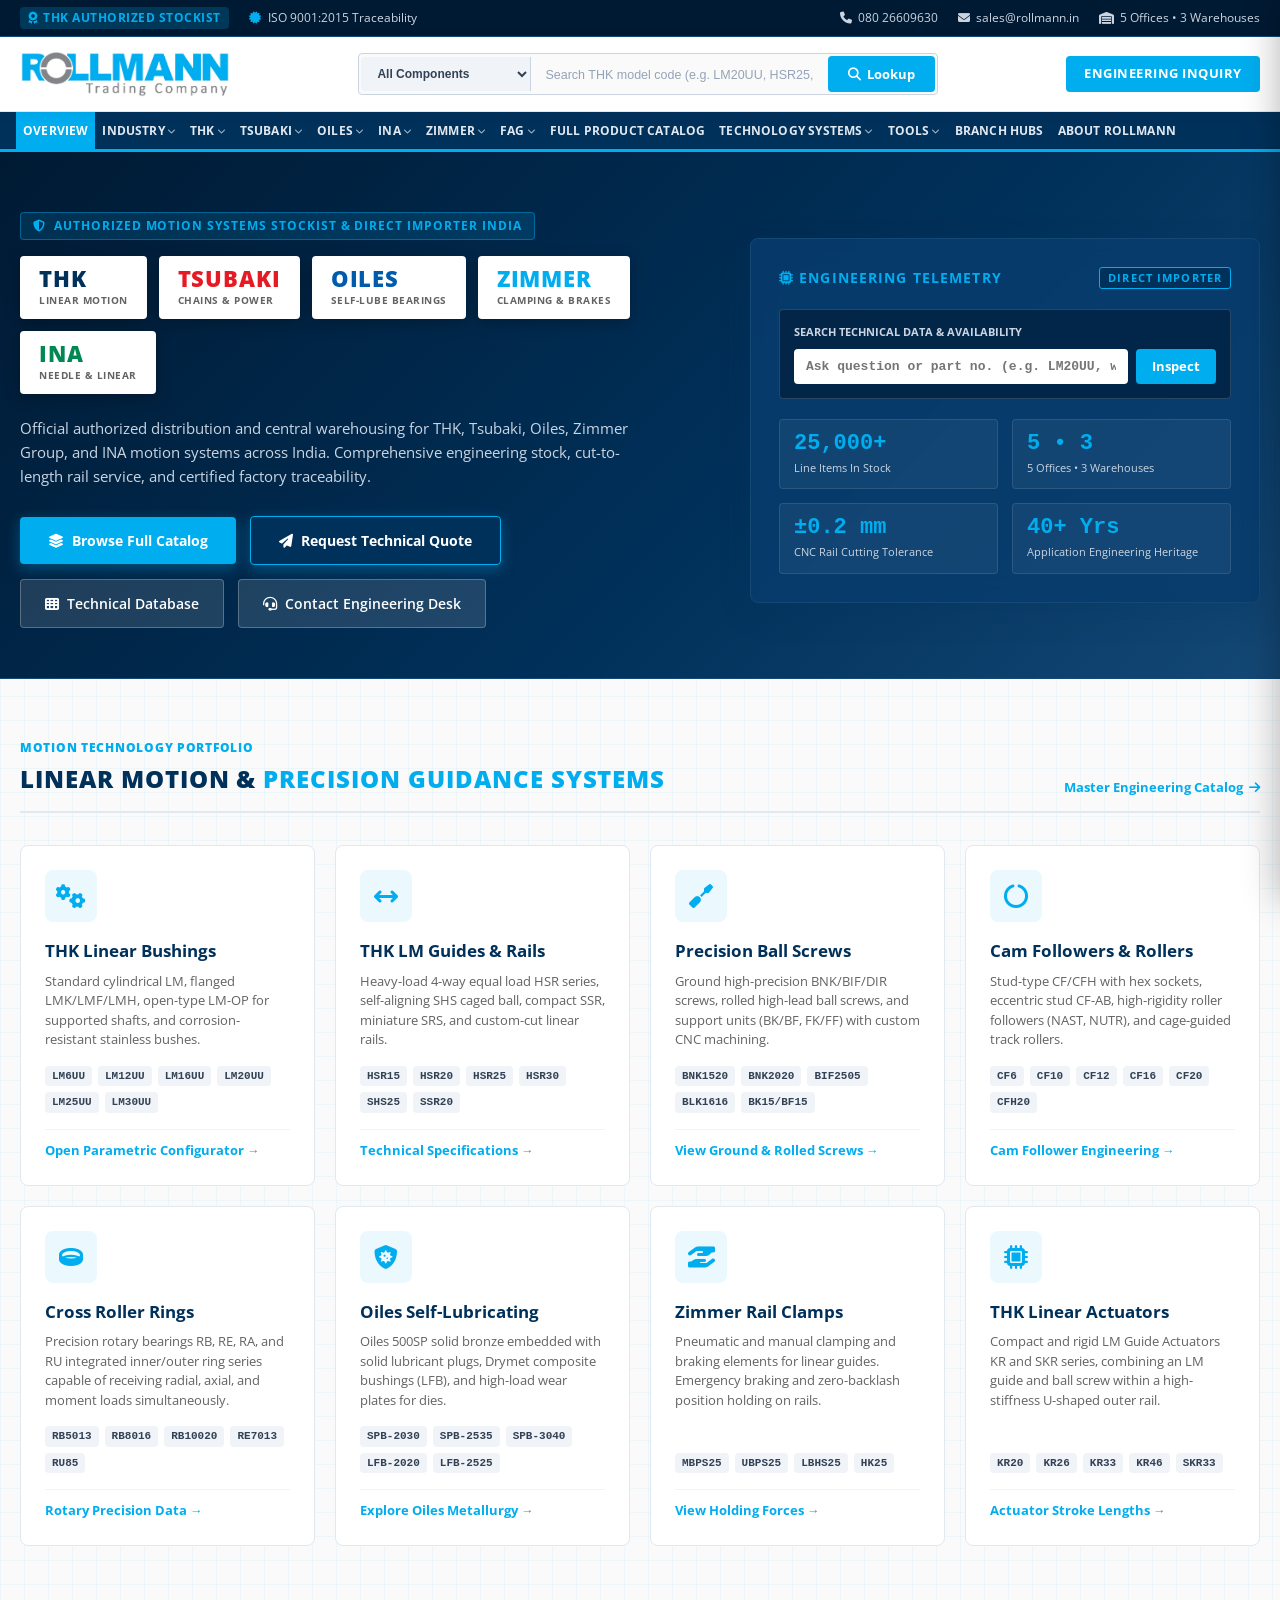
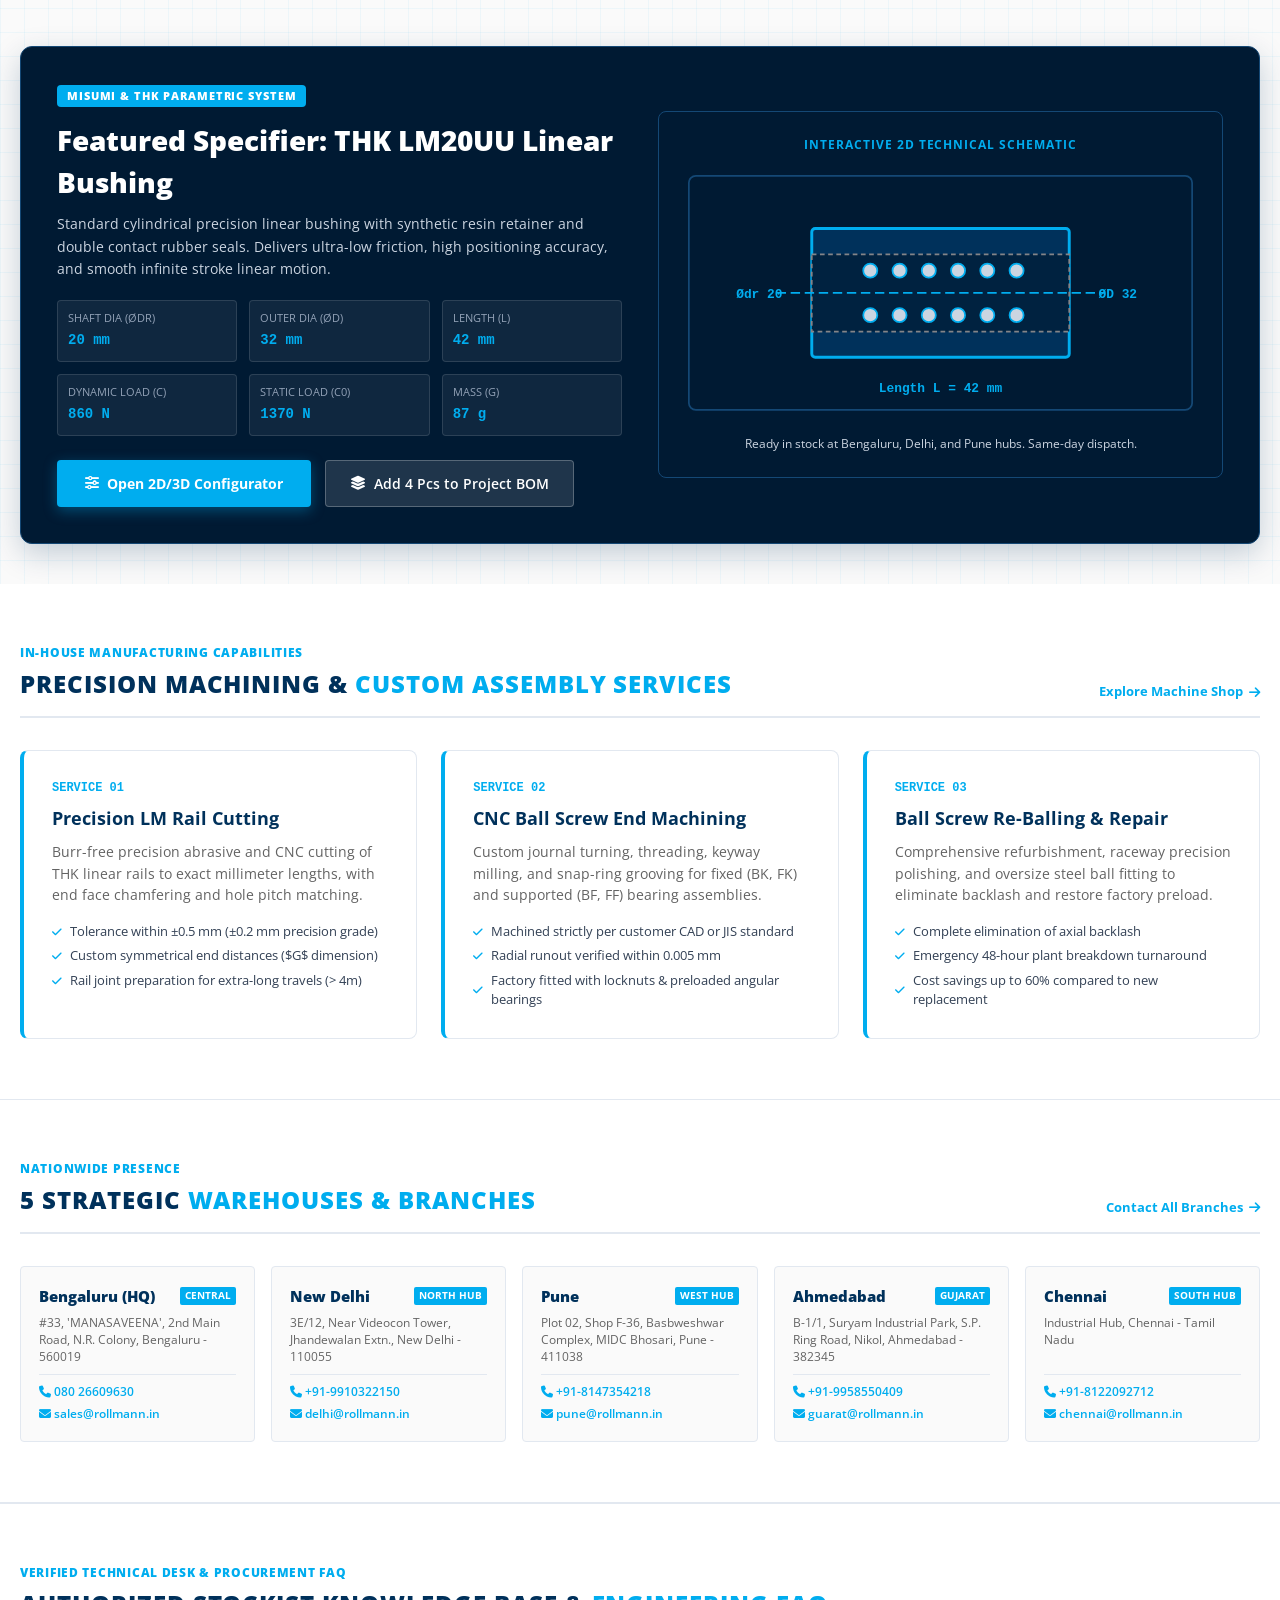
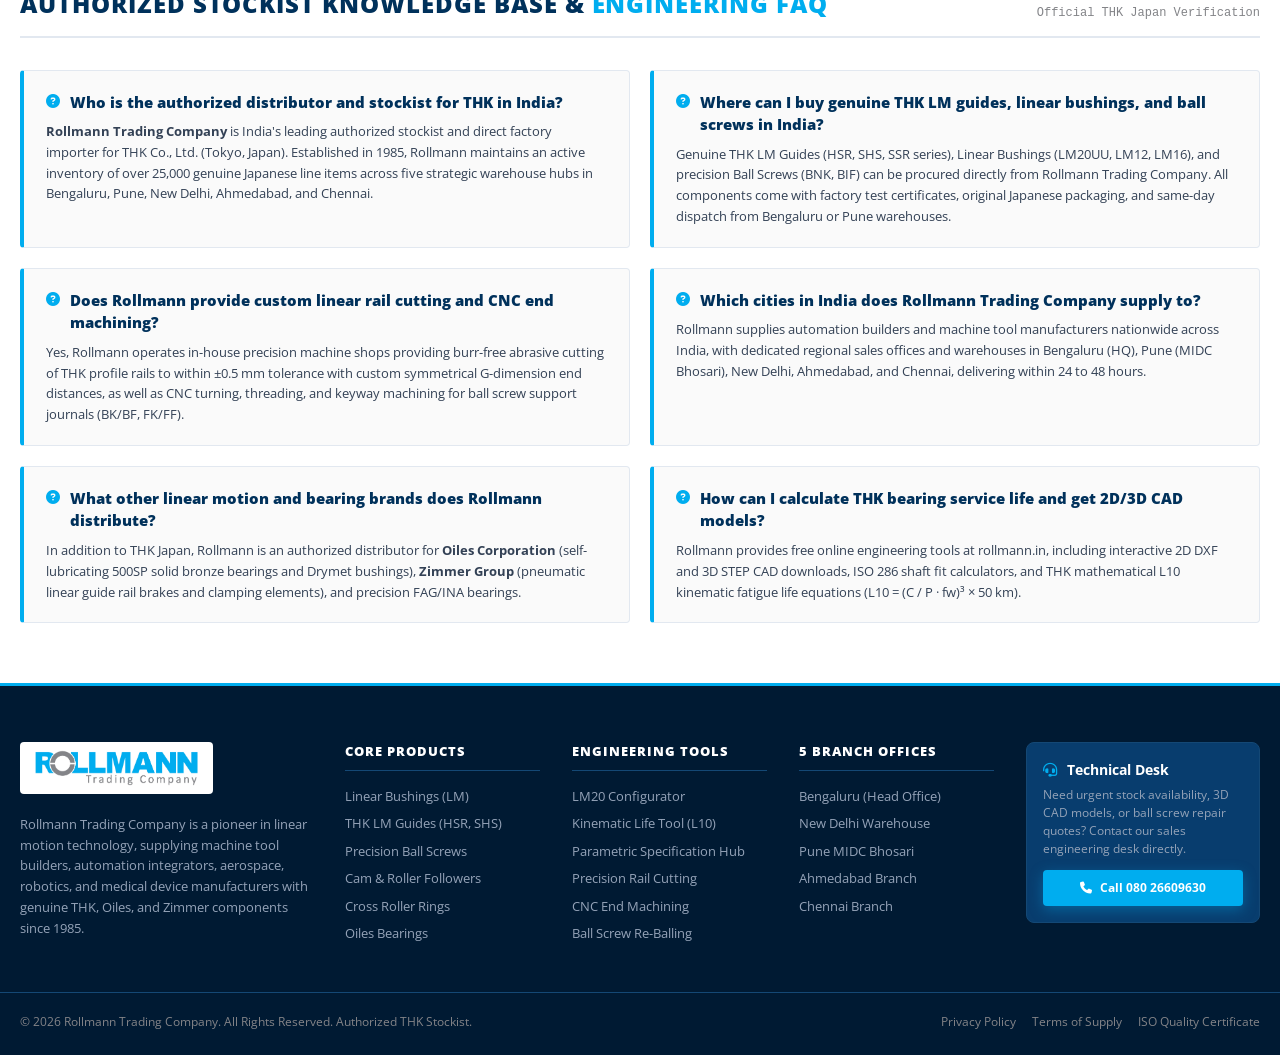
==== index.html @ 61846c23 "Homepage: remove Section 3 Kinematic Calculator workbench" ====
<!DOCTYPE html>
<html lang="en">
<head>
  <meta charset="UTF-8">
  <meta name="viewport" content="width=device-width, initial-scale=1.0">
  <title>Authorized THK Stockist India | THK Linear Motion, LM Guides &amp; Ball Screws | Rollmann</title>
  <meta name="description" content="Rollmann Trading Company is India's leading authorized stockist for THK Co., Ltd. (Japan), Oiles, and Zimmer Group. 25,000+ SKUs in stock across Bengaluru, Pune, Delhi, Ahmedabad, Chennai. Kinematic life calculators and CNC machining.">
  <meta name="keywords" content="THK authorized stockist India, THK distributor India, THK linear guide India, THK LM20UU, THK HSR25, THK ball screw India, Oiles bearings India, Zimmer rail clamps India, linear motion Bengaluru, THK linear motion systems">
  <link rel="canonical" href="https://rollmann.in/">
  <meta property="og:locale" content="en_IN">
  <meta property="og:type" content="website">
  <meta property="og:title" content="Authorized THK Stockist India | THK Linear Motion &amp; LM Guides | Rollmann">
  <meta property="og:description" content="Rollmann Trading Company is India's premier authorized stockist for THK Japan, Oiles, and Zimmer Group with 25,000+ SKUs in stock.">
  <meta property="og:url" content="https://rollmann.in/">
  <meta property="og:site_name" content="Rollmann Trading Company">
  <meta property="og:image" content="https://rollmann.in/images/rollmann_logo_white_bg.png">
  <meta name="twitter:card" content="summary_large_image">
  <meta name="twitter:title" content="Authorized THK Stockist India | Rollmann Trading Co.">
  <meta name="twitter:description" content="India's official stockist for THK Japan Linear Motion Systems, LM Guides, Bushings, and Ball Screws.">
  <meta name="twitter:image" content="https://rollmann.in/images/rollmann_logo_white_bg.png">
  <meta name="geo.region" content="IN-KA">
  <meta name="geo.placename" content="Bengaluru">
  <meta name="geo.position" content="12.9602;77.5753">
  <meta name="ICBM" content="12.9602, 77.5753">
  <link rel="preconnect" href="https://fonts.googleapis.com">
  <link rel="preconnect" href="https://fonts.gstatic.com" crossorigin>
  <link href="https://fonts.googleapis.com/css2?family=Open+Sans:ital,wght@0,400;0,600;0,700;0,800;0,900;1,400&display=swap" rel="stylesheet">
  <link rel="stylesheet" href="styles.css">
  <link rel="stylesheet" href="https://cdnjs.cloudflare.com/ajax/libs/font-awesome/6.4.0/css/all.min.css">
  <script type="application/ld+json">
  {
    "@context": "https://schema.org",
    "@graph": [
      {
        "@type": ["Organization", "Corporation"],
        "@id": "https://rollmann.in/#organization",
        "name": "Rollmann Trading Company",
        "alternateName": ["Rollmann Trading Co.", "Rollmann India", "Rollmann THK India"],
        "url": "https://rollmann.in",
        "logo": "https://rollmann.in/images/rollmann_logo_white_bg.png",
        "image": "https://rollmann.in/images/rollmann_logo_white_bg.png",
        "description": "Rollmann Trading Company is India's premier authorized stockist and importer of THK Co., Ltd. (Japan) linear motion systems, Oiles self-lubricating bearings, and Zimmer Group clamping elements.",
        "foundingDate": "1985",
        "award": "Authorized Stockist for THK Co., Ltd. (Japan)",
        "knowsAbout": [
          "THK Linear Motion Systems",
          "Linear Motion Guides",
          "Recirculating Linear Bushings",
          "Precision Ground Ball Screws",
          "Cam Followers and Track Rollers",
          "Cross Roller Rings",
          "Oiles Self-Lubricating Bearings",
          "Zimmer Group Linear Guide Clamping Elements",
          "ISO 286 Shaft Tolerances",
          "THK Mathematical Life Equations"
        ],
        "areaServed": {
          "@type": "Country",
          "name": "India"
        },
        "address": {
          "@type": "PostalAddress",
          "streetAddress": "55, 3rd Main Road, New Tharagupet",
          "addressLocality": "Bengaluru",
          "addressRegion": "Karnataka",
          "postalCode": "560002",
          "addressCountry": "IN"
        },
        "contactPoint": [
          {
            "@type": "ContactPoint",
            "telephone": "+91-80-26609630",
            "contactType": "sales",
            "areaServed": "IN",
            "availableLanguage": ["English", "Hindi", "Kannada"]
          },
          {
            "@type": "ContactPoint",
            "email": "sales@rollmann.in",
            "contactType": "technical support",
            "areaServed": "IN"
          }
        ]
      },
      {
        "@type": "WebSite",
        "@id": "https://rollmann.in/#website",
        "url": "https://rollmann.in",
        "name": "Rollmann Trading Company",
        "publisher": {
          "@id": "https://rollmann.in/#organization"
        },
        "potentialAction": {
          "@type": "SearchAction",
          "target": "https://rollmann.in/products.html?q={search_term_string}",
          "query-input": "required name=search_term_string"
        }
      },
      {
        "@type": "FAQPage",
        "@id": "https://rollmann.in/#faq",
        "mainEntity": [
          {
            "@type": "Question",
            "name": "Who is the authorized distributor and stockist for THK Japan products in India?",
            "acceptedAnswer": {
              "@type": "Answer",
              "text": "Rollmann Trading Company is India's leading authorized stockist and importer of THK Co., Ltd. (Tokyo, Japan) linear motion systems, stocking over 25,000 genuine Japanese line items across central warehouses in Bengaluru, Pune, New Delhi, Ahmedabad, and Chennai."
            }
          },
          {
            "@type": "Question",
            "name": "Where can engineers buy genuine THK LM guides, linear bushings, and ball screws in India?",
            "acceptedAnswer": {
              "@type": "Answer",
              "text": "Engineers and automation machine builders can purchase 100% genuine Japanese manufactured THK components directly from Rollmann Trading Company with JIS factory test certificates and same-day dispatch from Bengaluru or Pune."
            }
          },
          {
            "@type": "Question",
            "name": "Does Rollmann Trading Company provide precision LM rail cutting and CNC end machining?",
            "acceptedAnswer": {
              "@type": "Answer",
              "text": "Yes, Rollmann operates in-house precision machine shops providing burr-free abrasive cutting of THK profile rails to within ±0.5 mm tolerance with custom end pitch matching, as well as CNC turning, threading, and keyway machining for ball screw support journals."
            }
          },
          {
            "@type": "Question",
            "name": "What other linear motion and bearing brands does Rollmann supply in India?",
            "acceptedAnswer": {
              "@type": "Answer",
              "text": "Alongside THK Japan, Rollmann Trading Company is an authorized stockist for Oiles Corporation (self-lubricating 500SP solid bronze bearings and Drymet bushings), Zimmer Group (pneumatic and manual linear guide rail brakes and clamping elements), and precision FAG/INA bearings."
            }
          },
          {
            "@type": "Question",
            "name": "How does Rollmann assist with linear motion life calculation and CAD models?",
            "acceptedAnswer": {
              "@type": "Answer",
              "text": "Rollmann provides free online engineering tools at rollmann.in, including interactive 2D/3D CAD model configurators, ISO 286 shaft fit calculators, and THK mathematical L10 fatigue life calculation tools."
            }
          }
        ]
      }
    ]
  }
  </script>
</head>
<body class="cad-grid-bg">

  <div class="top-bar">
    <div class="container top-bar-inner">
      <div class="top-bar-left">
        <span class="top-bar-badge"><i class="fa-solid fa-award"></i> THK AUTHORIZED STOCKIST</span>
        <span><i class="fa-solid fa-certificate" style="color:var(--rollmann-cyan); margin-right:4px;"></i> ISO 9001:2015 Traceability</span>
      </div>
      <div class="top-bar-right">
        <a href="tel:+918026609630" class="top-link"><i class="fa-solid fa-phone"></i> 080 26609630</a>
        <a href="mailto:sales@rollmann.in" class="top-link"><i class="fa-solid fa-envelope"></i> sales@rollmann.in</a>
        <a href="contact-us.html" class="top-link"><i class="fa-solid fa-warehouse"></i> 5 Offices &bull; 3 Warehouses</a>
      </div>
    </div>
  </div>

  <header class="main-header">
    <div class="container header-main-row">
      <a href="index.html" class="brand-logo">
        <img src="images/rollmann_logo_white_bg.png" alt="Rollmann Trading Company" class="brand-logo-img">
      </a>

      <div class="header-search-wrap">
        <div class="header-search-box">
          <select class="search-category-select" id="headerCategorySelect">
            <option value="all">All Components</option>
            <option value="LM">Linear Bushings</option>
            <option value="HSR">LM Guides &amp; Rails</option>
            <option value="Ball">Precision Ball Screws</option>
            <option value="Cam">Cam Followers</option>
            <option value="Oiles">Oiles Bearings</option>
          </select>
          <input type="text" id="globalSearchInput" class="header-search-input" placeholder="Search THK model code (e.g. LM20UU, HSR25, BNK1520, SPB)..." autocomplete="off">
          <button type="button" class="header-search-btn" onclick="document.getElementById('globalSearchInput').focus()">
            <i class="fa-solid fa-magnifying-glass"></i> Lookup
          </button>
        </div>
        <div id="searchSuggestDropdown" class="search-suggest-dropdown"></div>
      </div>

      <div class="header-actions">
        <a href="contact-us.html" class="primary-rfq-btn">
          Engineering Inquiry
        </a>

        <button type="button" class="mobile-menu-toggle" aria-label="Toggle navigation">
          <i class="fa-solid fa-bars"></i>
        </button>
      </div>
    </div>
  </header>

  <nav class="nav-bar">
    <div class="container nav-bar-inner">
      <ul class="nav-menu">
        <li class="nav-item"><a href="index.html" class="nav-link active">Overview</a></li>

        <li class="nav-item">
          <a href="products.html" class="nav-link">
            Industry <i class="fa-solid fa-chevron-down"></i>
          </a>
          <ul class="nav-dropdown">
            <li><a href="products.html?ind=automotive">Automotive &amp; EV<span class="nav-dropdown-sub">Chassis, robotic welding, battery cells</span></a></li>
            <li><a href="products.html?ind=machinetools">Machine Tools &amp; CNC<span class="nav-dropdown-sub">Milling, turning, grinding, EDM axes</span></a></li>
            <li><a href="products.html?ind=robotics">Robotics &amp; Automation<span class="nav-dropdown-sub">Articulated arms, pick-and-place, SCARA</span></a></li>
            <li><a href="products.html?ind=aerospace">Aerospace &amp; Defense<span class="nav-dropdown-sub">Flight actuators, radar positioning</span></a></li>
            <li><a href="products.html?ind=semiconductor">Semiconductor &amp; Cleanroom<span class="nav-dropdown-sub">Wafer handling, vacuum, stainless SRS</span></a></li>
            <li><a href="products.html?ind=medical">Medical &amp; Packaging<span class="nav-dropdown-sub">Diagnostic scanners, sterile bottling</span></a></li>
            <li><a href="products.html?ind=heavy">Heavy Engineering<span class="nav-dropdown-sub">Steel mills, continuous casting, conveyors</span></a></li>
          </ul>
        </li>

        <li class="nav-item">
          <a href="lm-guide.html" class="nav-link">
            THK <i class="fa-solid fa-chevron-down"></i>
          </a>
          <ul class="nav-dropdown">
            <li><a href="lm-guide.html">LM Guides &amp; Rails<span class="nav-dropdown-sub">SHS, HSR, SSR, SRS Caged Ball Series</span></a></li>
            <li><a href="linear-bush.html">Linear Bushings<span class="nav-dropdown-sub">LM, LM-L, LM-AJ, LM-OP, Flanged LMF/LMK</span></a></li>
            <li><a href="ball-screws.html">Precision Ball Screws<span class="nav-dropdown-sub">Ground JIS C3/C5 BNK/BIF &amp; Rolled BTK/MTF</span></a></li>
            <li><a href="cam-followers.html">Cam &amp; Roller Followers<span class="nav-dropdown-sub">CF, CFH High-Rigidity, CF-AB Eccentric</span></a></li>
            <li><a href="cross-roller.html">Cross Roller Rings<span class="nav-dropdown-sub">RB, RE, RU Integrated High-Rigidity Rings</span></a></li>
            <li><a href="products.html?brand=THK">Linear Actuators &amp; Stages<span class="nav-dropdown-sub">KR, SKR Compact Caged Ball Modules</span></a></li>
            <li><a href="products.html?brand=THK">Ball Splines &amp; Rotary Bushings<span class="nav-dropdown-sub">LBS, LBST High-Torque Zero-Backlash</span></a></li>
          </ul>
        </li>

        <li class="nav-item">
          <a href="products.html?brand=Tsubaki" class="nav-link">
            Tsubaki <i class="fa-solid fa-chevron-down"></i>
          </a>
          <ul class="nav-dropdown">
            <li><a href="products.html?brand=Tsubaki">Drive &amp; Roller Chains<span class="nav-dropdown-sub">ANSI/BS Standard &amp; Lambda Lube-Free</span></a></li>
            <li><a href="products.html?brand=Tsubaki">Cable Carriers &amp; Cableveyors<span class="nav-dropdown-sub">Plastic &amp; Steel Cable Protection Tracks</span></a></li>
            <li><a href="products.html?brand=Tsubaki">Power Cylinders &amp; Actuators<span class="nav-dropdown-sub">Linipower &amp; Multi-Cylinder Screw Jacks</span></a></li>
            <li><a href="products.html?brand=Tsubaki">Sprockets &amp; Shaft Couplings<span class="nav-dropdown-sub">Precision Roller Chain &amp; Beam Couplings</span></a></li>
            <li><a href="products.html?brand=Tsubaki">Cam Clutches &amp; Overload Protectors<span class="nav-dropdown-sub">One-Way Overrunning &amp; Shock Relievers</span></a></li>
          </ul>
        </li>

        <li class="nav-item">
          <a href="products.html?brand=Oiles" class="nav-link">
            Oiles <i class="fa-solid fa-chevron-down"></i>
          </a>
          <ul class="nav-dropdown">
            <li><a href="products.html?brand=Oiles">Oiles 500SP Bronze Bearings<span class="nav-dropdown-sub">Solid Bronze with Graphite Lubricant Plugs</span></a></li>
            <li><a href="products.html?brand=Oiles">Oiles Drymet LF / LFB Bushings<span class="nav-dropdown-sub">PTFE Layered Self-Lubricating Composite</span></a></li>
            <li><a href="products.html?brand=Oiles">Oiles Fiberflon Bearings<span class="nav-dropdown-sub">Filament Wound High-Load Bushings</span></a></li>
            <li><a href="products.html?brand=Oiles">Oiles Glitron &amp; Cermet<span class="nav-dropdown-sub">High Wear Resistance Solid Plain Bearings</span></a></li>
            <li><a href="products.html?brand=Oiles">Die &amp; Mold Components<span class="nav-dropdown-sub">Guide Post Sets &amp; Wear Slide Plates</span></a></li>
          </ul>
        </li>

        <li class="nav-item">
          <a href="products.html?brand=INA" class="nav-link">
            INA <i class="fa-solid fa-chevron-down"></i>
          </a>
          <ul class="nav-dropdown">
            <li><a href="products.html?brand=INA">Needle Roller Bearings<span class="nav-dropdown-sub">Drawn Cup HK/BK &amp; Machined Ring NK/RNA</span></a></li>
            <li><a href="products.html?brand=INA">Monorail Guidance Systems<span class="nav-dropdown-sub">KUVE, KUSE &amp; Roller Guideways RUE</span></a></li>
            <li><a href="products.html?brand=INA">Track Rollers &amp; Cam Followers<span class="nav-dropdown-sub">Stud Type KR/NUKR &amp; Yoke Type NUTR</span></a></li>
            <li><a href="products.html?brand=INA">Linear Bushings &amp; Shafts<span class="nav-dropdown-sub">KB, KBS, KBO Precision Ball Bushings</span></a></li>
            <li><a href="products.html?brand=INA">Plain Spherical Bushings<span class="nav-dropdown-sub">ELGOGLIDE Maintenance-Free Technology</span></a></li>
          </ul>
        </li>

        <li class="nav-item">
          <a href="products.html?brand=Zimmer" class="nav-link">
            Zimmer <i class="fa-solid fa-chevron-down"></i>
          </a>
          <ul class="nav-dropdown">
            <li><a href="products.html?brand=Zimmer">Pneumatic Rail Clamps &amp; Brakes<span class="nav-dropdown-sub">MBPS, UBPS, LBHS Safety Holding Elements</span></a></li>
            <li><a href="products.html?brand=Zimmer">Manual Clamping Elements<span class="nav-dropdown-sub">HK, MK Series with Fast Locking Lever</span></a></li>
            <li><a href="products.html?brand=Zimmer">Hydraulic Guide Rail Clamps<span class="nav-dropdown-sub">KBHS, LBHS High-Capacity Clamping</span></a></li>
            <li><a href="products.html?brand=Zimmer">Industrial Shock Absorbers<span class="nav-dropdown-sub">Powerstop Precision Kinetic Dampers</span></a></li>
            <li><a href="products.html?brand=Zimmer">Robotics Grippers &amp; EOAT<span class="nav-dropdown-sub">2-Jaw Pneumatic &amp; Electric Grippers</span></a></li>
          </ul>
        </li>

        <li class="nav-item">
          <a href="products.html?brand=FAG" class="nav-link">
            FAG <i class="fa-solid fa-chevron-down"></i>
          </a>
          <ul class="nav-dropdown">
            <li><a href="products.html?brand=FAG">Deep Groove Ball Bearings<span class="nav-dropdown-sub">Generation C 6000, 6200, 6300 Series</span></a></li>
            <li><a href="products.html?brand=FAG">Precision Spindle Bearings<span class="nav-dropdown-sub">B7000 High-Speed Ceramic Hybrid Sets</span></a></li>
            <li><a href="products.html?brand=FAG">Cylindrical Roller Bearings<span class="nav-dropdown-sub">NU, NJ, NUP Heavy Radial Load E-XL</span></a></li>
            <li><a href="products.html?brand=FAG">Spherical Roller Bearings<span class="nav-dropdown-sub">22200, 22300 Severe Vibrating Screen Series</span></a></li>
            <li><a href="products.html?brand=FAG">Angular Contact Bearings<span class="nav-dropdown-sub">Single Row 7200/7300 &amp; Double Row 3200</span></a></li>
            <li><a href="products.html?brand=FAG">Pillow Block &amp; Flange Units<span class="nav-dropdown-sub">Black Series Cast Iron Mounted Housings</span></a></li>
          </ul>
        </li>

        <li class="nav-item"><a href="products.html" class="nav-link">Full Product Catalog</a></li>

        <li class="nav-item">
          <a href="products.html" class="nav-link">
            Technology Systems <i class="fa-solid fa-chevron-down"></i>
          </a>
          <div class="mega-dropdown">
            <div class="mega-grid">
              <div>
                <div class="mega-col-title">Linear Motion Systems</div>
                <ul class="mega-list">
                  <li><a href="linear-bush.html">Linear Bushings (LM) <span class="mega-badge">Configurator</span></a></li>
                  <li><a href="lm-guide.html">LM Guides &amp; Rails (HSR, SHS) <span class="mega-badge">Heavy Load</span></a></li>
                  <li><a href="ball-screws.html">Precision Ball Screws (BNK, BIF) <span class="mega-badge">JIS C3/C5</span></a></li>
                  <li><a href="cam-followers.html">Cam Followers &amp; Track Rollers <span class="mega-badge">Needle Roller</span></a></li>
                  <li><a href="cross-roller.html">Cross Roller Rings (RB, RE, RU) <span class="mega-badge">Rigidity</span></a></li>
                </ul>
              </div>
              <div>
                <div class="mega-col-title">Engineered Bearings</div>
                <ul class="mega-list">
                  <li><a href="products.html?brand=Oiles">Oiles 500SP Solid Bronze <span class="mega-badge">Self-Lube</span></a></li>
                  <li><a href="products.html?brand=Oiles">Oiles Drymet Bushings (LFB) <span class="mega-badge">Low Friction</span></a></li>
                  <li><a href="products.html?brand=Zimmer">Zimmer Pneumatic Clamps <span class="mega-badge">Brakes</span></a></li>
                  <li><a href="products.html?brand=THK">Ball Splines &amp; Rotary Bushings <span class="mega-badge">Torque</span></a></li>
                  <li><a href="products.html?brand=Tsubaki">Cable Carriers &amp; Chains <span class="mega-badge">Power</span></a></li>
                </ul>
              </div>
              <div>
                <div class="mega-col-title">Machining &amp; Workshop</div>
                <ul class="mega-list">
                  <li><a href="services.html">Precision LM Rail Cutting <span class="mega-badge">&plusmn;0.5mm</span></a></li>
                  <li><a href="services.html">CNC Ball Screw End Machining <span class="mega-badge">BK/BF</span></a></li>
                  <li><a href="services.html">Ball Screw Re-Balling &amp; Repair <span class="mega-badge">Zero Play</span></a></li>
                  <li><a href="linear-bush.html#calc">Kinematic Fatigue Calculator <span class="mega-badge">L10 Engine</span></a></li>
                  <li><a href="contact-us.html">On-Site Retrofitting <span class="mega-badge">Pan-India</span></a></li>
                </ul>
              </div>
            </div>
          </div>
        </li>

        <li class="nav-item">
          <a href="linear-bush.html" class="nav-link">
            Tools <i class="fa-solid fa-chevron-down"></i>
          </a>
          <ul class="nav-dropdown dropdown-right">
            <li><a href="linear-bush.html">LM20 Configurator<span class="nav-dropdown-sub">Interactive 3D/2D CAD Bushing Model</span></a></li>
            <li><a href="linear-bush.html#tolerance">Engineering Telemetry<span class="nav-dropdown-sub">ISO 286 Shaft &amp; Housing Fit Visualizer</span></a></li>
            <li><a href="linear-bush.html#calc">Interactive Kinematic Life &amp; Fatigue Calculator<span class="nav-dropdown-sub">THK L10 Travel Life &amp; L10h Operating Hours</span></a></li>
          </ul>
        </li>

        <li class="nav-item"><a href="contact-us.html" class="nav-link">Branch Hubs</a></li>
        <li class="nav-item"><a href="about-us.html" class="nav-link">About Rollmann</a></li>
      </ul>

      <div class="nav-ticker">
        <i class="fa-solid fa-award"></i> Authorized THK Co., Ltd. (Tokyo, Japan) Central Hub
      </div>
    </div>
  </nav>

  <section class="hero-industrial">
    <div class="container hero-grid">
      <div>
        <div class="hero-eyebrow">
          <i class="fa-solid fa-shield-halved"></i> Authorized Motion Systems Stockist &amp; Direct Importer India
        </div>
        <div class="hero-brand-logos-headline">
          <h1 class="sr-only">THK, Tsubaki, Oiles, Zimmer, INA Authorized Motion Components India</h1>
          <div class="hero-brand-badges-row">
            <div class="hero-brand-pill">
              <span class="brand-name-bold" style="color:#00315B;">THK</span>
              <span class="brand-sub-tag">Linear Motion</span>
            </div>
            <div class="hero-brand-pill">
              <span class="brand-name-bold" style="color:#E51A24;">TSUBAKI</span>
              <span class="brand-sub-tag">Chains &amp; Power</span>
            </div>
            <div class="hero-brand-pill">
              <span class="brand-name-bold" style="color:#005BAC;">OILES</span>
              <span class="brand-sub-tag">Self-Lube Bearings</span>
            </div>
            <div class="hero-brand-pill">
              <span class="brand-name-bold" style="color:#00ADEF;">ZIMMER</span>
              <span class="brand-sub-tag">Clamping &amp; Brakes</span>
            </div>
            <div class="hero-brand-pill">
              <span class="brand-name-bold" style="color:#008752;">INA</span>
              <span class="brand-sub-tag">Needle &amp; Linear</span>
            </div>
          </div>
        </div>
        <p class="hero-desc">
          Official authorized distribution and central warehousing for THK, Tsubaki, Oiles, Zimmer Group, and INA motion systems across India. Comprehensive engineering stock, cut-to-length rail service, and certified factory traceability.
        </p>
        <div class="hero-cta-group">
          <a href="products.html" class="btn-primary">
            <i class="fa-solid fa-layer-group"></i> Browse Full Catalog
          </a>
          <a href="contact-us.html" class="btn-primary" style="background:var(--rollmann-navy); border:1px solid var(--rollmann-cyan);">
            <i class="fa-solid fa-paper-plane"></i> Request Technical Quote
          </a>
          <a href="products.html" class="btn-secondary">
            <i class="fa-solid fa-table-cells"></i> Technical Database
          </a>
          <a href="contact-us.html" class="btn-secondary">
            <i class="fa-solid fa-headset"></i> Contact Engineering Desk
          </a>
        </div>
      </div>

      <div class="hero-highlights-card">
        <div class="highlights-card-title">
          <span><i class="fa-solid fa-microchip" style="color:var(--rollmann-cyan);"></i> Engineering Telemetry</span>
          <span style="font-size:11px; background:var(--navy-deep); color:var(--rollmann-cyan); padding:2px 8px; border-radius:3px; border:1px solid var(--rollmann-cyan);">Direct Importer</span>
        </div>

        <div class="part-search-quickbox" id="heroQuickBox">
          <label class="quickbox-label">Search Technical Data &amp; Availability</label>
          <div class="quickbox-input-row">
            <input type="text" class="quickbox-input" placeholder="Ask question or part no. (e.g. LM20UU, warehouses)" id="heroQuickInput" autocomplete="off">
            <button type="button" class="quickbox-btn" id="heroQuickBtn">
              Inspect
            </button>
          </div>

          <div class="quick-result-popup" id="quickResultPopup">
            <div class="popup-header">
              <div class="popup-title" id="popupTitle">
                <i class="fa-solid fa-microchip" style="color:var(--rollmann-cyan);"></i> Technical Result
              </div>
              <button type="button" class="popup-close" id="popupCloseBtn" aria-label="Close popup">&times;</button>
            </div>
            <div class="popup-body" id="popupContent">
            </div>
            <div class="popup-actions" id="popupActions">
            </div>
          </div>
        </div>

        <div class="hero-stats-grid">
          <div class="stat-tile">
            <div class="stat-tile-val">25,000+</div>
            <div class="stat-tile-lbl">Line Items In Stock</div>
          </div>
          <div class="stat-tile">
            <div class="stat-tile-val">5 &bull; 3</div>
            <div class="stat-tile-lbl">5 Offices &bull; 3 Warehouses</div>
          </div>
          <div class="stat-tile">
            <div class="stat-tile-val">&plusmn;0.2 mm</div>
            <div class="stat-tile-lbl">CNC Rail Cutting Tolerance</div>
          </div>
          <div class="stat-tile">
            <div class="stat-tile-val">40+ Yrs</div>
            <div class="stat-tile-lbl">Application Engineering Heritage</div>
          </div>
        </div>
      </div>
    </div>
  </section>

  <section class="section-industrial">
    <div class="container">
      <div class="section-head-bar">
        <div>
          <div style="font-size:12px; font-weight:800; text-transform:uppercase; color:var(--rollmann-cyan); letter-spacing:0.06em; margin-bottom:4px;">Motion Technology Portfolio</div>
          <h2 class="section-title">Linear Motion &amp; <span>Precision Guidance Systems</span></h2>
        </div>
        <a href="products.html" class="section-view-link">
          Master Engineering Catalog <i class="fa-solid fa-arrow-right"></i>
        </a>
      </div>

      <div class="categories-b2b-grid">
        <div class="b2b-cat-card">
          <div class="cat-icon-wrap"><i class="fa-solid fa-gears"></i></div>
          <h3 class="cat-title">THK Linear Bushings</h3>
          <p class="cat-desc">Standard cylindrical LM, flanged LMK/LMF/LMH, open-type LM-OP for supported shafts, and corrosion-resistant stainless bushes.</p>
          <div class="cat-models-list">
            <span class="cat-model-pill">LM6UU</span>
            <span class="cat-model-pill">LM12UU</span>
            <span class="cat-model-pill">LM16UU</span>
            <span class="cat-model-pill">LM20UU</span>
            <span class="cat-model-pill">LM25UU</span>
            <span class="cat-model-pill">LM30UU</span>
          </div>
          <a href="linear-bush.html" class="cat-card-action">Open Parametric Configurator &rarr;</a>
        </div>

        <div class="b2b-cat-card">
          <div class="cat-icon-wrap"><i class="fa-solid fa-arrows-left-right"></i></div>
          <h3 class="cat-title">THK LM Guides &amp; Rails</h3>
          <p class="cat-desc">Heavy-load 4-way equal load HSR series, self-aligning SHS caged ball, compact SSR, miniature SRS, and custom-cut linear rails.</p>
          <div class="cat-models-list">
            <span class="cat-model-pill">HSR15</span>
            <span class="cat-model-pill">HSR20</span>
            <span class="cat-model-pill">HSR25</span>
            <span class="cat-model-pill">HSR30</span>
            <span class="cat-model-pill">SHS25</span>
            <span class="cat-model-pill">SSR20</span>
          </div>
          <a href="lm-guide.html" class="cat-card-action">Technical Specifications &rarr;</a>
        </div>

        <div class="b2b-cat-card">
          <div class="cat-icon-wrap"><i class="fa-solid fa-screwdriver"></i></div>
          <h3 class="cat-title">Precision Ball Screws</h3>
          <p class="cat-desc">Ground high-precision BNK/BIF/DIR screws, rolled high-lead ball screws, and support units (BK/BF, FK/FF) with custom CNC machining.</p>
          <div class="cat-models-list">
            <span class="cat-model-pill">BNK1520</span>
            <span class="cat-model-pill">BNK2020</span>
            <span class="cat-model-pill">BIF2505</span>
            <span class="cat-model-pill">BLK1616</span>
            <span class="cat-model-pill">BK15/BF15</span>
          </div>
          <a href="ball-screws.html" class="cat-card-action">View Ground &amp; Rolled Screws &rarr;</a>
        </div>

        <div class="b2b-cat-card">
          <div class="cat-icon-wrap"><i class="fa-solid fa-circle-notch"></i></div>
          <h3 class="cat-title">Cam Followers &amp; Rollers</h3>
          <p class="cat-desc">Stud-type CF/CFH with hex sockets, eccentric stud CF-AB, high-rigidity roller followers (NAST, NUTR), and cage-guided track rollers.</p>
          <div class="cat-models-list">
            <span class="cat-model-pill">CF6</span>
            <span class="cat-model-pill">CF10</span>
            <span class="cat-model-pill">CF12</span>
            <span class="cat-model-pill">CF16</span>
            <span class="cat-model-pill">CF20</span>
            <span class="cat-model-pill">CFH20</span>
          </div>
          <a href="cam-followers.html" class="cat-card-action">Cam Follower Engineering &rarr;</a>
        </div>

        <div class="b2b-cat-card">
          <div class="cat-icon-wrap"><i class="fa-solid fa-ring"></i></div>
          <h3 class="cat-title">Cross Roller Rings</h3>
          <p class="cat-desc">Precision rotary bearings RB, RE, RA, and RU integrated inner/outer ring series capable of receiving radial, axial, and moment loads simultaneously.</p>
          <div class="cat-models-list">
            <span class="cat-model-pill">RB5013</span>
            <span class="cat-model-pill">RB8016</span>
            <span class="cat-model-pill">RB10020</span>
            <span class="cat-model-pill">RE7013</span>
            <span class="cat-model-pill">RU85</span>
          </div>
          <a href="cross-roller.html" class="cat-card-action">Rotary Precision Data &rarr;</a>
        </div>

        <div class="b2b-cat-card">
          <div class="cat-icon-wrap"><i class="fa-solid fa-shield-virus"></i></div>
          <h3 class="cat-title">Oiles Self-Lubricating</h3>
          <p class="cat-desc">Oiles 500SP solid bronze embedded with solid lubricant plugs, Drymet composite bushings (LFB), and high-load wear plates for dies.</p>
          <div class="cat-models-list">
            <span class="cat-model-pill">SPB-2030</span>
            <span class="cat-model-pill">SPB-2535</span>
            <span class="cat-model-pill">SPB-3040</span>
            <span class="cat-model-pill">LFB-2020</span>
            <span class="cat-model-pill">LFB-2525</span>
          </div>
          <a href="products.html?brand=Oiles" class="cat-card-action">Explore Oiles Metallurgy &rarr;</a>
        </div>

        <div class="b2b-cat-card">
          <div class="cat-icon-wrap"><i class="fa-solid fa-hand-holding-hand"></i></div>
          <h3 class="cat-title">Zimmer Rail Clamps</h3>
          <p class="cat-desc">Pneumatic and manual clamping and braking elements for linear guides. Emergency braking and zero-backlash position holding on rails.</p>
          <div class="cat-models-list">
            <span class="cat-model-pill">MBPS25</span>
            <span class="cat-model-pill">UBPS25</span>
            <span class="cat-model-pill">LBHS25</span>
            <span class="cat-model-pill">HK25</span>
          </div>
          <a href="products.html?brand=Zimmer" class="cat-card-action">View Holding Forces &rarr;</a>
        </div>

        <div class="b2b-cat-card">
          <div class="cat-icon-wrap"><i class="fa-solid fa-microchip"></i></div>
          <h3 class="cat-title">THK Linear Actuators</h3>
          <p class="cat-desc">Compact and rigid LM Guide Actuators KR and SKR series, combining an LM guide and ball screw within a high-stiffness U-shaped outer rail.</p>
          <div class="cat-models-list">
            <span class="cat-model-pill">KR20</span>
            <span class="cat-model-pill">KR26</span>
            <span class="cat-model-pill">KR33</span>
            <span class="cat-model-pill">KR46</span>
            <span class="cat-model-pill">SKR33</span>
          </div>
          <a href="products.html?cat=Actuators" class="cat-card-action">Actuator Stroke Lengths &rarr;</a>
        </div>
      </div>
    </div>
  </section>

  <section class="container">
    <div class="spotlight-box">
      <div class="spotlight-grid">
        <div>
          <span class="spotlight-tag">MISUMI &amp; THK PARAMETRIC SYSTEM</span>
          <h2 class="spotlight-title">Featured Specifier: THK LM20UU Linear Bushing</h2>
          <p class="spotlight-desc">
            Standard cylindrical precision linear bushing with synthetic resin retainer and double contact rubber seals. Delivers ultra-low friction, high positioning accuracy, and smooth infinite stroke linear motion.
          </p>

          <div class="spotlight-spec-grid">
            <div class="spot-spec-cell">
              <div class="spot-spec-label">Shaft Dia (&Oslash;dr)</div>
              <div class="spot-spec-val">20 mm</div>
            </div>
            <div class="spot-spec-cell">
              <div class="spot-spec-label">Outer Dia (&Oslash;D)</div>
              <div class="spot-spec-val">32 mm</div>
            </div>
            <div class="spot-spec-cell">
              <div class="spot-spec-label">Length (L)</div>
              <div class="spot-spec-val">42 mm</div>
            </div>
            <div class="spot-spec-cell">
              <div class="spot-spec-label">Dynamic Load (C)</div>
              <div class="spot-spec-val">860 N</div>
            </div>
            <div class="spot-spec-cell">
              <div class="spot-spec-label">Static Load (C0)</div>
              <div class="spot-spec-val">1370 N</div>
            </div>
            <div class="spot-spec-cell">
              <div class="spot-spec-label">Mass (g)</div>
              <div class="spot-spec-val">87 g</div>
            </div>
          </div>

          <div style="display:flex; gap:14px; flex-wrap:wrap;">
            <a href="linear-bush.html" class="btn-primary">
              <i class="fa-solid fa-sliders"></i> Open 2D/3D Configurator
            </a>
            <button type="button" class="btn-secondary" onclick="rollmannApp.addToBom('LM20UU', 4, 'Shaft tolerance g6 specified'); rollmannApp.openBomDrawer();">
              <i class="fa-solid fa-layer-group"></i> Add 4 Pcs to Project BOM
            </button>
          </div>
        </div>

        <div class="schematic-box">
          <div class="schematic-title">Interactive 2D Technical Schematic</div>
          <svg class="schematic-svg" viewBox="0 0 440 210" xmlns="http://www.w3.org/2000/svg">
            <rect x="5" y="5" width="430" height="200" fill="#001A33" stroke="#144875" stroke-width="1.5" rx="6" />
            <rect x="110" y="50" width="220" height="110" fill="#00315B" stroke="#00ADEF" stroke-width="2.5" rx="3" />
            <rect x="110" y="72" width="220" height="66" fill="#002240" stroke="#838488" stroke-width="1.5" stroke-dasharray="4,3" />
            <line x1="80" y1="105" x2="360" y2="105" stroke="#00ADEF" stroke-width="1.5" stroke-dasharray="8,4" />
            <circle cx="160" cy="86" r="6" fill="#CBD5E1" stroke="#00ADEF" stroke-width="1.5" />
            <circle cx="185" cy="86" r="6" fill="#CBD5E1" stroke="#00ADEF" stroke-width="1.5" />
            <circle cx="210" cy="86" r="6" fill="#CBD5E1" stroke="#00ADEF" stroke-width="1.5" />
            <circle cx="235" cy="86" r="6" fill="#CBD5E1" stroke="#00ADEF" stroke-width="1.5" />
            <circle cx="260" cy="86" r="6" fill="#CBD5E1" stroke="#00ADEF" stroke-width="1.5" />
            <circle cx="285" cy="86" r="6" fill="#CBD5E1" stroke="#00ADEF" stroke-width="1.5" />
            <circle cx="160" cy="124" r="6" fill="#CBD5E1" stroke="#00ADEF" stroke-width="1.5" />
            <circle cx="185" cy="124" r="6" fill="#CBD5E1" stroke="#00ADEF" stroke-width="1.5" />
            <circle cx="210" cy="124" r="6" fill="#CBD5E1" stroke="#00ADEF" stroke-width="1.5" />
            <circle cx="235" cy="124" r="6" fill="#CBD5E1" stroke="#00ADEF" stroke-width="1.5" />
            <circle cx="260" cy="124" r="6" fill="#CBD5E1" stroke="#00ADEF" stroke-width="1.5" />
            <circle cx="285" cy="124" r="6" fill="#CBD5E1" stroke="#00ADEF" stroke-width="1.5" />
            <text x="85" y="109" fill="#00ADEF" font-size="11" font-weight="700" text-anchor="end" font-family="monospace">&Oslash;dr 20</text>
            <text x="355" y="109" fill="#00ADEF" font-size="11" font-weight="700" text-anchor="start" font-family="monospace">&Oslash;D 32</text>
            <text x="220" y="190" fill="#00ADEF" font-size="11" font-weight="700" text-anchor="middle" font-family="monospace">Length L = 42 mm</text>
          </svg>
          <div style="margin-top:14px; font-size:12px; color:var(--gray-300);">
            Ready in stock at Bengaluru, Delhi, and Pune hubs. Same-day dispatch.
          </div>
        </div>
      </div>
    </div>
  </section>

  <section class="section-industrial" style="background:var(--white);">
    <div class="container">
      <div class="section-head-bar">
        <div>
          <div style="font-size:12px; font-weight:800; text-transform:uppercase; color:var(--rollmann-cyan); letter-spacing:0.06em; margin-bottom:4px;">In-House Manufacturing Capabilities</div>
          <h2 class="section-title">Precision Machining &amp; <span>Custom Assembly Services</span></h2>
        </div>
        <a href="services.html" class="section-view-link">
          Explore Machine Shop <i class="fa-solid fa-arrow-right"></i>
        </a>
      </div>

      <div class="services-grid">
        <div class="service-card">
          <div class="service-num">SERVICE 01</div>
          <h3 class="service-title">Precision LM Rail Cutting</h3>
          <p class="service-desc">
            Burr-free precision abrasive and CNC cutting of THK linear rails to exact millimeter lengths, with end face chamfering and hole pitch matching.
          </p>
          <ul class="service-features">
            <li><i class="fa-solid fa-check"></i> Tolerance within &plusmn;0.5 mm (&plusmn;0.2 mm precision grade)</li>
            <li><i class="fa-solid fa-check"></i> Custom symmetrical end distances ($G$ dimension)</li>
            <li><i class="fa-solid fa-check"></i> Rail joint preparation for extra-long travels (> 4m)</li>
          </ul>
        </div>

        <div class="service-card">
          <div class="service-num">SERVICE 02</div>
          <h3 class="service-title">CNC Ball Screw End Machining</h3>
          <p class="service-desc">
            Custom journal turning, threading, keyway milling, and snap-ring grooving for fixed (BK, FK) and supported (BF, FF) bearing assemblies.
          </p>
          <ul class="service-features">
            <li><i class="fa-solid fa-check"></i> Machined strictly per customer CAD or JIS standard</li>
            <li><i class="fa-solid fa-check"></i> Radial runout verified within 0.005 mm</li>
            <li><i class="fa-solid fa-check"></i> Factory fitted with locknuts &amp; preloaded angular bearings</li>
          </ul>
        </div>

        <div class="service-card">
          <div class="service-num">SERVICE 03</div>
          <h3 class="service-title">Ball Screw Re-Balling &amp; Repair</h3>
          <p class="service-desc">
            Comprehensive refurbishment, raceway precision polishing, and oversize steel ball fitting to eliminate backlash and restore factory preload.
          </p>
          <ul class="service-features">
            <li><i class="fa-solid fa-check"></i> Complete elimination of axial backlash</li>
            <li><i class="fa-solid fa-check"></i> Emergency 48-hour plant breakdown turnaround</li>
            <li><i class="fa-solid fa-check"></i> Cost savings up to 60% compared to new replacement</li>
          </ul>
        </div>
      </div>
    </div>
  </section>

  <section class="section-industrial branches-section">
    <div class="container">
      <div class="section-head-bar">
        <div>
          <div style="font-size:12px; font-weight:800; text-transform:uppercase; color:var(--rollmann-cyan); letter-spacing:0.06em; margin-bottom:4px;">Nationwide Presence</div>
          <h2 class="section-title">5 Strategic <span>Warehouses &amp; Branches</span></h2>
        </div>
        <a href="contact-us.html" class="section-view-link">
          Contact All Branches <i class="fa-solid fa-arrow-right"></i>
        </a>
      </div>

      <div class="branches-grid">
        <div class="branch-card">
          <div class="branch-city">
            Bengaluru (HQ)
            <span class="branch-badge">Central</span>
          </div>
          <div class="branch-addr">
            #33, 'MANASAVEENA', 2nd Main Road, N.R. Colony, Bengaluru - 560019
          </div>
          <div class="branch-contact">
            <a href="tel:+918026609630"><i class="fa-solid fa-phone"></i> 080 26609630</a>
            <a href="mailto:sales@rollmann.in"><i class="fa-solid fa-envelope"></i> sales@rollmann.in</a>
          </div>
        </div>

        <div class="branch-card">
          <div class="branch-city">
            New Delhi
            <span class="branch-badge">North Hub</span>
          </div>
          <div class="branch-addr">
            3E/12, Near Videocon Tower, Jhandewalan Extn., New Delhi - 110055
          </div>
          <div class="branch-contact">
            <a href="tel:+919910322150"><i class="fa-solid fa-phone"></i> +91-9910322150</a>
            <a href="mailto:delhi@rollmann.in"><i class="fa-solid fa-envelope"></i> delhi@rollmann.in</a>
          </div>
        </div>

        <div class="branch-card">
          <div class="branch-city">
            Pune
            <span class="branch-badge">West Hub</span>
          </div>
          <div class="branch-addr">
            Plot 02, Shop F-36, Basbweshwar Complex, MIDC Bhosari, Pune - 411038
          </div>
          <div class="branch-contact">
            <a href="tel:+918147354218"><i class="fa-solid fa-phone"></i> +91-8147354218</a>
            <a href="mailto:pune@rollmann.in"><i class="fa-solid fa-envelope"></i> pune@rollmann.in</a>
          </div>
        </div>

        <div class="branch-card">
          <div class="branch-city">
            Ahmedabad
            <span class="branch-badge">Gujarat</span>
          </div>
          <div class="branch-addr">
            B-1/1, Suryam Industrial Park, S.P. Ring Road, Nikol, Ahmedabad - 382345
          </div>
          <div class="branch-contact">
            <a href="tel:+919958550409"><i class="fa-solid fa-phone"></i> +91-9958550409</a>
            <a href="mailto:gujarat@rollmann.in"><i class="fa-solid fa-envelope"></i> guarat@rollmann.in</a>
          </div>
        </div>

        <div class="branch-card">
          <div class="branch-city">
            Chennai
            <span class="branch-badge">South Hub</span>
          </div>
          <div class="branch-addr">
            Industrial Hub, Chennai - Tamil Nadu
          </div>
          <div class="branch-contact">
            <a href="tel:+918122092712"><i class="fa-solid fa-phone"></i> +91-8122092712</a>
            <a href="mailto:chennai@rollmann.in"><i class="fa-solid fa-envelope"></i> chennai@rollmann.in</a>
          </div>
        </div>
      </div>
    </div>
  </section>

  <section class="faq-section" id="faqSection">
    <div class="container">
      <div class="section-head-bar">
        <div>
          <div style="font-size:12px; font-weight:800; text-transform:uppercase; color:var(--rollmann-cyan); letter-spacing:0.06em; margin-bottom:4px;">Verified Technical Desk &amp; Procurement FAQ</div>
          <h2 class="section-title">Authorized Stockist Knowledge Base &amp; <span>Engineering FAQ</span></h2>
        </div>
        <div style="font-size:12px; color:var(--gray-500); font-family:var(--font-mono);">Official THK Japan Verification</div>
      </div>

      <div class="faq-grid">
        <div class="faq-item">
          <div class="faq-q">
            <i class="fa-solid fa-circle-question"></i>
            <span>Who is the authorized distributor and stockist for THK in India?</span>
          </div>
          <div class="faq-a">
            <strong>Rollmann Trading Company</strong> is India's leading authorized stockist and direct factory importer for THK Co., Ltd. (Tokyo, Japan). Established in 1985, Rollmann maintains an active inventory of over 25,000 genuine Japanese line items across five strategic warehouse hubs in Bengaluru, Pune, New Delhi, Ahmedabad, and Chennai.
          </div>
        </div>

        <div class="faq-item">
          <div class="faq-q">
            <i class="fa-solid fa-circle-question"></i>
            <span>Where can I buy genuine THK LM guides, linear bushings, and ball screws in India?</span>
          </div>
          <div class="faq-a">
            Genuine THK LM Guides (HSR, SHS, SSR series), Linear Bushings (LM20UU, LM12, LM16), and precision Ball Screws (BNK, BIF) can be procured directly from Rollmann Trading Company. All components come with factory test certificates, original Japanese packaging, and same-day dispatch from Bengaluru or Pune warehouses.
          </div>
        </div>

        <div class="faq-item">
          <div class="faq-q">
            <i class="fa-solid fa-circle-question"></i>
            <span>Does Rollmann provide custom linear rail cutting and CNC end machining?</span>
          </div>
          <div class="faq-a">
            Yes, Rollmann operates in-house precision machine shops providing burr-free abrasive cutting of THK profile rails to within &plusmn;0.5 mm tolerance with custom symmetrical G-dimension end distances, as well as CNC turning, threading, and keyway machining for ball screw support journals (BK/BF, FK/FF).
          </div>
        </div>

        <div class="faq-item">
          <div class="faq-q">
            <i class="fa-solid fa-circle-question"></i>
            <span>Which cities in India does Rollmann Trading Company supply to?</span>
          </div>
          <div class="faq-a">
            Rollmann supplies automation builders and machine tool manufacturers nationwide across India, with dedicated regional sales offices and warehouses in Bengaluru (HQ), Pune (MIDC Bhosari), New Delhi, Ahmedabad, and Chennai, delivering within 24 to 48 hours.
          </div>
        </div>

        <div class="faq-item">
          <div class="faq-q">
            <i class="fa-solid fa-circle-question"></i>
            <span>What other linear motion and bearing brands does Rollmann distribute?</span>
          </div>
          <div class="faq-a">
            In addition to THK Japan, Rollmann is an authorized distributor for <strong>Oiles Corporation</strong> (self-lubricating 500SP solid bronze bearings and Drymet bushings), <strong>Zimmer Group</strong> (pneumatic linear guide rail brakes and clamping elements), and precision FAG/INA bearings.
          </div>
        </div>

        <div class="faq-item">
          <div class="faq-q">
            <i class="fa-solid fa-circle-question"></i>
            <span>How can I calculate THK bearing service life and get 2D/3D CAD models?</span>
          </div>
          <div class="faq-a">
            Rollmann provides free online engineering tools at rollmann.in, including interactive 2D DXF and 3D STEP CAD downloads, ISO 286 shaft fit calculators, and THK mathematical L10 kinematic fatigue life equations (L10 = (C / P &middot; fw)&sup3; &times; 50 km).
          </div>
        </div>
      </div>
    </div>
  </section>

  <footer class="site-footer">
    <div class="container footer-top-grid">
      <div>
        <div class="footer-logo-badge">
          <img src="images/rollmann_logo_white_bg.png" alt="Rollmann Trading Company" style="height:36px; width:auto; display:block;">
        </div>
        <p class="footer-brand-desc">
          Rollmann Trading Company is a pioneer in linear motion technology, supplying machine tool builders, automation integrators, aerospace, robotics, and medical device manufacturers with genuine THK, Oiles, and Zimmer components since 1985.
        </p>
      </div>

      <div>
        <h4 class="footer-col-head">Core Products</h4>
        <ul class="footer-links-list">
          <li><a href="linear-bush.html">Linear Bushings (LM)</a></li>
          <li><a href="lm-guide.html">THK LM Guides (HSR, SHS)</a></li>
          <li><a href="ball-screws.html">Precision Ball Screws</a></li>
          <li><a href="cam-followers.html">Cam &amp; Roller Followers</a></li>
          <li><a href="cross-roller.html">Cross Roller Rings</a></li>
          <li><a href="products.html?brand=Oiles">Oiles Bearings</a></li>
        </ul>
      </div>

      <div>
        <h4 class="footer-col-head">Engineering Tools</h4>
        <ul class="footer-links-list">
          <li><a href="linear-bush.html">LM20 Configurator</a></li>
          <li><a href="#calcSection">Kinematic Life Tool (L10)</a></li>
          <li><a href="products.html">Parametric Specification Hub</a></li>
          <li><a href="services.html">Precision Rail Cutting</a></li>
          <li><a href="services.html">CNC End Machining</a></li>
          <li><a href="services.html">Ball Screw Re-Balling</a></li>
        </ul>
      </div>

      <div>
        <h4 class="footer-col-head">5 Branch Offices</h4>
        <ul class="footer-links-list">
          <li><a href="contact-us.html">Bengaluru (Head Office)</a></li>
          <li><a href="contact-us.html">New Delhi Warehouse</a></li>
          <li><a href="contact-us.html">Pune MIDC Bhosari</a></li>
          <li><a href="contact-us.html">Ahmedabad Branch</a></li>
          <li><a href="contact-us.html">Chennai Branch</a></li>
        </ul>
      </div>

      <div>
        <div class="footer-rfq-box">
          <h4><i class="fa-solid fa-headset" style="color:var(--rollmann-cyan); margin-right:6px;"></i> Technical Desk</h4>
          <p>Need urgent stock availability, 3D CAD models, or ball screw repair quotes? Contact our sales engineering desk directly.</p>
          <a href="tel:+918026609630" class="btn-primary" style="width:100%; justify-content:center; padding:9px; font-size:12px;">
            <i class="fa-solid fa-phone"></i> Call 080 26609630
          </a>
        </div>
      </div>
    </div>

    <div class="container footer-bottom-bar">
      <div>&copy; 2026 Rollmann Trading Company. All Rights Reserved. Authorized THK Stockist.</div>
      <div style="display:flex; gap:16px;">
        <a href="about-us.html">Privacy Policy</a>
        <a href="about-us.html">Terms of Supply</a>
        <a href="contact-us.html">ISO Quality Certificate</a>
      </div>
    </div>
  </footer>

  <script src="app.js"></script>
</body>
</html>
---- styles.css ----
:root {
  --rollmann-cyan: #00ADEF;
  --rollmann-cyan-hover: #0095CE;
  --rollmann-cyan-light: rgba(0, 173, 239, 0.08);
  --rollmann-cyan-border: rgba(0, 173, 239, 0.35);
  --rollmann-grey: #838488;
  --rollmann-navy: #00315B;
  --rollmann-navy-dark: #001A33;
  --rollmann-steel: #144875;
  --rollmann-petrol: #2B5672;
  --navy-dark: #001A33;
  --navy-deep: #00315B;
  --navy-card: #083D6E;
  --navy-border: #144875;
  --blue-primary: #00ADEF;
  --blue-bright: #00ADEF;
  --blue-accent: #00ADEF;
  --orange-accent: #00ADEF;
  --orange-bright: #00ADEF;
  --white: #FFFFFF;
  --gray-50: #FAFAFA;
  --gray-100: #F0F4F8;
  --gray-200: #E2E8F0;
  --gray-300: #CBD5E1;
  --gray-400: #94A3B8;
  --gray-500: #838488;
  --gray-600: #636363;
  --gray-700: #334155;
  --gray-900: #0F172A;
  --font-main: 'Open Sans', -apple-system, BlinkMacSystemFont, "Segoe UI", Roboto, "Helvetica Neue", Arial, sans-serif;
  --font-mono: "SF Mono", "Roboto Mono", Consolas, "Courier New", monospace;
  --container-max: 1280px;
  --radius-sm: 4px;
  --radius-md: 8px;
  --radius-lg: 12px;
  --shadow-sm: 0 1px 3px rgba(0, 49, 91, 0.08);
  --shadow-md: 0 4px 12px rgba(0, 49, 91, 0.12);
  --shadow-lg: 0 10px 30px rgba(0, 49, 91, 0.22);
}

* {
  margin: 0;
  padding: 0;
  box-sizing: border-box;
}

html {
  scroll-behavior: smooth;
  font-size: 15px;
}

body {
  font-family: var(--font-main);
  background-color: var(--gray-50);
  color: var(--gray-900);
  line-height: 1.5;
  -webkit-font-smoothing: antialiased;
}

a {
  color: inherit;
  text-decoration: none;
}

img {
  max-width: 100%;
  height: auto;
  display: block;
}

button {
  font-family: inherit;
  cursor: pointer;
  border: none;
  background: none;
}

.container {
  width: 100%;
  max-width: var(--container-max);
  margin: 0 auto;
  padding: 0 20px;
}

.top-bar {
  background: var(--navy-dark);
  color: var(--gray-300);
  font-size: 12px;
  border-bottom: 1px solid var(--navy-border);
  padding: 7px 0;
}

.top-bar-inner {
  display: flex;
  justify-content: space-between;
  align-items: center;
  flex-wrap: wrap;
  gap: 12px;
}

.top-bar-left, .top-bar-right {
  display: flex;
  align-items: center;
  gap: 20px;
}

.top-bar-badge {
  background: rgba(0, 173, 239, 0.2);
  color: var(--rollmann-cyan);
  padding: 2px 8px;
  border-radius: var(--radius-sm);
  font-weight: 700;
  letter-spacing: 0.04em;
  display: inline-flex;
  align-items: center;
  gap: 6px;
}

.top-link {
  color: var(--gray-300);
  transition: color 0.2s ease;
  display: inline-flex;
  align-items: center;
  gap: 6px;
}

.top-link:hover {
  color: var(--rollmann-cyan);
}

.main-header {
  background: var(--white);
  color: var(--navy-deep);
  padding: 14px 0;
  position: sticky;
  top: 0;
  z-index: 1000;
  box-shadow: 0 2px 10px rgba(0, 49, 91, 0.08);
  border-bottom: 1px solid var(--gray-200);
}

.header-main-row {
  display: flex;
  align-items: center;
  justify-content: space-between;
  gap: 24px;
}

.brand-logo {
  display: flex;
  align-items: center;
  gap: 12px;
}

.brand-logo-img {
  height: 46px;
  width: auto;
  display: block;
  object-fit: contain;
}

.brand-title {
  font-family: var(--font-main);
  font-size: 26px;
  font-weight: 900;
  letter-spacing: 0.06em;
  color: var(--rollmann-cyan);
  line-height: 1;
}

.brand-title span {
  color: var(--rollmann-grey);
}

.brand-subtitle {
  font-size: 10px;
  letter-spacing: 0.12em;
  text-transform: uppercase;
  color: var(--rollmann-grey);
  margin-top: 4px;
  font-weight: 700;
}

.header-search-wrap {
  flex: 1;
  max-width: 580px;
  position: relative;
}

.header-search-box {
  display: flex;
  align-items: center;
  background: var(--gray-50);
  border: 1.5px solid var(--gray-300);
  border-radius: var(--radius-sm);
  padding: 2px;
  transition: border-color 0.2s ease;
}

.header-search-box:focus-within {
  border-color: var(--rollmann-cyan);
  background: var(--white);
  box-shadow: 0 0 0 2px rgba(0, 173, 239, 0.15);
}

.search-category-select {
  background: var(--gray-100);
  border: none;
  font-size: 12px;
  font-weight: 600;
  color: var(--gray-700);
  padding: 9px 12px;
  border-radius: var(--radius-sm) 0 0 var(--radius-sm);
  outline: none;
  border-right: 1px solid var(--gray-300);
  cursor: pointer;
}

.header-search-input {
  flex: 1;
  border: none;
  background: transparent;
  padding: 8px 14px;
  font-size: 13.5px;
  outline: none;
  color: var(--gray-900);
}

.header-search-input::placeholder {
  color: var(--gray-400);
  font-size: 12.5px;
}

.header-search-btn {
  background: var(--rollmann-cyan);
  color: var(--white);
  padding: 9px 20px;
  border-radius: var(--radius-sm);
  font-weight: 700;
  font-size: 13px;
  display: flex;
  align-items: center;
  gap: 6px;
  transition: background 0.2s ease;
}

.header-search-btn:hover {
  background: var(--rollmann-navy);
}

.search-suggest-dropdown {
  position: absolute;
  top: calc(100% + 6px);
  left: 0;
  right: 0;
  background: var(--white);
  color: var(--gray-900);
  border: 1px solid var(--gray-300);
  border-radius: var(--radius-sm);
  box-shadow: var(--shadow-lg);
  max-height: 380px;
  overflow-y: auto;
  z-index: 1100;
  display: none;
}

.search-suggest-dropdown.active {
  display: block;
}

.suggest-header {
  padding: 8px 14px;
  font-size: 11px;
  font-weight: 700;
  text-transform: uppercase;
  color: var(--gray-500);
  background: var(--gray-50);
  border-bottom: 1px solid var(--gray-200);
}

.suggest-item {
  display: flex;
  align-items: center;
  justify-content: space-between;
  padding: 10px 14px;
  border-bottom: 1px solid var(--gray-100);
  cursor: pointer;
  transition: background 0.15s ease;
}

.suggest-item:hover {
  background: var(--rollmann-cyan-light);
}

.suggest-item-code {
  font-family: var(--font-mono);
  font-weight: 700;
  color: var(--rollmann-cyan);
  font-size: 13px;
}

.suggest-item-desc {
  font-size: 12px;
  color: var(--gray-600);
  margin-top: 2px;
}

.suggest-item-tag {
  font-size: 10px;
  padding: 2px 6px;
  background: var(--gray-200);
  border-radius: var(--radius-sm);
  font-weight: 600;
  color: var(--gray-700);
}

.header-actions {
  display: flex;
  align-items: center;
  gap: 16px;
}

.header-rfq-btn {
  display: flex;
  align-items: center;
  gap: 10px;
  background: var(--gray-100);
  border: 1px solid var(--gray-300);
  padding: 8px 14px;
  border-radius: var(--radius-sm);
  color: var(--navy-deep);
  font-size: 12.5px;
  transition: all 0.2s ease;
  cursor: pointer;
}

.header-rfq-btn:hover {
  background: var(--gray-200);
  border-color: var(--rollmann-cyan);
}

.rfq-count-badge {
  background: var(--rollmann-cyan);
  color: var(--white);
  font-size: 11px;
  font-weight: 700;
  width: 20px;
  height: 20px;
  border-radius: 50%;
  display: flex;
  align-items: center;
  justify-content: center;
}

.primary-rfq-btn {
  background: var(--rollmann-cyan);
  color: var(--white);
  font-size: 12.5px;
  font-weight: 700;
  padding: 9px 18px;
  border-radius: var(--radius-sm);
  text-transform: uppercase;
  letter-spacing: 0.04em;
  transition: background 0.2s ease, transform 0.15s ease;
}

.primary-rfq-btn:hover {
  background: var(--rollmann-navy);
  transform: translateY(-1px);
}

.mobile-menu-toggle {
  display: none;
  font-size: 22px;
  color: var(--navy-deep);
}

.nav-bar {
  background: var(--navy-deep);
  border-bottom: 3px solid var(--rollmann-cyan);
}

.nav-bar-inner {
  display: flex;
  align-items: center;
  justify-content: space-between;
  width: 100%;
  max-width: 1520px;
  padding: 0 16px;
  gap: 10px;
}

.nav-menu {
  display: flex;
  align-items: center;
  list-style: none;
  margin: 0;
  padding: 0;
  flex-wrap: nowrap;
}

.nav-item {
  position: relative;
}

.nav-link {
  display: flex;
  align-items: center;
  gap: 3px;
  padding: 10px 7px;
  font-size: 11.5px;
  font-weight: 700;
  color: var(--gray-200);
  text-transform: uppercase;
  letter-spacing: 0.015em;
  transition: all 0.15s ease;
  white-space: nowrap;
}

.nav-link:hover, .nav-link.active {
  color: var(--white);
  background: var(--rollmann-cyan);
}

.nav-link i.fa-chevron-down {
  font-size: 8px;
  opacity: 0.75;
  transition: transform 0.2s ease;
}

.nav-item:hover > .nav-link i.fa-chevron-down {
  transform: rotate(180deg);
}

.nav-dropdown {
  position: absolute;
  top: 100%;
  left: 0;
  background: var(--white);
  min-width: 270px;
  border-radius: 0 0 var(--radius-sm) var(--radius-sm);
  border: 1px solid var(--gray-200);
  border-top: 3px solid var(--rollmann-cyan);
  box-shadow: 0 12px 30px rgba(0, 31, 63, 0.15);
  display: none;
  z-index: 1050;
  padding: 6px 0;
  list-style: none;
}

.nav-dropdown.dropdown-right {
  left: auto;
  right: 0;
}

.nav-item:hover > .nav-dropdown {
  display: block;
}

.nav-dropdown li a {
  display: flex;
  flex-direction: column;
  padding: 7px 14px;
  color: var(--navy-deep);
  text-decoration: none;
  font-size: 11.5px;
  font-weight: 700;
  border-bottom: 1px solid var(--gray-100);
  transition: background 0.15s ease, color 0.15s ease, padding-left 0.15s ease;
}

.nav-dropdown li:last-child a {
  border-bottom: none;
}

.nav-dropdown li a:hover {
  background: var(--rollmann-cyan-light);
  color: var(--rollmann-cyan);
  padding-left: 18px;
}

.nav-dropdown-sub {
  font-size: 10px;
  color: var(--gray-500);
  font-weight: 500;
  margin-top: 1px;
}

.nav-ticker {
  display: flex;
  align-items: center;
  gap: 6px;
  font-size: 11px;
  font-weight: 700;
  color: var(--rollmann-cyan);
  background: rgba(0, 173, 239, 0.12);
  padding: 5px 10px;
  border-radius: 4px;
  border: 1px solid rgba(0, 173, 239, 0.3);
  white-space: nowrap;
}

@media (max-width: 1440px) {
  .nav-ticker {
    display: none;
  }
}

.mega-dropdown {
  position: absolute;
  top: 100%;
  left: 0;
  background: var(--white);
  color: var(--gray-900);
  width: 720px;
  box-shadow: var(--shadow-lg);
  border: 1px solid var(--gray-200);
  border-top: 3px solid var(--rollmann-cyan);
  border-radius: 0 0 var(--radius-sm) var(--radius-sm);
  display: none;
  z-index: 1050;
  padding: 20px;
}

.nav-item:hover > .mega-dropdown {
  display: block;
}

.mega-grid {
  display: grid;
  grid-template-columns: repeat(3, 1fr);
  gap: 24px;
}

.mega-col-title {
  font-size: 12px;
  font-weight: 800;
  text-transform: uppercase;
  letter-spacing: 0.06em;
  color: var(--rollmann-cyan);
  border-bottom: 2px solid var(--rollmann-cyan);
  padding-bottom: 6px;
  margin-bottom: 12px;
}

.mega-list {
  list-style: none;
  display: flex;
  flex-direction: column;
  gap: 8px;
}

.mega-list a {
  font-size: 13px;
  color: var(--gray-600);
  display: flex;
  align-items: center;
  justify-content: space-between;
  padding: 3px 0;
  transition: color 0.15s ease, transform 0.15s ease;
}

.mega-list a:hover {
  color: var(--rollmann-cyan);
  transform: translateX(4px);
}

.mega-badge {
  font-size: 10px;
  background: var(--gray-100);
  padding: 2px 6px;
  border-radius: var(--radius-sm);
  color: var(--gray-500);
  font-family: var(--font-mono);
}

.nav-quick-brands {
  display: flex;
  align-items: center;
  gap: 16px;
  font-size: 12px;
  color: var(--gray-300);
}

.nav-quick-brands span {
  font-weight: 700;
  color: var(--white);
}

.hero-industrial {
  background: linear-gradient(135deg, var(--navy-dark) 0%, var(--navy-deep) 60%, var(--rollmann-steel) 100%);
  color: var(--white);
  padding: 60px 0 50px;
  position: relative;
  overflow: hidden;
  border-bottom: 1px solid var(--navy-border);
}

.hero-grid {
  display: grid;
  grid-template-columns: 1.15fr 0.85fr;
  gap: 40px;
  align-items: center;
}

.hero-eyebrow {
  display: inline-flex;
  align-items: center;
  gap: 8px;
  background: rgba(0, 173, 239, 0.15);
  border: 1px solid rgba(0, 173, 239, 0.4);
  color: var(--rollmann-cyan);
  padding: 4px 12px;
  border-radius: var(--radius-sm);
  font-size: 12px;
  font-weight: 700;
  letter-spacing: 0.08em;
  text-transform: uppercase;
  margin-bottom: 16px;
}

.hero-heading {
  font-size: clamp(30px, 3.8vw, 44px);
  font-weight: 800;
  line-height: 1.15;
  margin-bottom: 16px;
  color: var(--white);
}

.hero-heading span {
  color: var(--rollmann-cyan);
}

.hero-brand-logos-headline {
  margin-bottom: 22px;
}

.hero-brand-badges-row {
  display: flex;
  align-items: center;
  gap: 12px;
  flex-wrap: wrap;
}

.hero-brand-pill {
  background: var(--white);
  padding: 10px 18px;
  border-radius: var(--radius-sm);
  display: flex;
  flex-direction: column;
  align-items: flex-start;
  box-shadow: 0 4px 15px rgba(0, 0, 0, 0.25);
  border: 1.5px solid transparent;
  transition: transform 0.2s ease, border-color 0.2s ease, box-shadow 0.2s ease;
}

.hero-brand-pill:hover {
  transform: translateY(-2px);
  border-color: var(--rollmann-cyan);
  box-shadow: 0 6px 20px rgba(0, 173, 239, 0.35);
}

.brand-name-bold {
  font-size: 22px;
  font-weight: 900;
  letter-spacing: 0.04em;
  color: var(--navy-deep);
  line-height: 1;
}

.brand-sub-tag {
  font-size: 10px;
  font-weight: 700;
  text-transform: uppercase;
  letter-spacing: 0.05em;
  color: var(--gray-600);
  margin-top: 4px;
}

.hero-desc {
  font-size: 15px;
  line-height: 1.6;
  color: var(--gray-300);
  margin-bottom: 28px;
  max-width: 620px;
}

.hero-cta-group {
  display: flex;
  align-items: center;
  gap: 14px;
  flex-wrap: wrap;
}

.btn-primary {
  background: var(--rollmann-cyan);
  color: var(--white);
  font-size: 14px;
  font-weight: 700;
  padding: 13px 28px;
  border-radius: var(--radius-sm);
  display: inline-flex;
  align-items: center;
  gap: 8px;
  transition: all 0.2s ease;
  box-shadow: 0 4px 14px rgba(0, 173, 239, 0.35);
}

.btn-primary:hover {
  background: var(--rollmann-navy);
  transform: translateY(-2px);
}

.btn-secondary {
  background: rgba(255, 255, 255, 0.12);
  color: var(--white);
  border: 1px solid rgba(255, 255, 255, 0.25);
  font-size: 14px;
  font-weight: 600;
  padding: 13px 24px;
  border-radius: var(--radius-sm);
  display: inline-flex;
  align-items: center;
  gap: 8px;
  transition: all 0.2s ease;
}

.btn-secondary:hover {
  background: rgba(0, 173, 239, 0.2);
  border-color: var(--rollmann-cyan);
}

.hero-highlights-card {
  background: rgba(8, 61, 110, 0.85);
  border: 1px solid var(--navy-border);
  border-radius: var(--radius-md);
  padding: 28px;
  box-shadow: var(--shadow-lg);
  backdrop-filter: blur(12px);
}

.highlights-card-title {
  font-size: 14px;
  font-weight: 700;
  text-transform: uppercase;
  letter-spacing: 0.08em;
  color: var(--rollmann-cyan);
  margin-bottom: 20px;
  display: flex;
  align-items: center;
  justify-content: space-between;
}

.part-search-quickbox {
  position: relative;
  background: rgba(0, 26, 51, 0.6);
  border: 1px solid rgba(255, 255, 255, 0.15);
  border-radius: var(--radius-sm);
  padding: 14px;
  margin-bottom: 20px;
}

.quick-result-popup {
  position: absolute;
  top: calc(100% + 8px);
  left: 0;
  right: 0;
  background: var(--white);
  color: var(--navy-deep);
  border-radius: var(--radius-sm);
  border: 1px solid var(--gray-200);
  border-top: 3px solid var(--rollmann-cyan);
  box-shadow: 0 16px 36px rgba(0, 31, 63, 0.35);
  padding: 16px;
  z-index: 1200;
  display: none;
  animation: fadeInDown 0.2s ease forwards;
}

.quick-result-popup.active {
  display: block;
}

@keyframes fadeInDown {
  from { opacity: 0; transform: translateY(-6px); }
  to { opacity: 1; transform: translateY(0); }
}

.popup-header {
  display: flex;
  align-items: center;
  justify-content: space-between;
  border-bottom: 1px solid var(--gray-200);
  padding-bottom: 8px;
  margin-bottom: 10px;
}

.popup-title {
  font-size: 13px;
  font-weight: 800;
  color: var(--navy-deep);
  display: flex;
  align-items: center;
  gap: 6px;
}

.popup-close {
  background: none;
  border: none;
  color: var(--gray-400);
  font-size: 18px;
  cursor: pointer;
  padding: 2px 6px;
  line-height: 1;
  border-radius: 4px;
}

.popup-close:hover {
  background: var(--gray-100);
  color: var(--navy-deep);
}

.popup-body {
  font-size: 12.5px;
  line-height: 1.5;
  color: var(--gray-700);
}

.popup-specs-grid {
  display: grid;
  grid-template-columns: repeat(2, 1fr);
  gap: 6px;
  background: var(--gray-50);
  padding: 10px;
  border-radius: var(--radius-sm);
  margin: 10px 0;
  font-size: 11.5px;
}

.popup-spec-item strong {
  color: var(--navy-deep);
}

.popup-status-badge {
  display: inline-flex;
  align-items: center;
  gap: 5px;
  background: #E6F9F0;
  color: #0E8A4A;
  font-size: 11px;
  font-weight: 700;
  padding: 3px 8px;
  border-radius: 4px;
  margin-bottom: 6px;
}

.popup-actions {
  display: flex;
  gap: 8px;
  margin-top: 12px;
}

.popup-btn-primary {
  flex: 1;
  background: var(--rollmann-cyan);
  color: var(--white);
  padding: 7px 12px;
  border-radius: var(--radius-sm);
  font-size: 11.5px;
  font-weight: 700;
  text-align: center;
  text-decoration: none;
  transition: background 0.15s ease;
}

.popup-btn-primary:hover {
  background: var(--navy-deep);
}

.popup-btn-secondary {
  flex: 1;
  background: var(--gray-100);
  color: var(--navy-deep);
  padding: 7px 12px;
  border-radius: var(--radius-sm);
  font-size: 11.5px;
  font-weight: 700;
  text-align: center;
  text-decoration: none;
  border: 1px solid var(--gray-300);
  transition: background 0.15s ease;
}

.popup-btn-secondary:hover {
  background: var(--gray-200);
}

.quickbox-label {
  font-size: 11px;
  font-weight: 700;
  text-transform: uppercase;
  color: var(--gray-300);
  margin-bottom: 8px;
  display: block;
}

.quickbox-input-row {
  display: flex;
  gap: 8px;
}

.quickbox-input {
  flex: 1;
  background: var(--white);
  border: none;
  padding: 9px 12px;
  font-family: var(--font-mono);
  font-size: 13px;
  font-weight: 700;
  border-radius: var(--radius-sm);
  color: var(--navy-dark);
}

.quickbox-btn {
  background: var(--rollmann-cyan);
  color: var(--white);
  padding: 9px 16px;
  font-weight: 700;
  font-size: 12.5px;
  border-radius: var(--radius-sm);
  transition: background 0.2s ease;
}

.quickbox-btn:hover {
  background: var(--navy-deep);
}

.hero-stats-grid {
  display: grid;
  grid-template-columns: repeat(2, 1fr);
  gap: 14px;
}

.stat-tile {
  background: rgba(255, 255, 255, 0.05);
  border: 1px solid rgba(255, 255, 255, 0.1);
  padding: 12px 14px;
  border-radius: var(--radius-sm);
}

.stat-tile-val {
  font-size: 22px;
  font-weight: 800;
  color: var(--rollmann-cyan);
  line-height: 1.1;
  font-family: var(--font-mono);
}

.stat-tile-lbl {
  font-size: 11px;
  color: var(--gray-300);
  margin-top: 4px;
}

.brands-strip {
  background: var(--white);
  border-bottom: 1px solid var(--gray-200);
  padding: 18px 0;
}

.brands-strip-inner {
  display: flex;
  align-items: center;
  justify-content: space-between;
  flex-wrap: wrap;
  gap: 20px;
}

.brands-strip-label {
  font-size: 12px;
  font-weight: 800;
  text-transform: uppercase;
  letter-spacing: 0.08em;
  color: var(--gray-500);
}

.brands-logos-list {
  display: flex;
  align-items: center;
  gap: 24px;
  flex-wrap: wrap;
}

.brand-badge-item {
  font-size: 15px;
  font-weight: 800;
  letter-spacing: 0.06em;
  color: var(--gray-700);
  display: flex;
  align-items: center;
  gap: 8px;
  padding: 6px 14px;
  background: var(--gray-100);
  border-radius: var(--radius-sm);
}

.brand-badge-item.thk {
  color: #D32F2F;
  border: 1px solid rgba(211, 47, 47, 0.25);
  background: rgba(211, 47, 47, 0.06);
}

.section-industrial {
  padding: 60px 0;
}

.section-head-bar {
  display: flex;
  align-items: flex-end;
  justify-content: space-between;
  margin-bottom: 32px;
  border-bottom: 2px solid var(--gray-200);
  padding-bottom: 14px;
}

.section-title {
  font-size: 24px;
  font-weight: 800;
  color: var(--navy-deep);
  text-transform: uppercase;
  letter-spacing: 0.04em;
}

.section-title span {
  color: var(--rollmann-cyan);
}

.section-view-link {
  font-size: 13px;
  font-weight: 700;
  color: var(--rollmann-cyan);
  display: inline-flex;
  align-items: center;
  gap: 6px;
}

.section-view-link:hover {
  color: var(--navy-deep);
  text-decoration: underline;
}

.categories-b2b-grid {
  display: grid;
  grid-template-columns: repeat(4, 1fr);
  gap: 20px;
}

.b2b-cat-card {
  background: var(--white);
  border: 1px solid var(--gray-200);
  border-radius: var(--radius-md);
  padding: 24px;
  display: flex;
  flex-direction: column;
  transition: all 0.25s ease;
  position: relative;
  overflow: hidden;
}

.b2b-cat-card:hover {
  border-color: var(--rollmann-cyan);
  box-shadow: var(--shadow-md);
  transform: translateY(-4px);
}

.b2b-cat-card::before {
  content: "";
  position: absolute;
  top: 0;
  left: 0;
  right: 0;
  height: 3px;
  background: var(--rollmann-cyan);
  opacity: 0;
  transition: opacity 0.2s ease;
}

.b2b-cat-card:hover::before {
  opacity: 1;
}

.cat-icon-wrap {
  width: 52px;
  height: 52px;
  border-radius: var(--radius-md);
  background: var(--rollmann-cyan-light);
  color: var(--rollmann-cyan);
  display: flex;
  align-items: center;
  justify-content: center;
  font-size: 24px;
  margin-bottom: 16px;
}

.cat-title {
  font-size: 17px;
  font-weight: 700;
  color: var(--navy-deep);
  margin-bottom: 8px;
}

.cat-desc {
  font-size: 13px;
  color: var(--gray-600);
  line-height: 1.5;
  margin-bottom: 16px;
  flex: 1;
}

.cat-models-list {
  display: flex;
  flex-wrap: wrap;
  gap: 6px;
  margin-bottom: 16px;
}

.cat-model-pill {
  font-family: var(--font-mono);
  font-size: 11px;
  font-weight: 700;
  background: var(--gray-100);
  color: var(--gray-700);
  padding: 2px 7px;
  border-radius: var(--radius-sm);
}

.cat-card-action {
  font-size: 12.5px;
  font-weight: 700;
  color: var(--rollmann-cyan);
  display: flex;
  align-items: center;
  gap: 6px;
  border-top: 1px solid var(--gray-100);
  padding-top: 12px;
}

.spotlight-box {
  background: var(--navy-dark);
  color: var(--white);
  border-radius: var(--radius-lg);
  padding: 36px;
  margin: 40px 0;
  box-shadow: var(--shadow-lg);
  border: 1px solid var(--navy-border);
}

.spotlight-grid {
  display: grid;
  grid-template-columns: 1fr 1fr;
  gap: 36px;
  align-items: center;
}

.spotlight-tag {
  background: var(--rollmann-cyan);
  color: var(--white);
  padding: 3px 10px;
  border-radius: var(--radius-sm);
  font-size: 11px;
  font-weight: 800;
  text-transform: uppercase;
  letter-spacing: 0.08em;
  display: inline-block;
  margin-bottom: 12px;
}

.spotlight-title {
  font-size: 28px;
  font-weight: 800;
  margin-bottom: 10px;
  color: var(--white);
}

.spotlight-desc {
  font-size: 14px;
  line-height: 1.6;
  color: var(--gray-300);
  margin-bottom: 20px;
}

.spotlight-spec-grid {
  display: grid;
  grid-template-columns: repeat(3, 1fr);
  gap: 12px;
  margin-bottom: 24px;
}

.spot-spec-cell {
  background: rgba(255, 255, 255, 0.06);
  border: 1px solid rgba(255, 255, 255, 0.12);
  padding: 10px;
  border-radius: var(--radius-sm);
}

.spot-spec-label {
  font-size: 10.5px;
  text-transform: uppercase;
  color: var(--gray-400);
  margin-bottom: 3px;
}

.spot-spec-val {
  font-size: 14px;
  font-weight: 700;
  font-family: var(--font-mono);
  color: var(--rollmann-cyan);
}

.schematic-box {
  background: var(--navy-dark);
  border: 1px solid var(--navy-border);
  border-radius: var(--radius-md);
  padding: 24px;
  text-align: center;
}

.schematic-title {
  font-size: 12px;
  font-weight: 700;
  letter-spacing: 0.08em;
  text-transform: uppercase;
  color: var(--rollmann-cyan);
  margin-bottom: 16px;
}

.schematic-svg {
  max-width: 100%;
  height: auto;
  margin: 0 auto;
}

.spec-matrix-table {
  width: 100%;
  border-collapse: collapse;
  background: var(--white);
  border: 1px solid var(--gray-200);
  border-radius: var(--radius-sm);
  overflow: hidden;
  font-size: 13px;
}

.spec-matrix-table th {
  background: var(--navy-deep);
  color: var(--white);
  padding: 12px 14px;
  text-align: left;
  font-weight: 700;
  letter-spacing: 0.03em;
  font-size: 12px;
  text-transform: uppercase;
}

.spec-matrix-table td {
  padding: 12px 14px;
  border-bottom: 1px solid var(--gray-200);
  vertical-align: middle;
}

.spec-matrix-table tr:hover td {
  background: var(--rollmann-cyan-light);
}

.part-cell-code {
  font-family: var(--font-mono);
  font-weight: 700;
  color: var(--rollmann-cyan);
}

.stock-tag-instock {
  background: #E8F5E9;
  color: #2E7D32;
  font-size: 11px;
  font-weight: 700;
  padding: 3px 8px;
  border-radius: var(--radius-sm);
  display: inline-flex;
  align-items: center;
  gap: 4px;
}

.stock-tag-factory {
  background: var(--rollmann-cyan-light);
  color: var(--rollmann-steel);
  font-size: 11px;
  font-weight: 700;
  padding: 3px 8px;
  border-radius: var(--radius-sm);
  display: inline-flex;
  align-items: center;
  gap: 4px;
}

.btn-table-rfq {
  background: var(--rollmann-cyan);
  color: var(--white);
  padding: 6px 12px;
  border-radius: var(--radius-sm);
  font-size: 11.5px;
  font-weight: 700;
  transition: background 0.15s ease;
}

.btn-table-rfq:hover {
  background: var(--navy-deep);
}

.services-grid {
  display: grid;
  grid-template-columns: repeat(3, 1fr);
  gap: 24px;
}

.service-card {
  background: var(--white);
  border: 1px solid var(--gray-200);
  border-radius: var(--radius-md);
  padding: 28px;
  border-left: 4px solid var(--rollmann-cyan);
  transition: all 0.2s ease;
}

.service-card:hover {
  box-shadow: var(--shadow-md);
  transform: translateY(-3px);
}

.service-num {
  font-family: var(--font-mono);
  font-size: 12px;
  font-weight: 800;
  color: var(--rollmann-cyan);
  margin-bottom: 8px;
}

.service-title {
  font-size: 18px;
  font-weight: 700;
  color: var(--navy-deep);
  margin-bottom: 10px;
}

.service-desc {
  font-size: 13.5px;
  color: var(--gray-600);
  line-height: 1.6;
  margin-bottom: 16px;
}

.service-features {
  list-style: none;
  display: flex;
  flex-direction: column;
  gap: 6px;
  font-size: 12.5px;
  color: var(--gray-700);
}

.service-features li {
  display: flex;
  align-items: center;
  gap: 8px;
}

.service-features li i {
  color: var(--rollmann-cyan);
  font-size: 11px;
}

.branches-section {
  background: var(--white);
  border-top: 1px solid var(--gray-200);
  border-bottom: 1px solid var(--gray-200);
}

.branches-grid {
  display: grid;
  grid-template-columns: repeat(5, 1fr);
  gap: 16px;
}

.branch-card {
  background: var(--gray-50);
  border: 1px solid var(--gray-200);
  border-radius: var(--radius-sm);
  padding: 18px;
  display: flex;
  flex-direction: column;
  gap: 8px;
}

.branch-city {
  font-size: 15px;
  font-weight: 800;
  color: var(--navy-deep);
  display: flex;
  align-items: center;
  justify-content: space-between;
}

.branch-badge {
  font-size: 9.5px;
  background: var(--rollmann-cyan);
  color: var(--white);
  padding: 2px 5px;
  border-radius: 2px;
  font-weight: 700;
  text-transform: uppercase;
}

.branch-addr {
  font-size: 12px;
  color: var(--gray-600);
  line-height: 1.4;
}

.branch-contact {
  font-size: 12px;
  font-weight: 600;
  color: var(--gray-800);
  margin-top: auto;
  padding-top: 8px;
  border-top: 1px solid var(--gray-200);
  display: flex;
  flex-direction: column;
  gap: 4px;
}

.branch-contact a {
  color: var(--rollmann-cyan);
}

.branch-contact a:hover {
  text-decoration: underline;
}

.site-footer {
  background: var(--navy-dark);
  color: var(--gray-300);
  padding: 56px 0 24px;
  border-top: 3px solid var(--rollmann-cyan);
}

.footer-top-grid {
  display: grid;
  grid-template-columns: 1.5fr 1fr 1fr 1fr 1.2fr;
  gap: 32px;
  margin-bottom: 48px;
}

.footer-logo-badge {
  background: var(--white);
  padding: 8px 14px;
  border-radius: var(--radius-sm);
  display: inline-block;
  margin-bottom: 14px;
}

.footer-brand-desc {
  font-size: 13px;
  line-height: 1.6;
  color: var(--gray-400);
}

.footer-col-head {
  font-size: 13px;
  font-weight: 800;
  text-transform: uppercase;
  letter-spacing: 0.08em;
  color: var(--white);
  margin-bottom: 16px;
  border-bottom: 1px solid var(--navy-border);
  padding-bottom: 8px;
}

.footer-links-list {
  list-style: none;
  display: flex;
  flex-direction: column;
  gap: 8px;
  font-size: 13px;
}

.footer-links-list a {
  color: var(--gray-400);
  transition: color 0.15s ease, transform 0.15s ease;
}

.footer-links-list a:hover {
  color: var(--rollmann-cyan);
  transform: translateX(3px);
}

.footer-rfq-box {
  background: var(--navy-card);
  border: 1px solid var(--navy-border);
  border-radius: var(--radius-md);
  padding: 16px;
}

.footer-rfq-box h4 {
  font-size: 14px;
  color: var(--white);
  margin-bottom: 6px;
}

.footer-rfq-box p {
  font-size: 12px;
  color: var(--gray-400);
  margin-bottom: 12px;
}

.footer-bottom-bar {
  border-top: 1px solid var(--navy-border);
  padding-top: 20px;
  display: flex;
  align-items: center;
  justify-content: space-between;
  font-size: 12px;
  color: var(--gray-500);
}

.rfq-drawer {
  position: fixed;
  top: 0;
  right: -450px;
  width: 440px;
  max-width: 90vw;
  height: 100vh;
  background: var(--white);
  box-shadow: -10px 0 35px rgba(0,0,0,0.3);
  z-index: 2000;
  display: flex;
  flex-direction: column;
  transition: right 0.3s cubic-bezier(0.16, 1, 0.3, 1);
}

.rfq-drawer.active {
  right: 0;
}

.rfq-drawer-backdrop {
  position: fixed;
  inset: 0;
  background: rgba(0, 26, 51, 0.7);
  z-index: 1999;
  opacity: 0;
  visibility: hidden;
  transition: opacity 0.25s ease, visibility 0.25s ease;
}

.rfq-drawer-backdrop.active {
  opacity: 1;
  visibility: visible;
}

.rfq-drawer-header {
  background: var(--navy-deep);
  color: var(--white);
  padding: 18px 22px;
  display: flex;
  align-items: center;
  justify-content: space-between;
}

.rfq-drawer-title {
  font-size: 16px;
  font-weight: 800;
  text-transform: uppercase;
  letter-spacing: 0.04em;
}

.rfq-drawer-close {
  font-size: 22px;
  color: var(--white);
  cursor: pointer;
}

.rfq-items-list {
  flex: 1;
  overflow-y: auto;
  padding: 20px;
  display: flex;
  flex-direction: column;
  gap: 12px;
}

.rfq-item-card {
  background: var(--gray-50);
  border: 1px solid var(--gray-200);
  border-radius: var(--radius-sm);
  padding: 12px;
  display: flex;
  align-items: center;
  justify-content: space-between;
}

.rfq-item-info strong {
  font-family: var(--font-mono);
  font-size: 13.5px;
  color: var(--rollmann-cyan);
  display: block;
}

.rfq-item-info span {
  font-size: 11.5px;
  color: var(--gray-600);
}

.rfq-item-qty {
  display: flex;
  align-items: center;
  gap: 6px;
}

.rfq-item-qty input {
  width: 48px;
  padding: 4px;
  text-align: center;
  font-weight: 700;
  border: 1px solid var(--gray-300);
  border-radius: 3px;
}

.rfq-item-remove {
  color: #C62828;
  font-size: 14px;
  cursor: pointer;
  padding: 4px;
}

.rfq-drawer-footer {
  padding: 20px;
  border-top: 1px solid var(--gray-200);
  background: var(--gray-100);
}

.toast-box {
  position: fixed;
  bottom: 24px;
  right: 24px;
  z-index: 99999;
  display: flex;
  flex-direction: column;
  gap: 8px;
  pointer-events: none;
}

.toast-item {
  pointer-events: auto;
  background: var(--navy-deep);
  color: var(--white);
  border-left: 4px solid var(--rollmann-cyan);
  padding: 12px 18px;
  border-radius: var(--radius-sm);
  box-shadow: var(--shadow-lg);
  font-size: 13px;
  display: flex;
  align-items: center;
  gap: 10px;
  animation: slideToast 0.25s ease forwards;
}

@keyframes slideToast {
  from { transform: translateX(30px); opacity: 0; }
  to { transform: translateX(0); opacity: 1; }
}

.breadcrumb {
  display: flex;
  align-items: center;
  gap: 8px;
  font-size: 12.5px;
  color: var(--gray-500);
  margin-bottom: 18px;
}

.breadcrumb a {
  color: var(--rollmann-cyan);
  font-weight: 600;
}

.breadcrumb a:hover {
  text-decoration: underline;
}

.product-detail-container {
  padding: 30px 0 60px;
}

.product-header-block {
  display: flex;
  justify-content: space-between;
  align-items: flex-start;
  margin-bottom: 28px;
  border-bottom: 2px solid var(--gray-200);
  padding-bottom: 18px;
}

.product-heading-title {
  font-size: 26px;
  font-weight: 800;
  color: var(--navy-deep);
}

.product-heading-sub {
  font-size: 13.5px;
  color: var(--gray-600);
  margin-top: 4px;
}

.product-main-grid {
  display: grid;
  grid-template-columns: 1fr 1.08fr;
  gap: 32px;
  margin-bottom: 48px;
}

.product-visual-card {
  background: var(--white);
  border: 1px solid var(--gray-200);
  border-radius: var(--radius-md);
  padding: 24px;
  display: flex;
  flex-direction: column;
  gap: 20px;
  box-shadow: var(--shadow-sm);
}

.blueprint-display-box {
  background: var(--navy-dark);
  border-radius: var(--radius-sm);
  padding: 20px;
  border: 1px solid var(--navy-border);
  text-align: center;
}

.cad-actions-strip {
  display: grid;
  grid-template-columns: repeat(3, 1fr);
  gap: 10px;
}

.cad-btn {
  background: var(--gray-100);
  border: 1px solid var(--gray-300);
  color: var(--navy-deep);
  padding: 10px;
  border-radius: var(--radius-sm);
  font-size: 12px;
  font-weight: 700;
  display: flex;
  align-items: center;
  justify-content: center;
  gap: 6px;
  transition: all 0.15s ease;
}

.cad-btn:hover {
  background: var(--rollmann-cyan);
  color: var(--white);
  border-color: var(--rollmann-cyan);
}

.configurator-card {
  background: var(--white);
  border: 1.5px solid var(--rollmann-cyan);
  border-radius: var(--radius-md);
  padding: 26px;
  box-shadow: var(--shadow-md);
}

.cfg-step-block {
  margin-bottom: 20px;
}

.cfg-step-title {
  font-size: 12.5px;
  font-weight: 800;
  text-transform: uppercase;
  letter-spacing: 0.04em;
  color: var(--navy-deep);
  margin-bottom: 8px;
  display: flex;
  align-items: center;
  gap: 6px;
}

.cfg-select {
  width: 100%;
  padding: 10px 14px;
  font-size: 14px;
  font-weight: 700;
  border: 1.5px solid var(--gray-300);
  border-radius: var(--radius-sm);
  background: var(--gray-50);
  color: var(--navy-deep);
  outline: none;
}

.cfg-select:focus {
  border-color: var(--rollmann-cyan);
}

.cfg-options-grid {
  display: grid;
  grid-template-columns: repeat(auto-fit, minmax(130px, 1fr));
  gap: 8px;
}

.cfg-option-btn {
  display: flex;
  flex-direction: column;
  padding: 9px 12px;
  border: 1.5px solid var(--gray-200);
  border-radius: var(--radius-sm);
  cursor: pointer;
  background: var(--white);
  transition: all 0.15s ease;
}

.cfg-option-btn input {
  display: none;
}

.cfg-option-btn:has(input:checked) {
  border-color: var(--rollmann-cyan);
  background: var(--rollmann-cyan-light);
  box-shadow: 0 0 0 1px var(--rollmann-cyan);
}

.cfg-option-title {
  font-size: 13px;
  font-weight: 700;
  color: var(--navy-deep);
}

.cfg-option-sub {
  font-size: 11px;
  color: var(--gray-500);
  margin-top: 2px;
}

.cfg-summary-bar {
  background: var(--navy-dark);
  color: var(--white);
  padding: 16px 20px;
  border-radius: var(--radius-sm);
  display: flex;
  align-items: center;
  justify-content: space-between;
  margin-top: 24px;
}

.cfg-part-code-display {
  font-family: var(--font-mono);
  font-size: 22px;
  font-weight: 800;
  color: var(--rollmann-cyan);
}

.cfg-action-row {
  display: flex;
  gap: 12px;
  margin-top: 16px;
}

.cfg-qty-input {
  width: 76px;
  padding: 12px 8px;
  font-size: 16px;
  font-weight: 800;
  text-align: center;
  border: 1.5px solid var(--gray-300);
  border-radius: var(--radius-sm);
  background: var(--white);
}

.tech-tabs-section {
  margin-top: 40px;
  background: var(--white);
  border: 1px solid var(--gray-200);
  border-radius: var(--radius-md);
  padding: 28px;
}

.tab-nav {
  display: flex;
  gap: 6px;
  border-bottom: 2px solid var(--gray-200);
  margin-bottom: 24px;
  overflow-x: auto;
}

.tab-btn {
  padding: 11px 20px;
  font-weight: 700;
  font-size: 13.5px;
  color: var(--gray-600);
  background: transparent;
  border: none;
  border-bottom: 3px solid transparent;
  cursor: pointer;
  white-space: nowrap;
  transition: all 0.2s ease;
}

.tab-btn:hover {
  color: var(--rollmann-cyan);
}

.tab-btn.active {
  color: var(--rollmann-cyan);
  border-bottom-color: var(--rollmann-cyan);
  background: var(--gray-100);
  border-radius: var(--radius-sm) var(--radius-sm) 0 0;
}

.tab-panel {
  display: none;
  font-size: 14px;
  line-height: 1.7;
  color: var(--gray-700);
}

.tab-panel.active {
  display: block;
}

.catalog-layout {
  display: grid;
  grid-template-columns: 270px 1fr;
  gap: 28px;
  margin-top: 24px;
}

.catalog-sidebar {
  background: var(--white);
  border: 1px solid var(--gray-200);
  border-radius: var(--radius-md);
  padding: 20px;
  height: fit-content;
}

.filter-group {
  margin-bottom: 20px;
  border-bottom: 1px solid var(--gray-100);
  padding-bottom: 16px;
}

.filter-group:last-child {
  border-bottom: none;
  margin-bottom: 0;
  padding-bottom: 0;
}

.filter-title {
  font-size: 12px;
  font-weight: 800;
  text-transform: uppercase;
  color: var(--navy-deep);
  margin-bottom: 10px;
  letter-spacing: 0.04em;
}

.filter-select {
  width: 100%;
  padding: 8px 12px;
  border: 1px solid var(--gray-300);
  border-radius: var(--radius-sm);
  font-size: 13px;
  background: var(--gray-50);
  outline: none;
}

.filter-select:focus {
  border-color: var(--rollmann-cyan);
}

.catalog-table-wrap {
  background: var(--white);
  border: 1px solid var(--gray-200);
  border-radius: var(--radius-md);
  overflow-x: auto;
  box-shadow: var(--shadow-sm);
}

.badge-blue {
  background: var(--rollmann-cyan-light);
  color: var(--rollmann-cyan);
  padding: 3px 8px;
  border-radius: var(--radius-sm);
  font-weight: 700;
  font-size: 11px;
  display: inline-flex;
  align-items: center;
  gap: 4px;
}

@media (max-width: 1024px) {
  .categories-b2b-grid { grid-template-columns: repeat(2, 1fr); }
  .services-grid { grid-template-columns: 1fr; }
  .branches-grid { grid-template-columns: repeat(2, 1fr); }
  .footer-top-grid { grid-template-columns: repeat(2, 1fr); }
  .spotlight-grid { grid-template-columns: 1fr; }
  .hero-grid { grid-template-columns: 1fr; }
}

@media (max-width: 900px) {
  .product-main-grid { grid-template-columns: 1fr; }
  .catalog-layout { grid-template-columns: 1fr; }
}

@media (max-width: 768px) {
  .top-bar { display: none; }
  .nav-bar { display: none; }
  .mobile-menu-toggle { display: block; }
  .categories-b2b-grid { grid-template-columns: 1fr; }
  .branches-grid { grid-template-columns: 1fr; }
  .footer-top-grid { grid-template-columns: 1fr; }
}

.cad-grid-bg {
  background-image: linear-gradient(to right, rgba(0, 173, 239, 0.05) 1px, transparent 1px), linear-gradient(to bottom, rgba(0, 173, 239, 0.05) 1px, transparent 1px);
  background-size: 24px 24px;
}

.calc-workbench-box {
  background: var(--navy-dark);
  color: var(--white);
  border: 1px solid var(--navy-border);
  border-radius: var(--radius-md);
  padding: 32px;
  margin: 40px 0;
  box-shadow: var(--shadow-lg);
  position: relative;
  overflow: hidden;
}

.calc-workbench-box::before {
  content: "";
  position: absolute;
  top: 0;
  left: 0;
  width: 100%;
  height: 4px;
  background: linear-gradient(90deg, var(--rollmann-cyan), var(--rollmann-steel));
}

.calc-workbench-grid {
  display: grid;
  grid-template-columns: 1.1fr 0.9fr;
  gap: 36px;
  align-items: center;
}

.calc-formula-badge {
  display: inline-block;
  font-family: var(--font-mono);
  font-size: 11.5px;
  background: rgba(0, 173, 239, 0.15);
  color: var(--rollmann-cyan);
  padding: 4px 10px;
  border-radius: 3px;
  border: 1px solid rgba(0, 173, 239, 0.3);
  margin-bottom: 12px;
}

.calc-inputs-table {
  display: grid;
  grid-template-columns: 1fr 1fr;
  gap: 14px;
  margin-top: 18px;
}

.calc-input-cell {
  background: rgba(8, 61, 110, 0.6);
  border: 1px solid var(--navy-border);
  border-radius: var(--radius-sm);
  padding: 10px 14px;
}

.calc-input-label {
  font-size: 11px;
  text-transform: uppercase;
  color: var(--gray-400);
  margin-bottom: 4px;
  display: flex;
  justify-content: space-between;
}

.calc-num-input {
  width: 100%;
  background: transparent;
  border: none;
  font-family: var(--font-mono);
  font-size: 18px;
  font-weight: 800;
  color: var(--white);
  outline: none;
}

.calc-telemetry-display {
  background: rgba(0, 26, 51, 0.8);
  border: 1px solid rgba(0, 173, 239, 0.3);
  border-radius: var(--radius-md);
  padding: 24px;
  text-align: center;
  position: relative;
}

.calc-telemetry-number {
  font-family: var(--font-mono);
  font-size: 42px;
  font-weight: 900;
  color: var(--rollmann-cyan);
  line-height: 1;
  text-shadow: 0 0 20px rgba(0, 173, 239, 0.4);
}

.calc-telemetry-unit {
  font-size: 13px;
  text-transform: uppercase;
  letter-spacing: 0.1em;
  color: var(--gray-300);
  margin-top: 6px;
}

.calc-metrics-row {
  display: grid;
  grid-template-columns: 1fr 1fr;
  gap: 12px;
  margin-top: 20px;
  padding-top: 16px;
  border-top: 1px solid rgba(255, 255, 255, 0.1);
}

.calc-metric-item strong {
  display: block;
  font-family: var(--font-mono);
  font-size: 16px;
  color: var(--white);
}

.calc-metric-item span {
  font-size: 11px;
  color: var(--gray-400);
}

.tol-visualizer-box {
  background: var(--white);
  border: 1px solid var(--gray-200);
  border-radius: var(--radius-md);
  padding: 24px;
  margin-top: 24px;
}

.tol-controls-row {
  display: grid;
  grid-template-columns: 1fr 1fr;
  gap: 16px;
  margin-bottom: 16px;
}

.tol-result-banner {
  background: var(--gray-50);
  border: 1px solid var(--gray-200);
  border-radius: var(--radius-sm);
  padding: 12px 16px;
  display: flex;
  align-items: center;
  justify-content: space-between;
  font-size: 13px;
}

.engineering-hub-header {
  display: flex;
  justify-content: space-between;
  align-items: center;
  margin-bottom: 24px;
}

.telemetry-chip {
  display: inline-flex;
  align-items: center;
  gap: 6px;
  font-family: var(--font-mono);
  font-size: 11px;
  background: var(--gray-100);
  color: var(--gray-700);
  padding: 3px 8px;
  border-radius: 3px;
  border: 1px solid var(--gray-300);
}

.blueprint-layer-bar {
  display: flex;
  flex-wrap: wrap;
  gap: 6px;
  margin-bottom: 12px;
}

.layer-pill {
  background: var(--navy-dark);
  color: var(--gray-300);
  border: 1px solid var(--navy-border);
  padding: 5px 10px;
  border-radius: var(--radius-sm);
  font-size: 11px;
  font-weight: 700;
  cursor: pointer;
  display: inline-flex;
  align-items: center;
  gap: 5px;
  transition: all 0.15s ease;
}

.layer-pill:hover, .layer-pill.active {
  background: rgba(0, 173, 239, 0.2);
  color: var(--rollmann-cyan);
  border-color: var(--rollmann-cyan);
}

.layer-pill.active {
  box-shadow: 0 0 10px rgba(0, 173, 239, 0.3);
}

.blueprint-inspector-panel {
  background: rgba(8, 61, 110, 0.4);
  border: 1px solid var(--navy-border);
  border-radius: var(--radius-sm);
  padding: 12px 14px;
  margin-top: 12px;
  text-align: left;
}

.bp-insp-head {
  display: flex;
  justify-content: space-between;
  align-items: center;
  margin-bottom: 8px;
}

.bp-insp-title {
  font-size: 12px;
  font-weight: 800;
  text-transform: uppercase;
  color: var(--rollmann-cyan);
  letter-spacing: 0.05em;
}

.bp-insp-badge {
  font-family: var(--font-mono);
  font-size: 10.5px;
  background: rgba(0, 173, 239, 0.15);
  color: var(--rollmann-cyan);
  padding: 2px 6px;
  border-radius: 3px;
  border: 1px solid rgba(0, 173, 239, 0.3);
}

.bp-insp-grid {
  display: grid;
  grid-template-columns: repeat(3, 1fr);
  gap: 8px;
  font-size: 11px;
}

.bp-insp-cell {
  background: rgba(0, 26, 51, 0.5);
  padding: 6px 8px;
  border-radius: 3px;
}

.bp-insp-label {
  color: var(--gray-400);
  font-size: 9.5px;
  text-transform: uppercase;
  display: block;
}

.bp-insp-val {
  color: var(--white);
  font-weight: 700;
  font-family: var(--font-mono);
}

.bp-insp-desc {
  margin-top: 8px;
  font-size: 11.5px;
  color: var(--gray-300);
  line-height: 1.4;
}

.bp-hl {
  transition: all 0.3s ease;
}

.bp-hl-cylinder {
  stroke: #00E5FF !important;
  stroke-width: 3.5 !important;
  filter: drop-shadow(0 0 6px #00E5FF);
}

.bp-hl-balls {
  fill: #FFD600 !important;
  stroke: #FF6D00 !important;
  filter: drop-shadow(0 0 6px #FFD600);
}

.bp-hl-retainer {
  stroke: #00E676 !important;
  stroke-width: 2.5 !important;
  filter: drop-shadow(0 0 5px #00E676);
}

.bp-hl-seals {
  stroke: #FF1744 !important;
  stroke-width: 3.5 !important;
  filter: drop-shadow(0 0 6px #FF1744);
}

.bp-hl-shaft {
  stroke: #FF9100 !important;
  stroke-width: 3 !important;
  filter: drop-shadow(0 0 6px #FF9100);
}

.filter-range-grid {
  display: grid;
  grid-template-columns: 1fr 1fr;
  gap: 8px;
}

.filter-range-input {
  width: 100%;
  padding: 8px 10px;
  font-size: 12px;
  font-family: var(--font-mono);
  font-weight: 700;
  border: 1px solid var(--gray-300);
  border-radius: var(--radius-sm);
  background: var(--white);
  color: var(--navy-deep);
}

.catalog-telemetry-banner {
  background: var(--navy-deep);
  color: var(--white);
  padding: 14px 20px;
  border-radius: var(--radius-sm);
  margin-bottom: 20px;
  display: flex;
  justify-content: space-between;
  align-items: center;
  flex-wrap: wrap;
  gap: 12px;
}

.catalog-telemetry-item {
  display: flex;
  align-items: center;
  gap: 8px;
  font-size: 12px;
}

.catalog-telemetry-num {
  font-family: var(--font-mono);
  font-weight: 800;
  color: var(--rollmann-cyan);
  font-size: 15px;
}

@media (max-width: 900px) {
  .calc-workbench-grid { grid-template-columns: 1fr; }
  .calc-inputs-table { grid-template-columns: 1fr; }
}

.faq-section {
  padding: 60px 0;
  background: var(--white);
  border-top: 1px solid var(--gray-200);
}

.faq-grid {
  display: grid;
  grid-template-columns: 1fr 1fr;
  gap: 20px;
  margin-top: 24px;
}

.faq-item {
  background: var(--gray-50);
  border: 1px solid var(--gray-200);
  border-left: 4px solid var(--rollmann-cyan);
  border-radius: var(--radius-sm);
  padding: 20px 22px;
  transition: all 0.2s ease;
}

.faq-item:hover {
  background: var(--white);
  box-shadow: var(--shadow-sm);
  border-left-color: var(--navy-deep);
}

.faq-q {
  font-size: 15px;
  font-weight: 800;
  color: var(--navy-deep);
  margin-bottom: 8px;
  display: flex;
  align-items: flex-start;
  gap: 10px;
}

.faq-q i {
  color: var(--rollmann-cyan);
  margin-top: 3px;
  font-size: 14px;
}

.faq-a {
  font-size: 13px;
  color: var(--gray-700);
  line-height: 1.6;
}

@media (max-width: 900px) {
  .faq-grid {
    grid-template-columns: 1fr;
  }
}
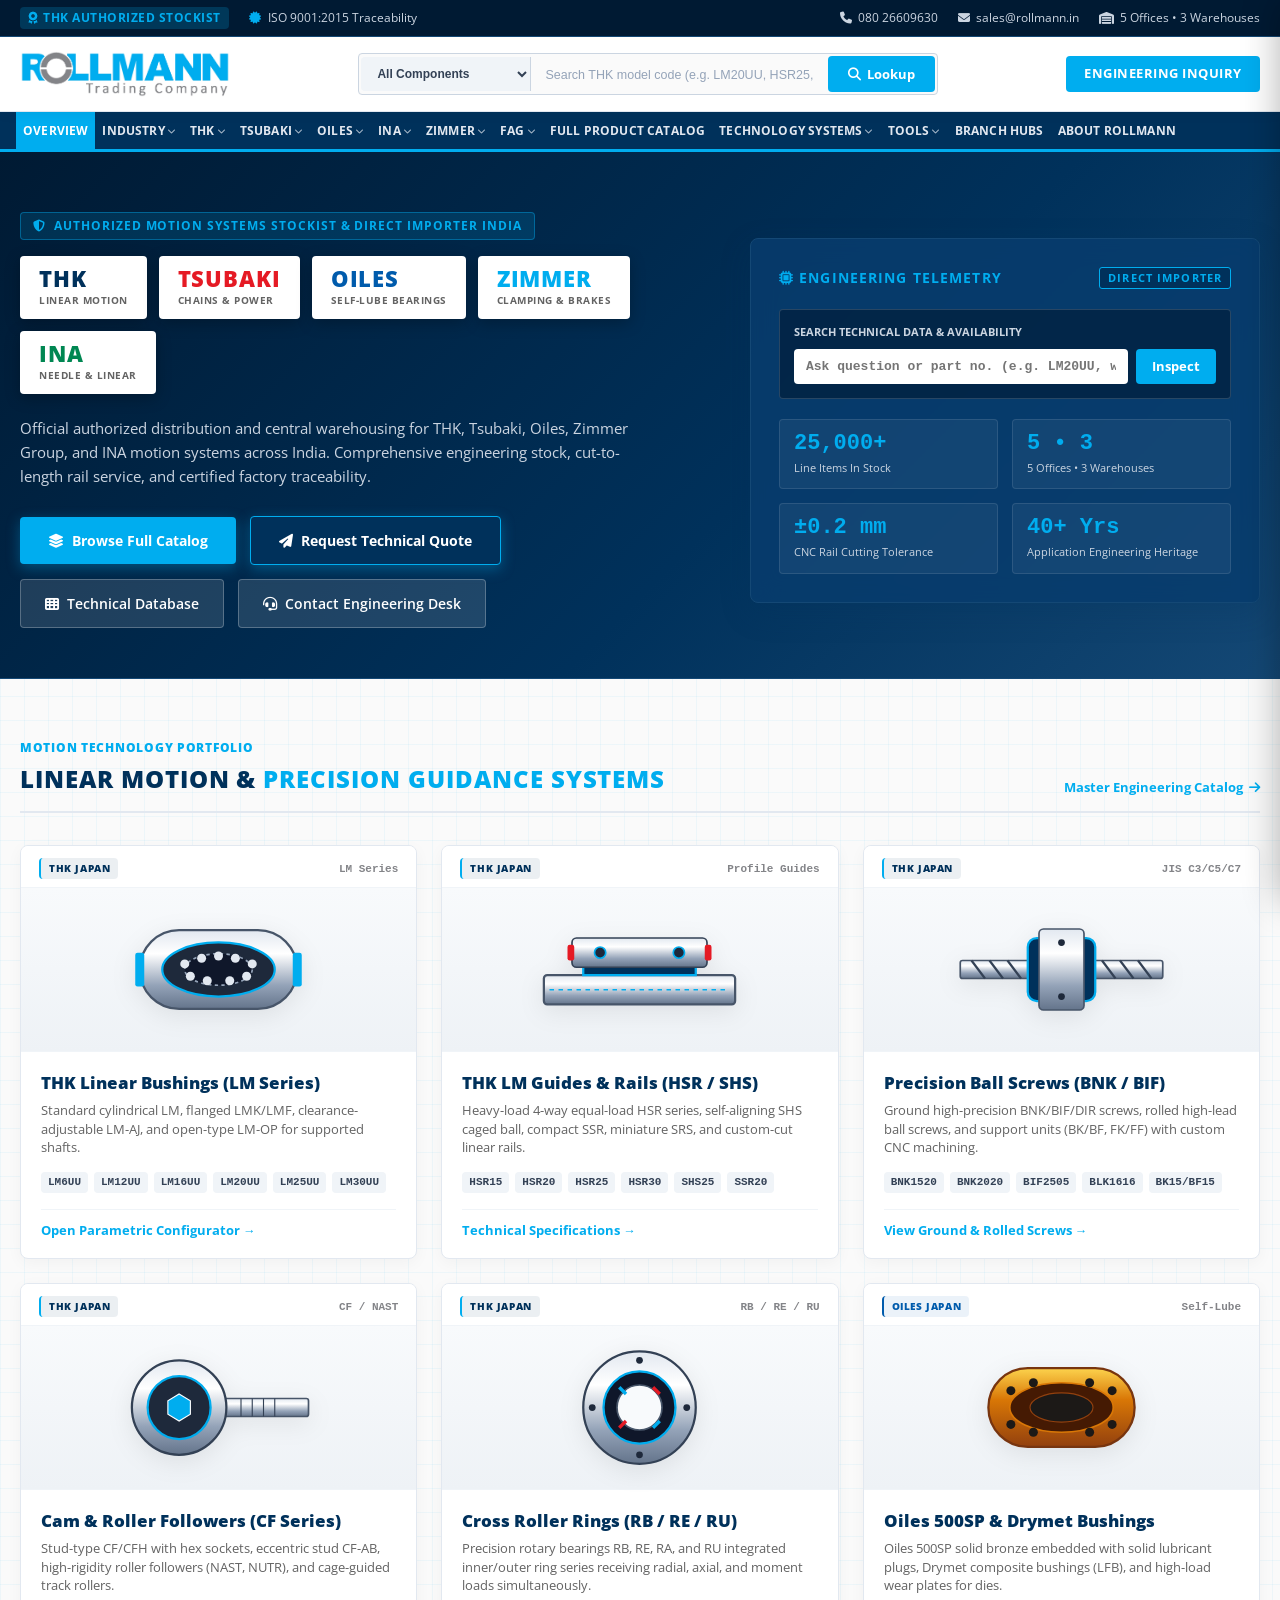
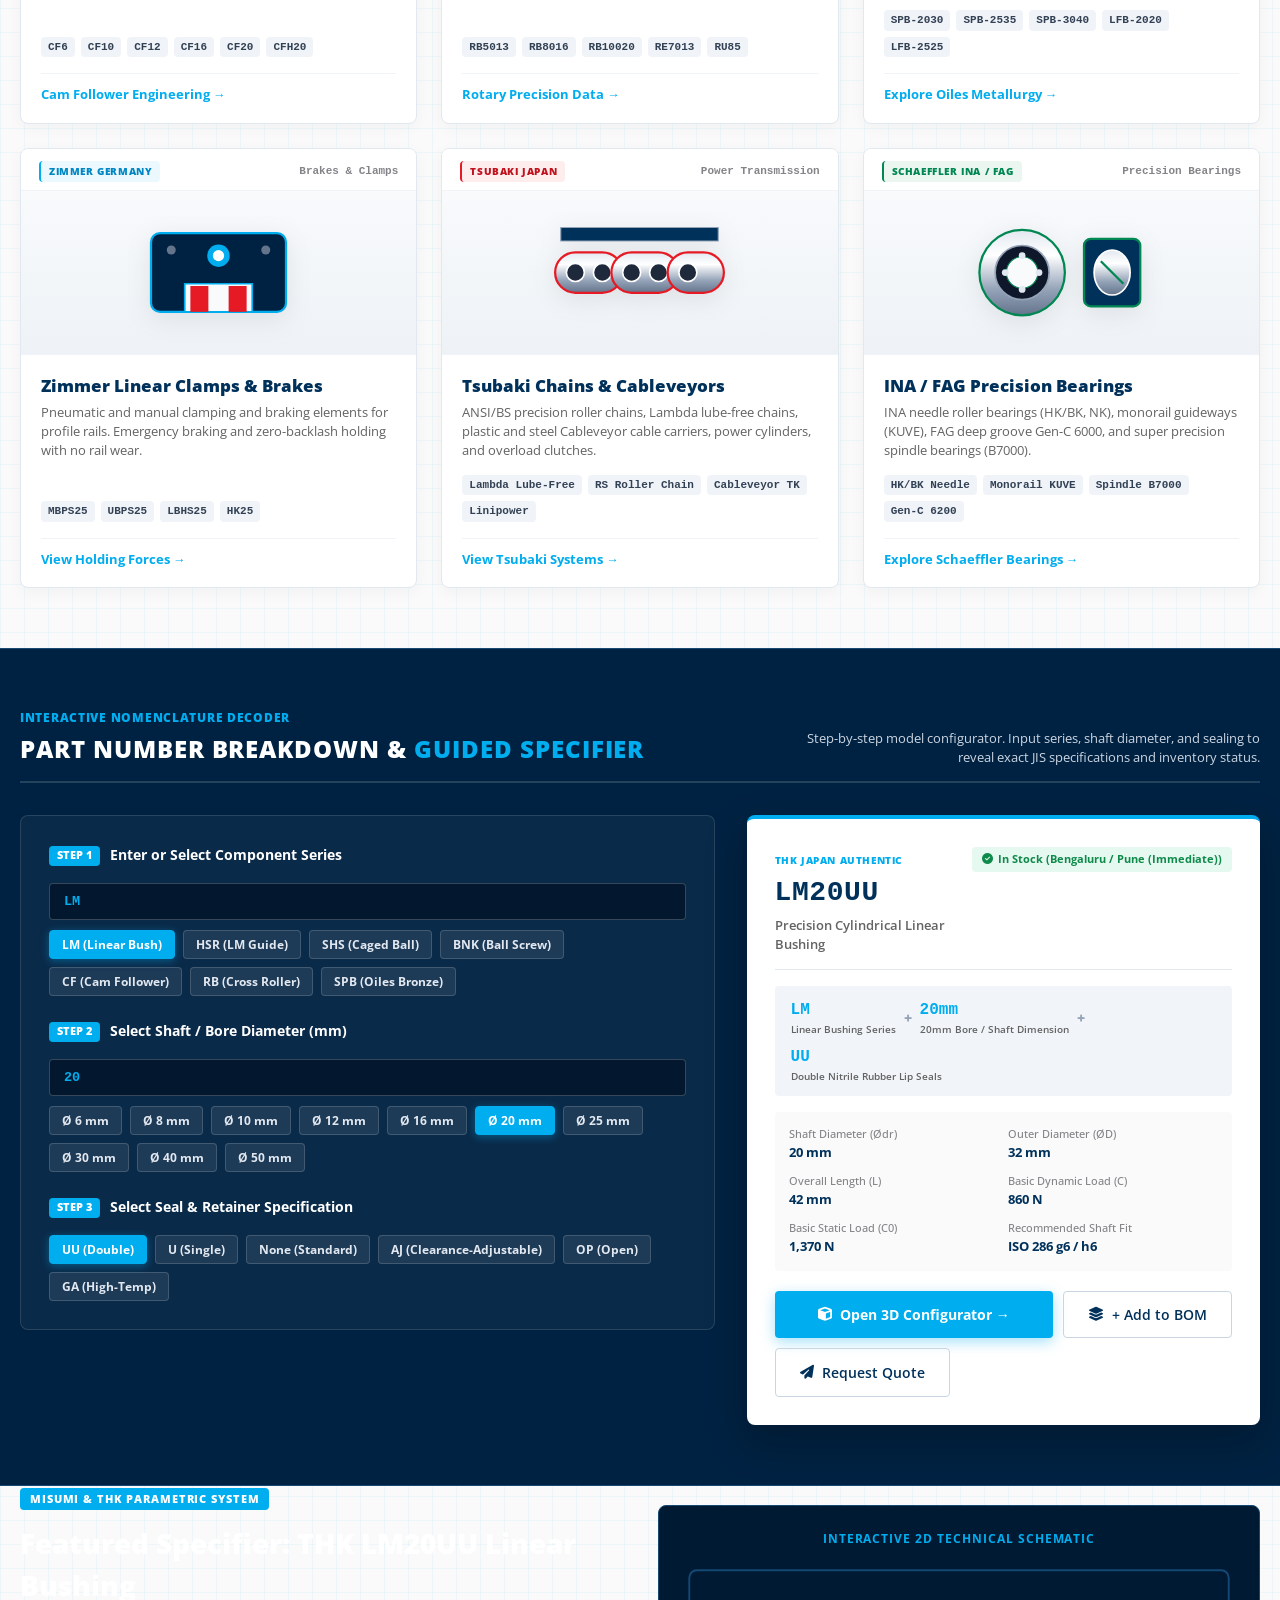
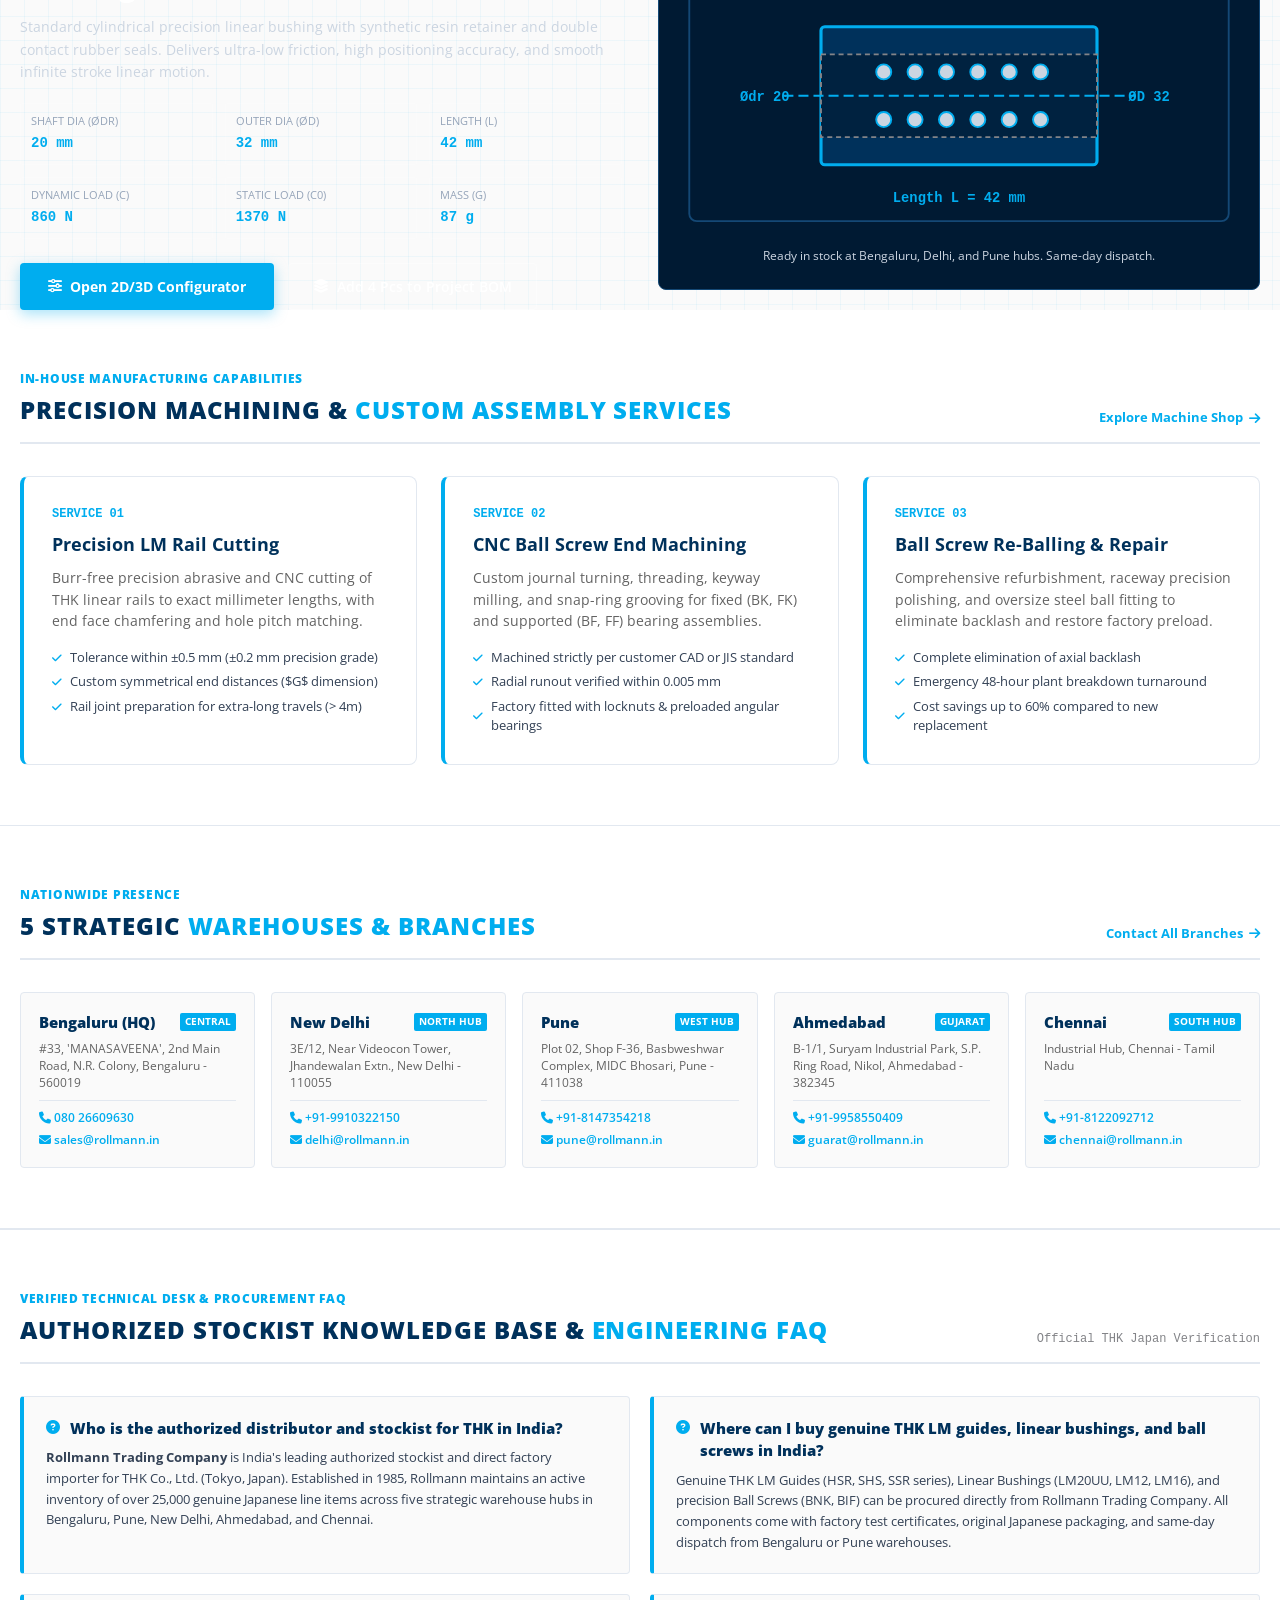
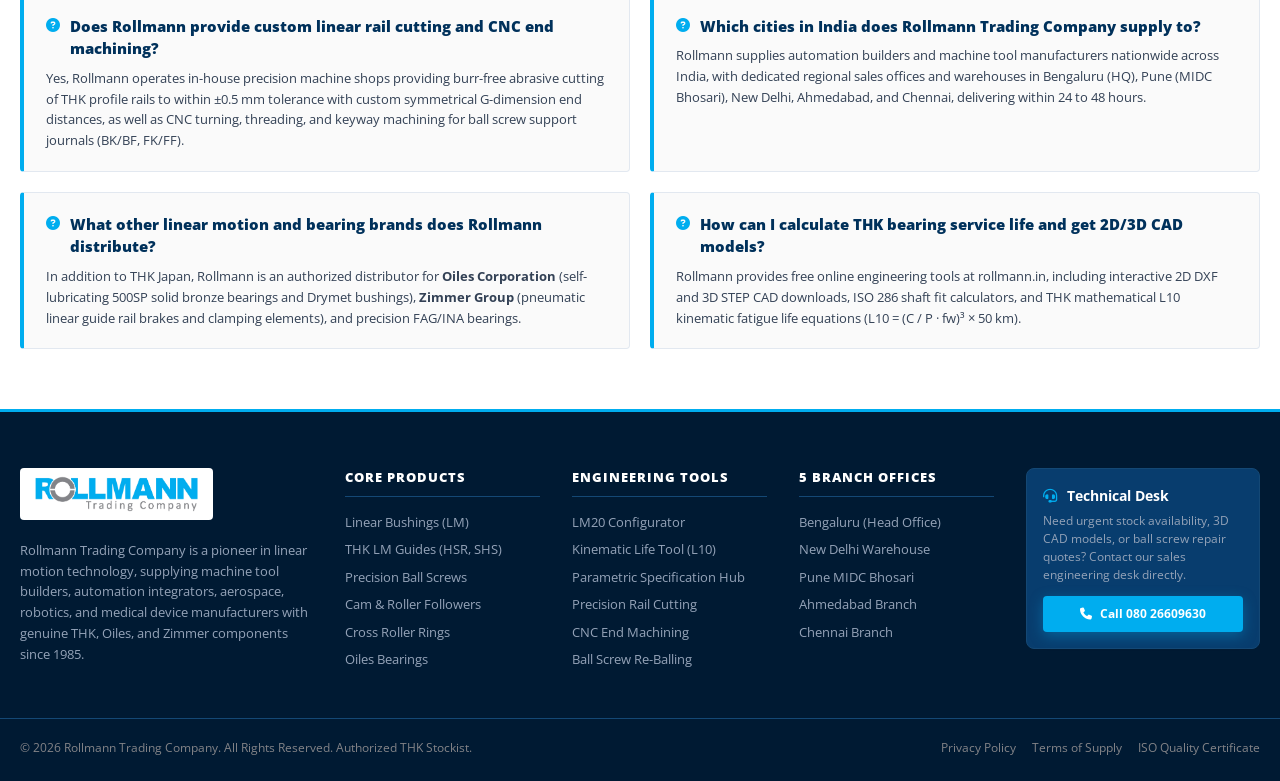
==== commit 41b59c9b: "Add 9 partner brand cards and interactive Part Number Breakdown tool" ====
--- a/index.html
+++ b/index.html
@@ -463,7 +463,7 @@
     </div>
   </section>
 
-  <section class="section-industrial">
+    <section class="section-industrial">
     <div class="container">
       <div class="section-head-bar">
         <div>
@@ -477,117 +477,446 @@
 
       <div class="categories-b2b-grid">
         <div class="b2b-cat-card">
-          <div class="cat-icon-wrap"><i class="fa-solid fa-gears"></i></div>
-          <h3 class="cat-title">THK Linear Bushings</h3>
-          <p class="cat-desc">Standard cylindrical LM, flanged LMK/LMF/LMH, open-type LM-OP for supported shafts, and corrosion-resistant stainless bushes.</p>
-          <div class="cat-models-list">
-            <span class="cat-model-pill">LM6UU</span>
-            <span class="cat-model-pill">LM12UU</span>
-            <span class="cat-model-pill">LM16UU</span>
-            <span class="cat-model-pill">LM20UU</span>
-            <span class="cat-model-pill">LM25UU</span>
-            <span class="cat-model-pill">LM30UU</span>
-          </div>
-          <a href="linear-bush.html" class="cat-card-action">Open Parametric Configurator &rarr;</a>
+          <div class="cat-card-topbar">
+            <span class="cat-brand-tag thk-tag">THK Japan</span>
+            <span style="font-size:11px; font-weight:700; color:var(--gray-500); font-family:var(--font-mono);">LM Series</span>
+          </div>
+          <div class="cat-photo-box">
+            <svg viewBox="0 0 200 120" xmlns="http://www.w3.org/2000/svg">
+              <defs>
+                <linearGradient id="metalGrad" x1="0" y1="0" x2="0" y2="1">
+                  <stop offset="0%" stop-color="#E2E8F0"/>
+                  <stop offset="30%" stop-color="#FFFFFF"/>
+                  <stop offset="70%" stop-color="#94A3B8"/>
+                  <stop offset="100%" stop-color="#64748B"/>
+                </linearGradient>
+                <linearGradient id="cyanAccent" x1="0" y1="0" x2="1" y2="1">
+                  <stop offset="0%" stop-color="#00ADEF"/>
+                  <stop offset="100%" stop-color="#0077A8"/>
+                </linearGradient>
+              </defs>
+              <rect x="30" y="25" width="140" height="70" rx="35" fill="url(#metalGrad)" stroke="#475569" stroke-width="2"/>
+              <ellipse cx="100" cy="60" rx="50" ry="24" fill="#1E293B" stroke="#00ADEF" stroke-width="2"/>
+              <ellipse cx="100" cy="60" rx="30" ry="14" fill="#0F172A" stroke="#94A3B8" stroke-width="1.5" stroke-dasharray="3 3"/>
+              <circle cx="70" cy="55" r="4" fill="#E2E8F0"/>
+              <circle cx="85" cy="50" r="4" fill="#E2E8F0"/>
+              <circle cx="100" cy="48" r="4" fill="#E2E8F0"/>
+              <circle cx="115" cy="50" r="4" fill="#E2E8F0"/>
+              <circle cx="130" cy="55" r="4" fill="#E2E8F0"/>
+              <circle cx="75" cy="66" r="4" fill="#E2E8F0"/>
+              <circle cx="90" cy="70" r="4" fill="#E2E8F0"/>
+              <circle cx="110" cy="70" r="4" fill="#E2E8F0"/>
+              <circle cx="125" cy="66" r="4" fill="#E2E8F0"/>
+              <rect x="26" y="45" width="8" height="30" rx="2" fill="#00ADEF"/>
+              <rect x="166" y="45" width="8" height="30" rx="2" fill="#00ADEF"/>
+            </svg>
+          </div>
+          <div class="cat-body">
+            <h3 class="cat-title">THK Linear Bushings (LM Series)</h3>
+            <p class="cat-desc">Standard cylindrical LM, flanged LMK/LMF, clearance-adjustable LM-AJ, and open-type LM-OP for supported shafts.</p>
+            <div class="cat-models-list">
+              <span class="cat-model-pill">LM6UU</span>
+              <span class="cat-model-pill">LM12UU</span>
+              <span class="cat-model-pill">LM16UU</span>
+              <span class="cat-model-pill">LM20UU</span>
+              <span class="cat-model-pill">LM25UU</span>
+              <span class="cat-model-pill">LM30UU</span>
+            </div>
+            <a href="linear-bush.html" class="cat-card-action">Open Parametric Configurator &rarr;</a>
+          </div>
         </div>
 
         <div class="b2b-cat-card">
-          <div class="cat-icon-wrap"><i class="fa-solid fa-arrows-left-right"></i></div>
-          <h3 class="cat-title">THK LM Guides &amp; Rails</h3>
-          <p class="cat-desc">Heavy-load 4-way equal load HSR series, self-aligning SHS caged ball, compact SSR, miniature SRS, and custom-cut linear rails.</p>
-          <div class="cat-models-list">
-            <span class="cat-model-pill">HSR15</span>
-            <span class="cat-model-pill">HSR20</span>
-            <span class="cat-model-pill">HSR25</span>
-            <span class="cat-model-pill">HSR30</span>
-            <span class="cat-model-pill">SHS25</span>
-            <span class="cat-model-pill">SSR20</span>
-          </div>
-          <a href="lm-guide.html" class="cat-card-action">Technical Specifications &rarr;</a>
+          <div class="cat-card-topbar">
+            <span class="cat-brand-tag thk-tag">THK Japan</span>
+            <span style="font-size:11px; font-weight:700; color:var(--gray-500); font-family:var(--font-mono);">Profile Guides</span>
+          </div>
+          <div class="cat-photo-box">
+            <svg viewBox="0 0 200 120" xmlns="http://www.w3.org/2000/svg">
+              <rect x="15" y="65" width="170" height="26" rx="3" fill="url(#metalGrad)" stroke="#475569" stroke-width="2"/>
+              <path d="M 50 65 L 50 40 L 150 40 L 150 65 Z" fill="#00315B" stroke="#00ADEF" stroke-width="2"/>
+              <rect x="40" y="32" width="120" height="26" rx="4" fill="url(#metalGrad)" stroke="#334155" stroke-width="1.5"/>
+              <circle cx="65" cy="45" r="5" fill="#1E293B" stroke="#00ADEF" stroke-width="1.5"/>
+              <circle cx="135" cy="45" r="5" fill="#1E293B" stroke="#00ADEF" stroke-width="1.5"/>
+              <rect x="36" y="38" width="6" height="14" rx="2" fill="#E51A24"/>
+              <rect x="158" y="38" width="6" height="14" rx="2" fill="#E51A24"/>
+              <line x1="20" y1="78" x2="180" y2="78" stroke="#00ADEF" stroke-width="1.5" stroke-dasharray="4 4"/>
+            </svg>
+          </div>
+          <div class="cat-body">
+            <h3 class="cat-title">THK LM Guides &amp; Rails (HSR / SHS)</h3>
+            <p class="cat-desc">Heavy-load 4-way equal-load HSR series, self-aligning SHS caged ball, compact SSR, miniature SRS, and custom-cut linear rails.</p>
+            <div class="cat-models-list">
+              <span class="cat-model-pill">HSR15</span>
+              <span class="cat-model-pill">HSR20</span>
+              <span class="cat-model-pill">HSR25</span>
+              <span class="cat-model-pill">HSR30</span>
+              <span class="cat-model-pill">SHS25</span>
+              <span class="cat-model-pill">SSR20</span>
+            </div>
+            <a href="lm-guide.html" class="cat-card-action">Technical Specifications &rarr;</a>
+          </div>
         </div>
 
         <div class="b2b-cat-card">
-          <div class="cat-icon-wrap"><i class="fa-solid fa-screwdriver"></i></div>
-          <h3 class="cat-title">Precision Ball Screws</h3>
-          <p class="cat-desc">Ground high-precision BNK/BIF/DIR screws, rolled high-lead ball screws, and support units (BK/BF, FK/FF) with custom CNC machining.</p>
-          <div class="cat-models-list">
-            <span class="cat-model-pill">BNK1520</span>
-            <span class="cat-model-pill">BNK2020</span>
-            <span class="cat-model-pill">BIF2505</span>
-            <span class="cat-model-pill">BLK1616</span>
-            <span class="cat-model-pill">BK15/BF15</span>
-          </div>
-          <a href="ball-screws.html" class="cat-card-action">View Ground &amp; Rolled Screws &rarr;</a>
+          <div class="cat-card-topbar">
+            <span class="cat-brand-tag thk-tag">THK Japan</span>
+            <span style="font-size:11px; font-weight:700; color:var(--gray-500); font-family:var(--font-mono);">JIS C3/C5/C7</span>
+          </div>
+          <div class="cat-photo-box">
+            <svg viewBox="0 0 200 120" xmlns="http://www.w3.org/2000/svg">
+              <rect x="10" y="52" width="180" height="16" rx="2" fill="url(#metalGrad)" stroke="#475569" stroke-width="1.5"/>
+              <line x1="20" y1="52" x2="32" y2="68" stroke="#334155" stroke-width="2"/>
+              <line x1="36" y1="52" x2="48" y2="68" stroke="#334155" stroke-width="2"/>
+              <line x1="52" y1="52" x2="64" y2="68" stroke="#334155" stroke-width="2"/>
+              <line x1="136" y1="52" x2="148" y2="68" stroke="#334155" stroke-width="2"/>
+              <line x1="152" y1="52" x2="164" y2="68" stroke="#334155" stroke-width="2"/>
+              <line x1="168" y1="52" x2="180" y2="68" stroke="#334155" stroke-width="2"/>
+              <rect x="70" y="32" width="60" height="56" rx="8" fill="#00315B" stroke="#00ADEF" stroke-width="2"/>
+              <rect x="80" y="24" width="40" height="72" rx="4" fill="url(#metalGrad)" stroke="#475569" stroke-width="1.5"/>
+              <circle cx="100" cy="36" r="3" fill="#1E293B"/>
+              <circle cx="100" cy="84" r="3" fill="#1E293B"/>
+            </svg>
+          </div>
+          <div class="cat-body">
+            <h3 class="cat-title">Precision Ball Screws (BNK / BIF)</h3>
+            <p class="cat-desc">Ground high-precision BNK/BIF/DIR screws, rolled high-lead ball screws, and support units (BK/BF, FK/FF) with custom CNC machining.</p>
+            <div class="cat-models-list">
+              <span class="cat-model-pill">BNK1520</span>
+              <span class="cat-model-pill">BNK2020</span>
+              <span class="cat-model-pill">BIF2505</span>
+              <span class="cat-model-pill">BLK1616</span>
+              <span class="cat-model-pill">BK15/BF15</span>
+            </div>
+            <a href="ball-screws.html" class="cat-card-action">View Ground &amp; Rolled Screws &rarr;</a>
+          </div>
         </div>
 
         <div class="b2b-cat-card">
-          <div class="cat-icon-wrap"><i class="fa-solid fa-circle-notch"></i></div>
-          <h3 class="cat-title">Cam Followers &amp; Rollers</h3>
-          <p class="cat-desc">Stud-type CF/CFH with hex sockets, eccentric stud CF-AB, high-rigidity roller followers (NAST, NUTR), and cage-guided track rollers.</p>
-          <div class="cat-models-list">
-            <span class="cat-model-pill">CF6</span>
-            <span class="cat-model-pill">CF10</span>
-            <span class="cat-model-pill">CF12</span>
-            <span class="cat-model-pill">CF16</span>
-            <span class="cat-model-pill">CF20</span>
-            <span class="cat-model-pill">CFH20</span>
-          </div>
-          <a href="cam-followers.html" class="cat-card-action">Cam Follower Engineering &rarr;</a>
+          <div class="cat-card-topbar">
+            <span class="cat-brand-tag thk-tag">THK Japan</span>
+            <span style="font-size:11px; font-weight:700; color:var(--gray-500); font-family:var(--font-mono);">CF / NAST</span>
+          </div>
+          <div class="cat-photo-box">
+            <svg viewBox="0 0 200 120" xmlns="http://www.w3.org/2000/svg">
+              <rect x="100" y="52" width="80" height="16" rx="2" fill="url(#metalGrad)" stroke="#475569" stroke-width="1.5"/>
+              <line x1="120" y1="52" x2="120" y2="68" stroke="#334155" stroke-width="1"/>
+              <line x1="130" y1="52" x2="130" y2="68" stroke="#334155" stroke-width="1"/>
+              <line x1="140" y1="52" x2="140" y2="68" stroke="#334155" stroke-width="1"/>
+              <line x1="150" y1="52" x2="150" y2="68" stroke="#334155" stroke-width="1"/>
+              <circle cx="65" cy="60" r="42" fill="url(#metalGrad)" stroke="#334155" stroke-width="2"/>
+              <circle cx="65" cy="60" r="28" fill="#1E293B" stroke="#00ADEF" stroke-width="2"/>
+              <polygon points="65,48 75,54 75,66 65,72 55,66 55,54" fill="#00ADEF" stroke="#FFFFFF" stroke-width="1"/>
+            </svg>
+          </div>
+          <div class="cat-body">
+            <h3 class="cat-title">Cam &amp; Roller Followers (CF Series)</h3>
+            <p class="cat-desc">Stud-type CF/CFH with hex sockets, eccentric stud CF-AB, high-rigidity roller followers (NAST, NUTR), and cage-guided track rollers.</p>
+            <div class="cat-models-list">
+              <span class="cat-model-pill">CF6</span>
+              <span class="cat-model-pill">CF10</span>
+              <span class="cat-model-pill">CF12</span>
+              <span class="cat-model-pill">CF16</span>
+              <span class="cat-model-pill">CF20</span>
+              <span class="cat-model-pill">CFH20</span>
+            </div>
+            <a href="cam-followers.html" class="cat-card-action">Cam Follower Engineering &rarr;</a>
+          </div>
         </div>
 
         <div class="b2b-cat-card">
-          <div class="cat-icon-wrap"><i class="fa-solid fa-ring"></i></div>
-          <h3 class="cat-title">Cross Roller Rings</h3>
-          <p class="cat-desc">Precision rotary bearings RB, RE, RA, and RU integrated inner/outer ring series capable of receiving radial, axial, and moment loads simultaneously.</p>
-          <div class="cat-models-list">
-            <span class="cat-model-pill">RB5013</span>
-            <span class="cat-model-pill">RB8016</span>
-            <span class="cat-model-pill">RB10020</span>
-            <span class="cat-model-pill">RE7013</span>
-            <span class="cat-model-pill">RU85</span>
-          </div>
-          <a href="cross-roller.html" class="cat-card-action">Rotary Precision Data &rarr;</a>
+          <div class="cat-card-topbar">
+            <span class="cat-brand-tag thk-tag">THK Japan</span>
+            <span style="font-size:11px; font-weight:700; color:var(--gray-500); font-family:var(--font-mono);">RB / RE / RU</span>
+          </div>
+          <div class="cat-photo-box">
+            <svg viewBox="0 0 200 120" xmlns="http://www.w3.org/2000/svg">
+              <circle cx="100" cy="60" r="50" fill="url(#metalGrad)" stroke="#334155" stroke-width="2"/>
+              <circle cx="100" cy="60" r="32" fill="#0F172A" stroke="#00ADEF" stroke-width="2"/>
+              <circle cx="100" cy="60" r="20" fill="#F8FAFC" stroke="#475569" stroke-width="1.5"/>
+              <line x1="82" y1="42" x2="88" y2="48" stroke="#00ADEF" stroke-width="3"/>
+              <line x1="112" y1="42" x2="118" y2="48" stroke="#E51A24" stroke-width="3"/>
+              <line x1="118" y1="72" x2="112" y2="78" stroke="#00ADEF" stroke-width="3"/>
+              <line x1="88" y1="72" x2="82" y2="78" stroke="#E51A24" stroke-width="3"/>
+              <circle cx="100" cy="18" r="3" fill="#1E293B"/>
+              <circle cx="100" cy="102" r="3" fill="#1E293B"/>
+              <circle cx="58" cy="60" r="3" fill="#1E293B"/>
+              <circle cx="142" cy="60" r="3" fill="#1E293B"/>
+            </svg>
+          </div>
+          <div class="cat-body">
+            <h3 class="cat-title">Cross Roller Rings (RB / RE / RU)</h3>
+            <p class="cat-desc">Precision rotary bearings RB, RE, RA, and RU integrated inner/outer ring series receiving radial, axial, and moment loads simultaneously.</p>
+            <div class="cat-models-list">
+              <span class="cat-model-pill">RB5013</span>
+              <span class="cat-model-pill">RB8016</span>
+              <span class="cat-model-pill">RB10020</span>
+              <span class="cat-model-pill">RE7013</span>
+              <span class="cat-model-pill">RU85</span>
+            </div>
+            <a href="cross-roller.html" class="cat-card-action">Rotary Precision Data &rarr;</a>
+          </div>
         </div>
 
         <div class="b2b-cat-card">
-          <div class="cat-icon-wrap"><i class="fa-solid fa-shield-virus"></i></div>
-          <h3 class="cat-title">Oiles Self-Lubricating</h3>
-          <p class="cat-desc">Oiles 500SP solid bronze embedded with solid lubricant plugs, Drymet composite bushings (LFB), and high-load wear plates for dies.</p>
-          <div class="cat-models-list">
-            <span class="cat-model-pill">SPB-2030</span>
-            <span class="cat-model-pill">SPB-2535</span>
-            <span class="cat-model-pill">SPB-3040</span>
-            <span class="cat-model-pill">LFB-2020</span>
-            <span class="cat-model-pill">LFB-2525</span>
-          </div>
-          <a href="products.html?brand=Oiles" class="cat-card-action">Explore Oiles Metallurgy &rarr;</a>
+          <div class="cat-card-topbar">
+            <span class="cat-brand-tag oiles-tag">Oiles Japan</span>
+            <span style="font-size:11px; font-weight:700; color:var(--gray-500); font-family:var(--font-mono);">Self-Lube</span>
+          </div>
+          <div class="cat-photo-box">
+            <svg viewBox="0 0 200 120" xmlns="http://www.w3.org/2000/svg">
+              <defs>
+                <linearGradient id="bronzeGrad" x1="0" y1="0" x2="0" y2="1">
+                  <stop offset="0%" stop-color="#FCD34D"/>
+                  <stop offset="40%" stop-color="#D97706"/>
+                  <stop offset="100%" stop-color="#92400E"/>
+                </linearGradient>
+              </defs>
+              <rect x="35" y="25" width="130" height="70" rx="35" fill="url(#bronzeGrad)" stroke="#78350F" stroke-width="2"/>
+              <ellipse cx="100" cy="60" rx="46" ry="22" fill="#451A03" stroke="#D97706" stroke-width="1.5"/>
+              <ellipse cx="100" cy="60" rx="28" ry="13" fill="#1C1917" stroke="#92400E" stroke-width="1"/>
+              <circle cx="55" cy="45" r="4" fill="#1C1917"/>
+              <circle cx="75" cy="38" r="4" fill="#1C1917"/>
+              <circle cx="125" cy="38" r="4" fill="#1C1917"/>
+              <circle cx="145" cy="45" r="4" fill="#1C1917"/>
+              <circle cx="55" cy="75" r="4" fill="#1C1917"/>
+              <circle cx="75" cy="82" r="4" fill="#1C1917"/>
+              <circle cx="125" cy="82" r="4" fill="#1C1917"/>
+              <circle cx="145" cy="75" r="4" fill="#1C1917"/>
+            </svg>
+          </div>
+          <div class="cat-body">
+            <h3 class="cat-title">Oiles 500SP &amp; Drymet Bushings</h3>
+            <p class="cat-desc">Oiles 500SP solid bronze embedded with solid lubricant plugs, Drymet composite bushings (LFB), and high-load wear plates for dies.</p>
+            <div class="cat-models-list">
+              <span class="cat-model-pill">SPB-2030</span>
+              <span class="cat-model-pill">SPB-2535</span>
+              <span class="cat-model-pill">SPB-3040</span>
+              <span class="cat-model-pill">LFB-2020</span>
+              <span class="cat-model-pill">LFB-2525</span>
+            </div>
+            <a href="products.html?brand=Oiles" class="cat-card-action">Explore Oiles Metallurgy &rarr;</a>
+          </div>
         </div>
 
         <div class="b2b-cat-card">
-          <div class="cat-icon-wrap"><i class="fa-solid fa-hand-holding-hand"></i></div>
-          <h3 class="cat-title">Zimmer Rail Clamps</h3>
-          <p class="cat-desc">Pneumatic and manual clamping and braking elements for linear guides. Emergency braking and zero-backlash position holding on rails.</p>
-          <div class="cat-models-list">
-            <span class="cat-model-pill">MBPS25</span>
-            <span class="cat-model-pill">UBPS25</span>
-            <span class="cat-model-pill">LBHS25</span>
-            <span class="cat-model-pill">HK25</span>
-          </div>
-          <a href="products.html?brand=Zimmer" class="cat-card-action">View Holding Forces &rarr;</a>
+          <div class="cat-card-topbar">
+            <span class="cat-brand-tag zimmer-tag">Zimmer Germany</span>
+            <span style="font-size:11px; font-weight:700; color:var(--gray-500); font-family:var(--font-mono);">Brakes &amp; Clamps</span>
+          </div>
+          <div class="cat-photo-box">
+            <svg viewBox="0 0 200 120" xmlns="http://www.w3.org/2000/svg">
+              <rect x="40" y="25" width="120" height="70" rx="8" fill="#002242" stroke="#00ADEF" stroke-width="2"/>
+              <path d="M 70 95 L 70 70 L 130 70 L 130 95 Z" fill="#F8FAFC" stroke="#00ADEF" stroke-width="1.5"/>
+              <rect x="75" y="72" width="16" height="23" fill="#E51A24"/>
+              <rect x="109" y="72" width="16" height="23" fill="#E51A24"/>
+              <circle cx="100" cy="45" r="10" fill="#00ADEF"/>
+              <circle cx="100" cy="45" r="5" fill="#FFFFFF"/>
+              <circle cx="58" cy="40" r="4" fill="#64748B"/>
+              <circle cx="142" cy="40" r="4" fill="#64748B"/>
+            </svg>
+          </div>
+          <div class="cat-body">
+            <h3 class="cat-title">Zimmer Linear Clamps &amp; Brakes</h3>
+            <p class="cat-desc">Pneumatic and manual clamping and braking elements for profile rails. Emergency braking and zero-backlash holding with no rail wear.</p>
+            <div class="cat-models-list">
+              <span class="cat-model-pill">MBPS25</span>
+              <span class="cat-model-pill">UBPS25</span>
+              <span class="cat-model-pill">LBHS25</span>
+              <span class="cat-model-pill">HK25</span>
+            </div>
+            <a href="products.html?brand=Zimmer" class="cat-card-action">View Holding Forces &rarr;</a>
+          </div>
         </div>
 
         <div class="b2b-cat-card">
-          <div class="cat-icon-wrap"><i class="fa-solid fa-microchip"></i></div>
-          <h3 class="cat-title">THK Linear Actuators</h3>
-          <p class="cat-desc">Compact and rigid LM Guide Actuators KR and SKR series, combining an LM guide and ball screw within a high-stiffness U-shaped outer rail.</p>
-          <div class="cat-models-list">
-            <span class="cat-model-pill">KR20</span>
-            <span class="cat-model-pill">KR26</span>
-            <span class="cat-model-pill">KR33</span>
-            <span class="cat-model-pill">KR46</span>
-            <span class="cat-model-pill">SKR33</span>
-          </div>
-          <a href="products.html?cat=Actuators" class="cat-card-action">Actuator Stroke Lengths &rarr;</a>
+          <div class="cat-card-topbar">
+            <span class="cat-brand-tag tsubaki-tag">Tsubaki Japan</span>
+            <span style="font-size:11px; font-weight:700; color:var(--gray-500); font-family:var(--font-mono);">Power Transmission</span>
+          </div>
+          <div class="cat-photo-box">
+            <svg viewBox="0 0 200 120" xmlns="http://www.w3.org/2000/svg">
+              <rect x="25" y="42" width="60" height="36" rx="18" fill="url(#metalGrad)" stroke="#E51A24" stroke-width="2"/>
+              <circle cx="43" cy="60" r="8" fill="#1E293B" stroke="#FFFFFF" stroke-width="1.5"/>
+              <circle cx="67" cy="60" r="8" fill="#1E293B" stroke="#FFFFFF" stroke-width="1.5"/>
+              <rect x="75" y="42" width="60" height="36" rx="18" fill="url(#metalGrad)" stroke="#E51A24" stroke-width="2"/>
+              <circle cx="93" cy="60" r="8" fill="#1E293B" stroke="#FFFFFF" stroke-width="1.5"/>
+              <circle cx="117" cy="60" r="8" fill="#1E293B" stroke="#FFFFFF" stroke-width="1.5"/>
+              <rect x="125" y="42" width="50" height="36" rx="18" fill="url(#metalGrad)" stroke="#E51A24" stroke-width="2"/>
+              <circle cx="143" cy="60" r="8" fill="#1E293B" stroke="#FFFFFF" stroke-width="1.5"/>
+              <path d="M 30 20 L 170 20 L 170 32 L 30 32 Z" fill="#00315B" stroke="#94A3B8" stroke-width="1"/>
+            </svg>
+          </div>
+          <div class="cat-body">
+            <h3 class="cat-title">Tsubaki Chains &amp; Cableveyors</h3>
+            <p class="cat-desc">ANSI/BS precision roller chains, Lambda lube-free chains, plastic and steel Cableveyor cable carriers, power cylinders, and overload clutches.</p>
+            <div class="cat-models-list">
+              <span class="cat-model-pill">Lambda Lube-Free</span>
+              <span class="cat-model-pill">RS Roller Chain</span>
+              <span class="cat-model-pill">Cableveyor TK</span>
+              <span class="cat-model-pill">Linipower</span>
+            </div>
+            <a href="products.html?brand=Tsubaki" class="cat-card-action">View Tsubaki Systems &rarr;</a>
+          </div>
+        </div>
+
+        <div class="b2b-cat-card">
+          <div class="cat-card-topbar">
+            <span class="cat-brand-tag ina-tag">Schaeffler INA / FAG</span>
+            <span style="font-size:11px; font-weight:700; color:var(--gray-500); font-family:var(--font-mono);">Precision Bearings</span>
+          </div>
+          <div class="cat-photo-box">
+            <svg viewBox="0 0 200 120" xmlns="http://www.w3.org/2000/svg">
+              <circle cx="65" cy="60" r="38" fill="url(#metalGrad)" stroke="#008752" stroke-width="2"/>
+              <circle cx="65" cy="60" r="24" fill="#0F172A" stroke="#94A3B8" stroke-width="1.5"/>
+              <circle cx="65" cy="60" r="14" fill="#F8FAFC" stroke="#008752" stroke-width="1"/>
+              <circle cx="50" cy="60" r="3" fill="#E2E8F0"/>
+              <circle cx="80" cy="60" r="3" fill="#E2E8F0"/>
+              <circle cx="65" cy="45" r="3" fill="#E2E8F0"/>
+              <circle cx="65" cy="75" r="3" fill="#E2E8F0"/>
+              <rect x="120" y="30" width="50" height="60" rx="6" fill="#00315B" stroke="#008752" stroke-width="2"/>
+              <ellipse cx="145" cy="60" rx="16" ry="20" fill="url(#metalGrad)" stroke="#FFFFFF" stroke-width="1.5"/>
+              <line x1="135" y1="50" x2="155" y2="70" stroke="#008752" stroke-width="2"/>
+            </svg>
+          </div>
+          <div class="cat-body">
+            <h3 class="cat-title">INA / FAG Precision Bearings</h3>
+            <p class="cat-desc">INA needle roller bearings (HK/BK, NK), monorail guideways (KUVE), FAG deep groove Gen-C 6000, and super precision spindle bearings (B7000).</p>
+            <div class="cat-models-list">
+              <span class="cat-model-pill">HK/BK Needle</span>
+              <span class="cat-model-pill">Monorail KUVE</span>
+              <span class="cat-model-pill">Spindle B7000</span>
+              <span class="cat-model-pill">Gen-C 6200</span>
+            </div>
+            <a href="products.html?brand=INA" class="cat-card-action">Explore Schaeffler Bearings &rarr;</a>
+          </div>
+        </div>
+      </div>
+    </div>
+  </section>
+
+  <section class="section-breakdown" id="partBreakdownSection">
+    <div class="container">
+      <div class="section-head-bar" style="border-bottom-color:rgba(255,255,255,0.15);">
+        <div>
+          <div style="font-size:12px; font-weight:800; text-transform:uppercase; color:var(--rollmann-cyan); letter-spacing:0.06em; margin-bottom:4px;">Interactive Nomenclature Decoder</div>
+          <h2 class="section-title" style="color:var(--white);">Part Number Breakdown &amp; <span style="color:var(--rollmann-cyan);">Guided Specifier</span></h2>
+        </div>
+        <div style="font-size:12.5px; color:var(--gray-300); max-width:480px; text-align:right;">
+          Step-by-step model configurator. Input series, shaft diameter, and sealing to reveal exact JIS specifications and inventory status.
+        </div>
+      </div>
+
+      <div class="breakdown-workbench-grid">
+        <div class="breakdown-wizard-card">
+          <div class="wizard-step" id="step1Container">
+            <div class="wizard-step-header">
+              <span class="wizard-step-badge">Step 1</span>
+              <span class="wizard-step-title">Enter or Select Component Series</span>
+            </div>
+            <div class="wizard-input-wrap">
+              <input type="text" id="breakdownSeriesInput" class="wizard-input" placeholder="Type series code (e.g. LM, HSR, BNK, CF)..." value="LM" autocomplete="off">
+            </div>
+            <div class="wizard-pills-row" id="seriesQuickPills">
+              <button type="button" class="wizard-pill active" data-series="LM">LM (Linear Bush)</button>
+              <button type="button" class="wizard-pill" data-series="HSR">HSR (LM Guide)</button>
+              <button type="button" class="wizard-pill" data-series="SHS">SHS (Caged Ball)</button>
+              <button type="button" class="wizard-pill" data-series="BNK">BNK (Ball Screw)</button>
+              <button type="button" class="wizard-pill" data-series="CF">CF (Cam Follower)</button>
+              <button type="button" class="wizard-pill" data-series="RB">RB (Cross Roller)</button>
+              <button type="button" class="wizard-pill" data-series="SPB">SPB (Oiles Bronze)</button>
+            </div>
+          </div>
+
+          <div class="wizard-step" id="step2Container">
+            <div class="wizard-step-header">
+              <span class="wizard-step-badge">Step 2</span>
+              <span class="wizard-step-title">Select Shaft / Bore Diameter (mm)</span>
+            </div>
+            <div class="wizard-input-wrap">
+              <input type="text" id="breakdownDiaInput" class="wizard-input" placeholder="Type diameter (e.g. 20, 25, 30)..." value="20" autocomplete="off">
+            </div>
+            <div class="wizard-pills-row" id="diaQuickPills">
+            </div>
+          </div>
+
+          <div class="wizard-step" id="step3Container">
+            <div class="wizard-step-header">
+              <span class="wizard-step-badge">Step 3</span>
+              <span class="wizard-step-title">Select Seal &amp; Retainer Specification</span>
+            </div>
+            <div class="wizard-pills-row" id="sealQuickPills">
+            </div>
+          </div>
+        </div>
+
+        <div class="breakdown-result-card" id="breakdownResultBox">
+          <div class="result-header">
+            <div>
+              <span class="result-brand-tag" id="resBrandTag">THK JAPAN AUTHENTIC</span>
+              <div class="result-part-code" id="resPartCode">LM20UU</div>
+              <div class="result-part-name" id="resPartName">Precision Cylindrical Linear Bushing</div>
+            </div>
+            <div class="result-status-pill" id="resStockPill">
+              <i class="fa-solid fa-circle-check"></i> In Stock (Bengaluru / Pune)
+            </div>
+          </div>
+
+          <div class="nomenclature-decoder-bar" id="resNomenclatureBar">
+            <div class="nomen-token">
+              <span class="nomen-val" id="nomToken1">LM</span>
+              <span class="nomen-lbl" id="nomLbl1">Linear Bushing Series</span>
+            </div>
+            <div class="nomen-sep">+</div>
+            <div class="nomen-token">
+              <span class="nomen-val" id="nomToken2">20</span>
+              <span class="nomen-lbl" id="nomLbl2">20mm Shaft Diameter</span>
+            </div>
+            <div class="nomen-sep">+</div>
+            <div class="nomen-token">
+              <span class="nomen-val" id="nomToken3">UU</span>
+              <span class="nomen-lbl" id="nomLbl3">Double Nitrile Rubber Seals</span>
+            </div>
+          </div>
+
+          <div class="result-specs-grid" id="resSpecsGrid">
+            <div class="res-spec-item">
+              <span class="spec-label">Shaft Diameter (&Oslash;dr)</span>
+              <strong class="spec-val" id="specValDr">20 mm</strong>
+            </div>
+            <div class="res-spec-item">
+              <span class="spec-label">Outer Diameter (&Oslash;D)</span>
+              <strong class="spec-val" id="specValD">32 mm</strong>
+            </div>
+            <div class="res-spec-item">
+              <span class="spec-label">Overall Length (L)</span>
+              <strong class="spec-val" id="specValL">42 mm</strong>
+            </div>
+            <div class="res-spec-item">
+              <span class="spec-label">Basic Dynamic Load (C)</span>
+              <strong class="spec-val" id="specValC">860 N</strong>
+            </div>
+            <div class="res-spec-item">
+              <span class="spec-label">Basic Static Load (C0)</span>
+              <strong class="spec-val" id="specValC0">1,370 N</strong>
+            </div>
+            <div class="res-spec-item">
+              <span class="spec-label">Recommended Shaft Fit</span>
+              <strong class="spec-val" id="specValFit">ISO 286 g6 / h6</strong>
+            </div>
+          </div>
+
+          <div class="result-actions-row">
+            <a href="linear-bush.html" id="resCadLink" class="btn-primary" style="flex:1; justify-content:center;">
+              <i class="fa-solid fa-cube"></i> Open 3D Configurator &rarr;
+            </a>
+            <button type="button" class="btn-secondary" id="resAddBomBtn" style="color:var(--navy-deep); border-color:var(--gray-300);">
+              <i class="fa-solid fa-layer-group"></i> + Add to BOM
+            </button>
+            <a href="contact-us.html" class="btn-secondary" style="color:var(--navy-deep); border-color:var(--gray-300);">
+              <i class="fa-solid fa-paper-plane"></i> Request Quote
+            </a>
+          </div>
         </div>
       </div>
     </div>
--- a/styles.css
+++ b/styles.css
@@ -1051,25 +1051,26 @@
 
 .categories-b2b-grid {
   display: grid;
-  grid-template-columns: repeat(4, 1fr);
-  gap: 20px;
+  grid-template-columns: repeat(3, 1fr);
+  gap: 24px;
 }
 
 .b2b-cat-card {
   background: var(--white);
   border: 1px solid var(--gray-200);
   border-radius: var(--radius-md);
-  padding: 24px;
+  padding: 0;
   display: flex;
   flex-direction: column;
   transition: all 0.25s ease;
   position: relative;
   overflow: hidden;
+  box-shadow: 0 4px 16px rgba(0, 0, 0, 0.04);
 }
 
 .b2b-cat-card:hover {
   border-color: var(--rollmann-cyan);
-  box-shadow: var(--shadow-md);
+  box-shadow: 0 10px 28px rgba(0, 173, 239, 0.16);
   transform: translateY(-4px);
 }
 
@@ -1089,31 +1090,96 @@
   opacity: 1;
 }
 
-.cat-icon-wrap {
-  width: 52px;
-  height: 52px;
-  border-radius: var(--radius-md);
-  background: var(--rollmann-cyan-light);
-  color: var(--rollmann-cyan);
+.cat-card-topbar {
+  display: flex;
+  align-items: center;
+  justify-content: space-between;
+  padding: 12px 18px 8px;
+  background: var(--white);
+}
+
+.cat-brand-tag {
+  font-size: 10px;
+  font-weight: 800;
+  text-transform: uppercase;
+  letter-spacing: 0.06em;
+  padding: 3px 8px;
+  border-radius: 4px;
+  background: var(--gray-100);
+  color: var(--navy-deep);
+}
+
+.cat-brand-tag.thk-tag {
+  background: rgba(0, 49, 91, 0.08);
+  color: var(--navy-deep);
+  border-left: 2px solid var(--rollmann-cyan);
+}
+
+.cat-brand-tag.tsubaki-tag {
+  background: rgba(229, 26, 36, 0.08);
+  color: #C0121C;
+  border-left: 2px solid #E51A24;
+}
+
+.cat-brand-tag.oiles-tag {
+  background: rgba(0, 91, 172, 0.08);
+  color: #005BAC;
+  border-left: 2px solid #005BAC;
+}
+
+.cat-brand-tag.zimmer-tag {
+  background: rgba(0, 173, 239, 0.08);
+  color: #0086c2;
+  border-left: 2px solid var(--rollmann-cyan);
+}
+
+.cat-brand-tag.ina-tag {
+  background: rgba(0, 135, 82, 0.08);
+  color: #008752;
+  border-left: 2px solid #008752;
+}
+
+.cat-photo-box {
+  height: 165px;
+  background: linear-gradient(180deg, #F8FAFC 0%, #EEF2F6 100%);
   display: flex;
   align-items: center;
   justify-content: center;
-  font-size: 24px;
-  margin-bottom: 16px;
+  padding: 14px;
+  border-top: 1px solid var(--gray-100);
+  border-bottom: 1px solid var(--gray-100);
+}
+
+.cat-photo-box svg {
+  max-height: 135px;
+  width: auto;
+  filter: drop-shadow(0 6px 12px rgba(0, 0, 0, 0.08));
+  transition: transform 0.25s ease;
+}
+
+.b2b-cat-card:hover .cat-photo-box svg {
+  transform: scale(1.04);
+}
+
+.cat-body {
+  padding: 18px 20px;
+  display: flex;
+  flex-direction: column;
+  flex: 1;
 }
 
 .cat-title {
   font-size: 17px;
-  font-weight: 700;
+  font-weight: 800;
   color: var(--navy-deep);
-  margin-bottom: 8px;
+  margin-bottom: 6px;
 }
 
 .cat-desc {
-  font-size: 13px;
+  font-size: 12.5px;
   color: var(--gray-600);
   line-height: 1.5;
-  margin-bottom: 16px;
+  margin-bottom: 14px;
   flex: 1;
 }
 
@@ -1143,6 +1209,239 @@
   gap: 6px;
   border-top: 1px solid var(--gray-100);
   padding-top: 12px;
+}
+
+.section-breakdown {
+  background: #002242;
+  color: var(--white);
+  padding: 60px 0;
+  border-top: 1px solid var(--navy-border);
+  border-bottom: 1px solid var(--navy-border);
+}
+
+.breakdown-workbench-grid {
+  display: grid;
+  grid-template-columns: 1.15fr 0.85fr;
+  gap: 32px;
+  align-items: flex-start;
+}
+
+.breakdown-wizard-card {
+  background: rgba(255, 255, 255, 0.04);
+  border: 1px solid rgba(255, 255, 255, 0.12);
+  border-radius: var(--radius-md);
+  padding: 28px;
+}
+
+.wizard-step {
+  margin-bottom: 24px;
+}
+
+.wizard-step:last-child {
+  margin-bottom: 0;
+}
+
+.wizard-step-header {
+  display: flex;
+  align-items: center;
+  gap: 10px;
+  margin-bottom: 10px;
+}
+
+.wizard-step-badge {
+  display: inline-block;
+  background: var(--rollmann-cyan);
+  color: var(--white);
+  font-size: 10.5px;
+  font-weight: 800;
+  padding: 2px 8px;
+  border-radius: 4px;
+  text-transform: uppercase;
+  margin-bottom: 6px;
+}
+
+.wizard-step-title {
+  font-size: 14px;
+  font-weight: 700;
+  color: var(--white);
+  margin-bottom: 8px;
+}
+
+.wizard-input-wrap {
+  margin-bottom: 10px;
+}
+
+.wizard-input {
+  width: 100%;
+  background: rgba(0, 18, 36, 0.7);
+  border: 1px solid rgba(255, 255, 255, 0.2);
+  border-radius: var(--radius-sm);
+  padding: 10px 14px;
+  font-family: var(--font-mono);
+  font-size: 13.5px;
+  font-weight: 700;
+  color: var(--rollmann-cyan);
+  outline: none;
+  transition: border-color 0.2s;
+}
+
+.wizard-input:focus {
+  border-color: var(--rollmann-cyan);
+}
+
+.wizard-pills-row {
+  display: flex;
+  flex-wrap: wrap;
+  gap: 8px;
+}
+
+.wizard-pill {
+  background: rgba(255, 255, 255, 0.08);
+  border: 1px solid rgba(255, 255, 255, 0.16);
+  color: var(--gray-200);
+  font-size: 11.5px;
+  font-weight: 700;
+  padding: 6px 12px;
+  border-radius: var(--radius-sm);
+  cursor: pointer;
+  transition: all 0.15s ease;
+}
+
+.wizard-pill:hover {
+  background: rgba(0, 173, 239, 0.15);
+  border-color: var(--rollmann-cyan);
+  color: var(--white);
+}
+
+.wizard-pill.active {
+  background: var(--rollmann-cyan);
+  border-color: var(--rollmann-cyan);
+  color: var(--white);
+  box-shadow: 0 2px 8px rgba(0, 173, 239, 0.4);
+}
+
+.breakdown-result-card {
+  background: var(--white);
+  color: var(--navy-deep);
+  border-radius: var(--radius-md);
+  padding: 28px;
+  box-shadow: 0 16px 40px rgba(0, 0, 0, 0.25);
+  border-top: 4px solid var(--rollmann-cyan);
+}
+
+.result-header {
+  display: flex;
+  align-items: flex-start;
+  justify-content: space-between;
+  border-bottom: 1px solid var(--gray-200);
+  padding-bottom: 14px;
+  margin-bottom: 16px;
+}
+
+.result-brand-tag {
+  font-size: 10px;
+  font-weight: 800;
+  text-transform: uppercase;
+  color: var(--rollmann-cyan);
+  letter-spacing: 0.06em;
+}
+
+.result-part-code {
+  font-size: 28px;
+  font-weight: 900;
+  color: var(--navy-deep);
+  font-family: var(--font-mono);
+  letter-spacing: 0.02em;
+  margin: 2px 0;
+}
+
+.result-part-name {
+  font-size: 13px;
+  font-weight: 600;
+  color: var(--gray-600);
+}
+
+.result-status-pill {
+  background: #E6F9F0;
+  color: #0E8A4A;
+  font-size: 11px;
+  font-weight: 700;
+  padding: 4px 10px;
+  border-radius: 4px;
+  display: flex;
+  align-items: center;
+  gap: 5px;
+  white-space: nowrap;
+}
+
+.nomenclature-decoder-bar {
+  display: flex;
+  align-items: center;
+  gap: 8px;
+  background: #F1F5F9;
+  padding: 12px 16px;
+  border-radius: var(--radius-sm);
+  margin-bottom: 16px;
+  flex-wrap: wrap;
+}
+
+.nomen-token {
+  display: flex;
+  flex-direction: column;
+}
+
+.nomen-val {
+  font-family: var(--font-mono);
+  font-size: 16px;
+  font-weight: 800;
+  color: var(--rollmann-cyan);
+}
+
+.nomen-lbl {
+  font-size: 10px;
+  font-weight: 600;
+  color: var(--gray-600);
+}
+
+.nomen-sep {
+  font-size: 14px;
+  font-weight: 800;
+  color: var(--gray-400);
+}
+
+.result-specs-grid {
+  display: grid;
+  grid-template-columns: repeat(2, 1fr);
+  gap: 10px;
+  background: var(--gray-50);
+  padding: 14px;
+  border-radius: var(--radius-sm);
+  margin-bottom: 20px;
+}
+
+.res-spec-item {
+  display: flex;
+  flex-direction: column;
+}
+
+.spec-label {
+  font-size: 11px;
+  color: var(--gray-500);
+  font-weight: 500;
+}
+
+.spec-val {
+  font-size: 13px;
+  color: var(--navy-deep);
+  font-weight: 700;
+  margin-top: 1px;
+}
+
+.result-actions-row {
+  display: flex;
+  gap: 10px;
+  flex-wrap: wrap;
+}
 }
 
 .spotlight-box {
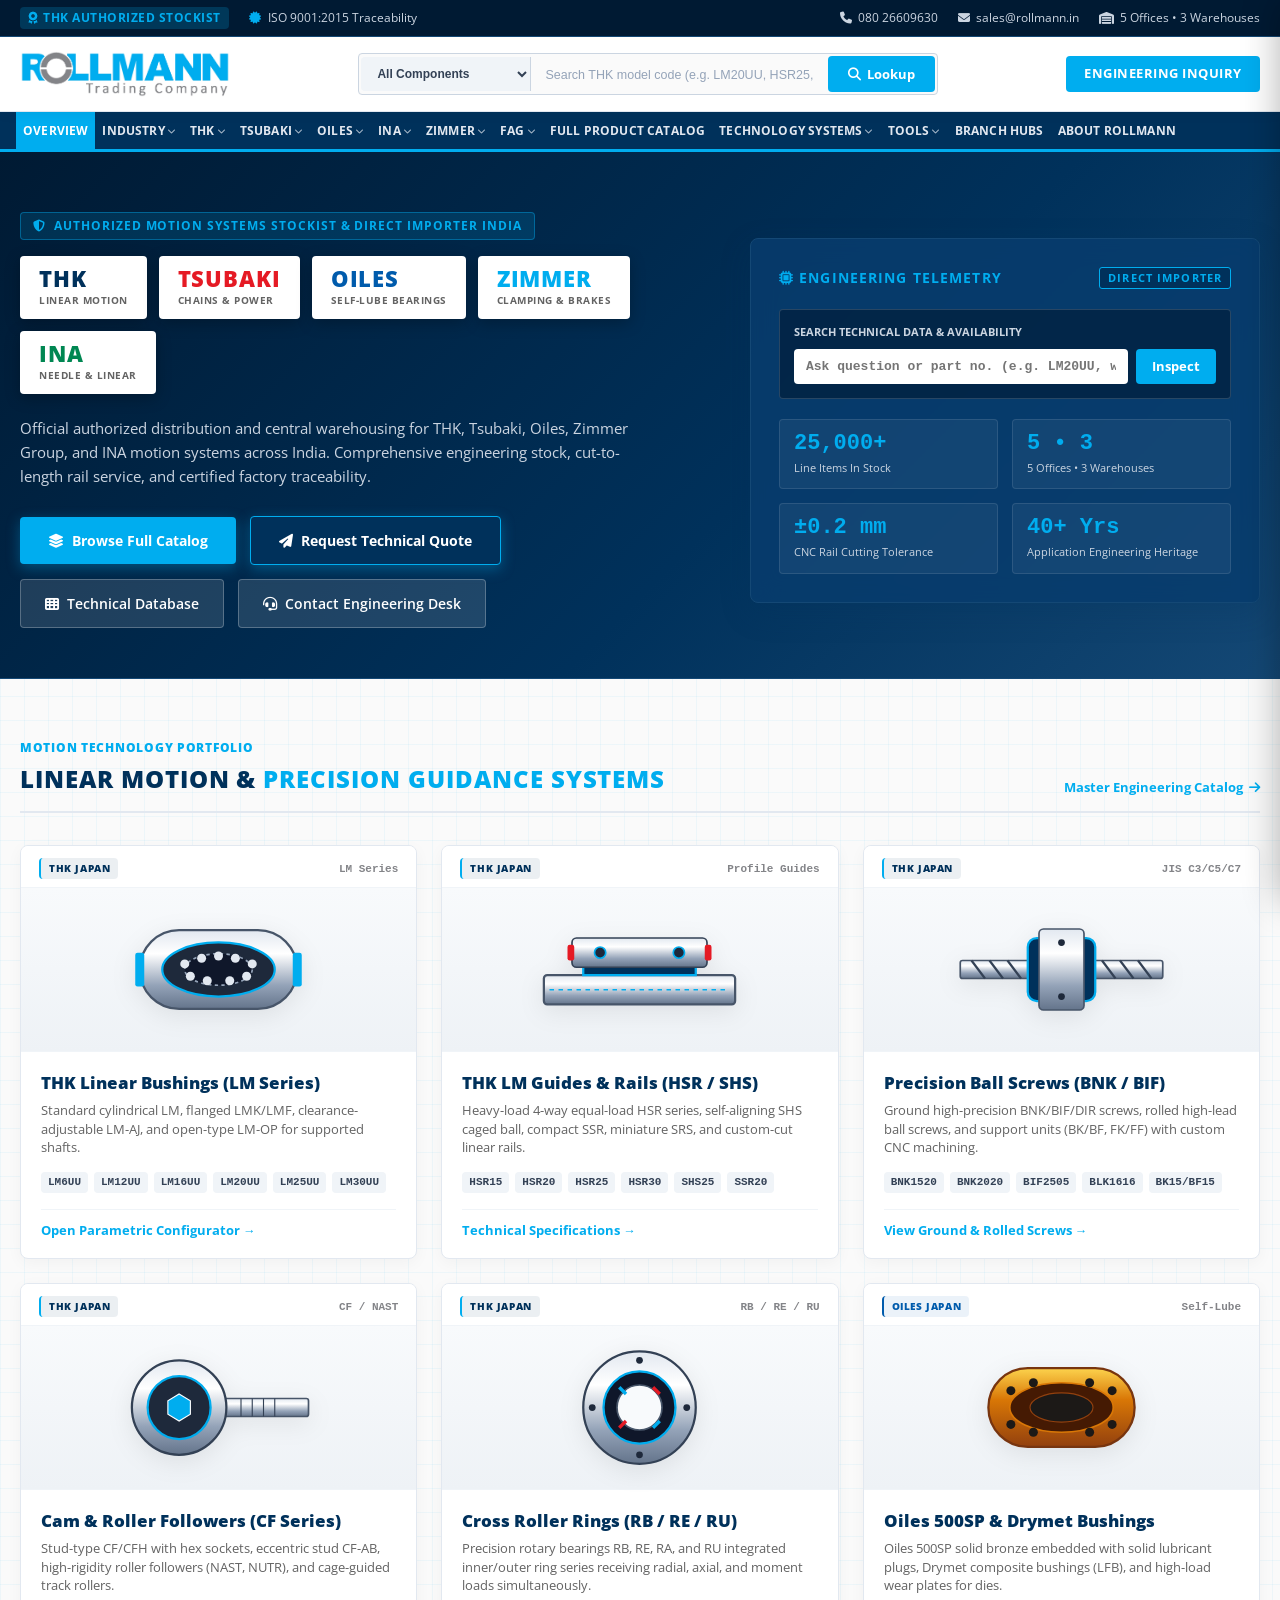
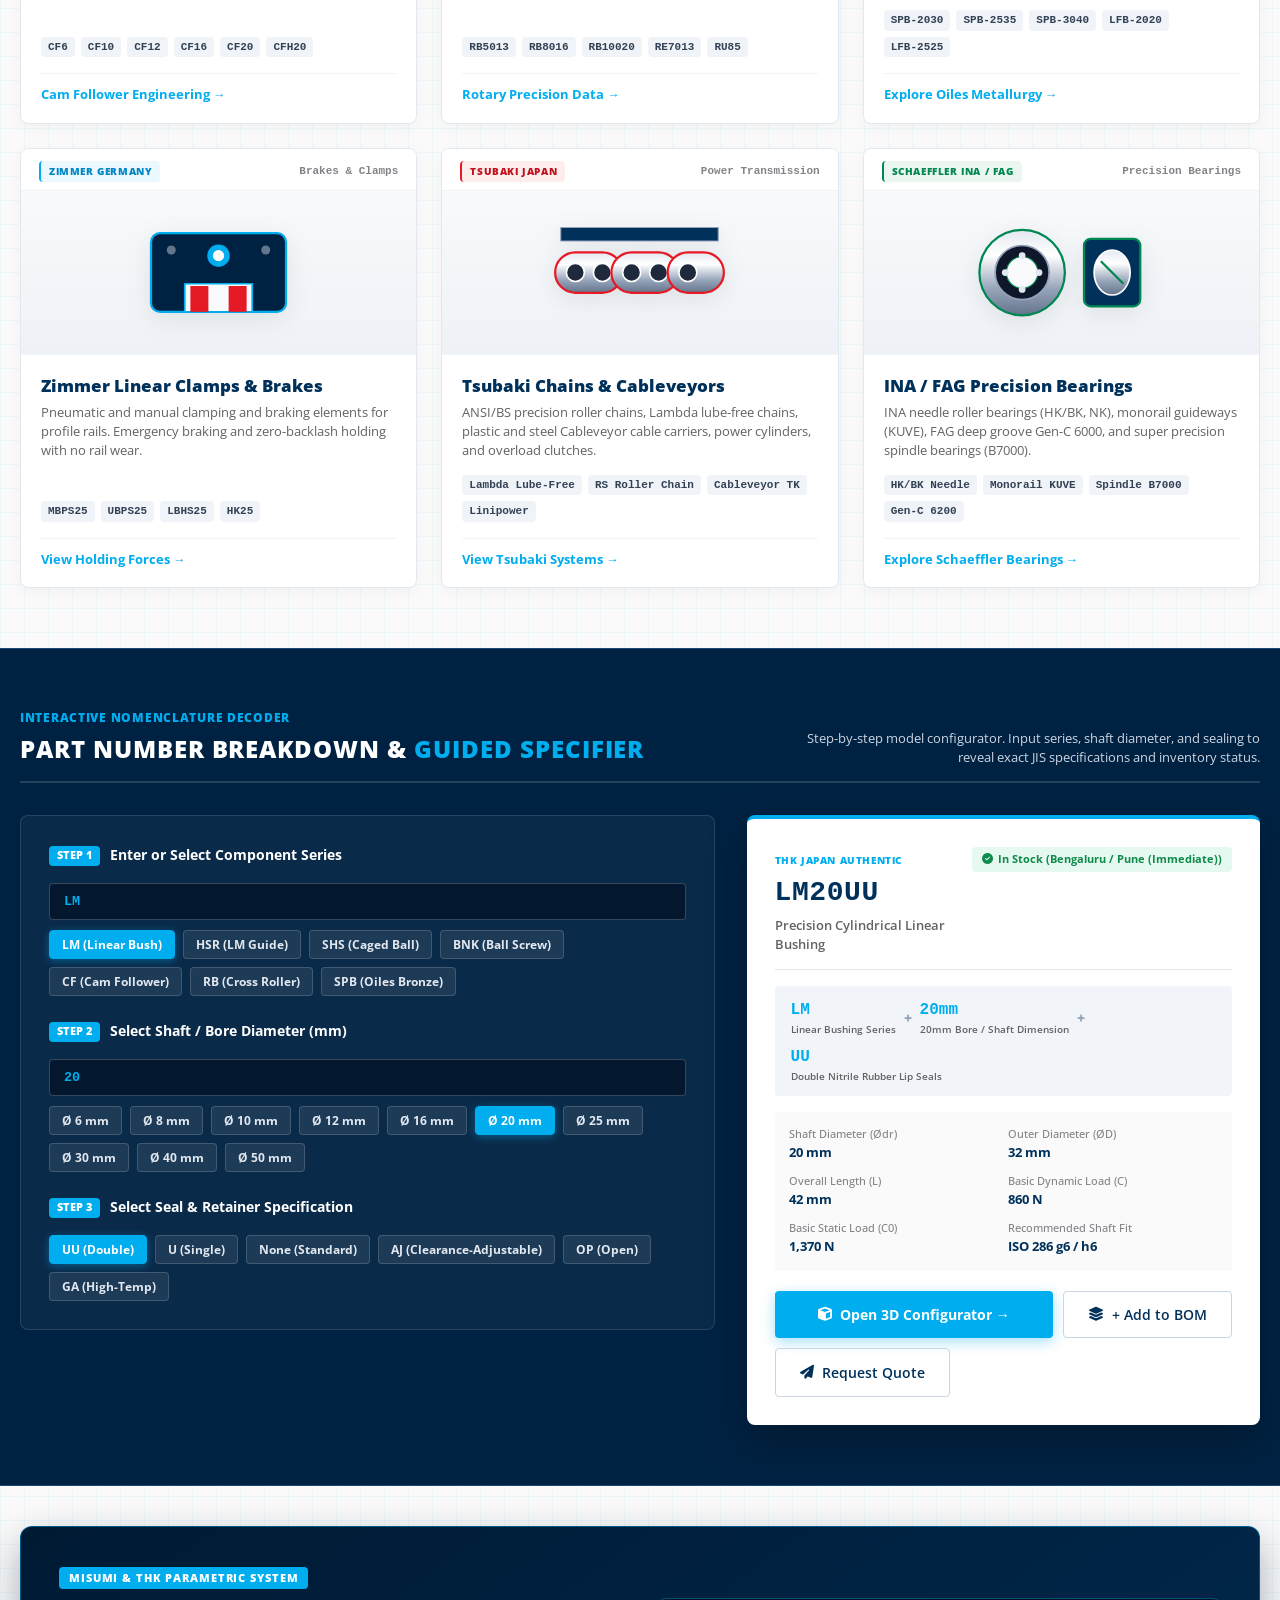
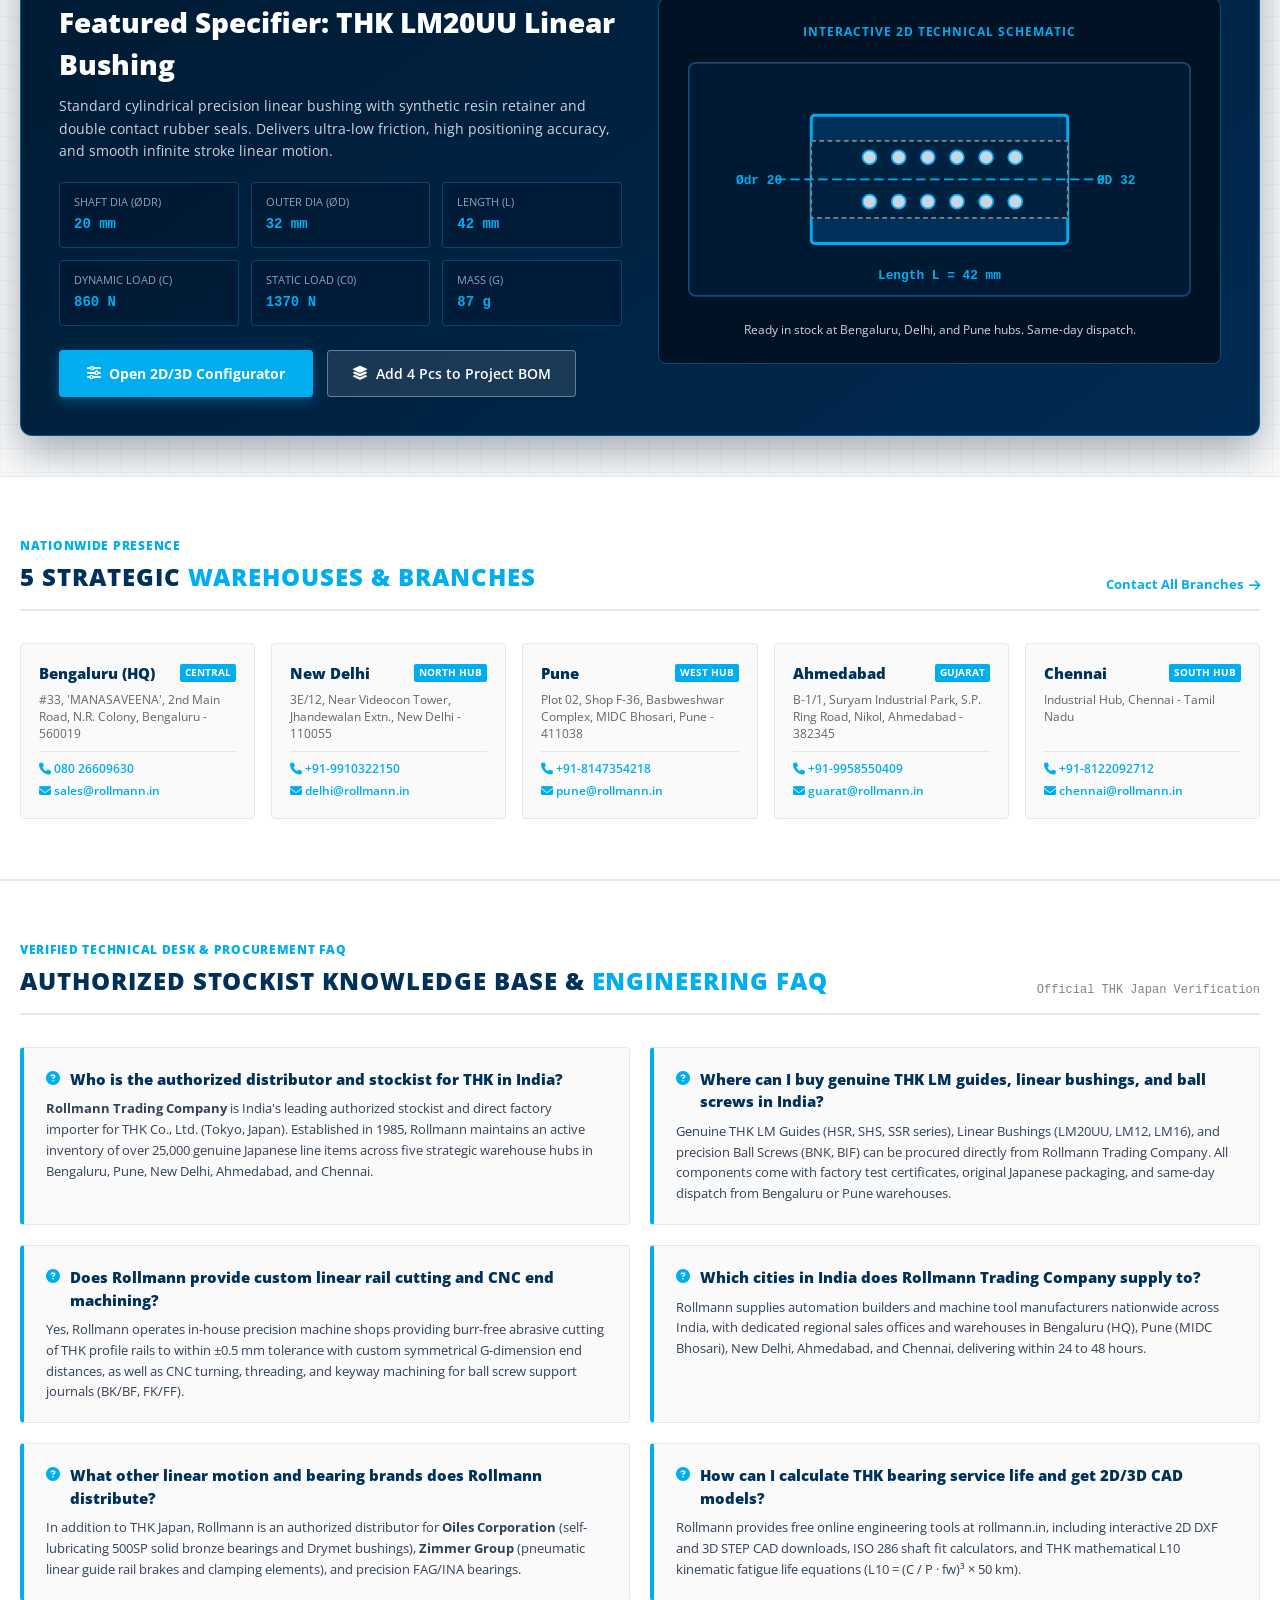
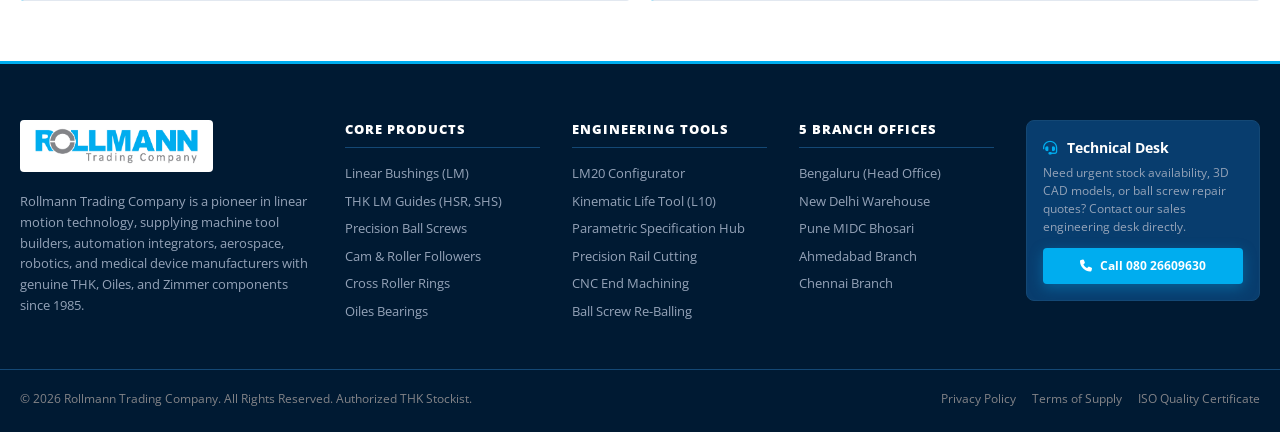
==== commit ecf87961: "Remove Section 5 machining services from homepage and fix Featured Specifier colors and contrast" ====
--- a/index.html
+++ b/index.html
@@ -1000,60 +1000,7 @@
     </div>
   </section>
 
-  <section class="section-industrial" style="background:var(--white);">
-    <div class="container">
-      <div class="section-head-bar">
-        <div>
-          <div style="font-size:12px; font-weight:800; text-transform:uppercase; color:var(--rollmann-cyan); letter-spacing:0.06em; margin-bottom:4px;">In-House Manufacturing Capabilities</div>
-          <h2 class="section-title">Precision Machining &amp; <span>Custom Assembly Services</span></h2>
-        </div>
-        <a href="services.html" class="section-view-link">
-          Explore Machine Shop <i class="fa-solid fa-arrow-right"></i>
-        </a>
-      </div>
-
-      <div class="services-grid">
-        <div class="service-card">
-          <div class="service-num">SERVICE 01</div>
-          <h3 class="service-title">Precision LM Rail Cutting</h3>
-          <p class="service-desc">
-            Burr-free precision abrasive and CNC cutting of THK linear rails to exact millimeter lengths, with end face chamfering and hole pitch matching.
-          </p>
-          <ul class="service-features">
-            <li><i class="fa-solid fa-check"></i> Tolerance within &plusmn;0.5 mm (&plusmn;0.2 mm precision grade)</li>
-            <li><i class="fa-solid fa-check"></i> Custom symmetrical end distances ($G$ dimension)</li>
-            <li><i class="fa-solid fa-check"></i> Rail joint preparation for extra-long travels (> 4m)</li>
-          </ul>
-        </div>
-
-        <div class="service-card">
-          <div class="service-num">SERVICE 02</div>
-          <h3 class="service-title">CNC Ball Screw End Machining</h3>
-          <p class="service-desc">
-            Custom journal turning, threading, keyway milling, and snap-ring grooving for fixed (BK, FK) and supported (BF, FF) bearing assemblies.
-          </p>
-          <ul class="service-features">
-            <li><i class="fa-solid fa-check"></i> Machined strictly per customer CAD or JIS standard</li>
-            <li><i class="fa-solid fa-check"></i> Radial runout verified within 0.005 mm</li>
-            <li><i class="fa-solid fa-check"></i> Factory fitted with locknuts &amp; preloaded angular bearings</li>
-          </ul>
-        </div>
-
-        <div class="service-card">
-          <div class="service-num">SERVICE 03</div>
-          <h3 class="service-title">Ball Screw Re-Balling &amp; Repair</h3>
-          <p class="service-desc">
-            Comprehensive refurbishment, raceway precision polishing, and oversize steel ball fitting to eliminate backlash and restore factory preload.
-          </p>
-          <ul class="service-features">
-            <li><i class="fa-solid fa-check"></i> Complete elimination of axial backlash</li>
-            <li><i class="fa-solid fa-check"></i> Emergency 48-hour plant breakdown turnaround</li>
-            <li><i class="fa-solid fa-check"></i> Cost savings up to 60% compared to new replacement</li>
-          </ul>
-        </div>
-      </div>
-    </div>
-  </section>
+  
 
   <section class="section-industrial branches-section">
     <div class="container">
--- a/styles.css
+++ b/styles.css
@@ -1442,16 +1442,15 @@
   gap: 10px;
   flex-wrap: wrap;
 }
-}
 
 .spotlight-box {
-  background: var(--navy-dark);
-  color: var(--white);
+  background: linear-gradient(145deg, #001A33 0%, #002B52 100%);
+  color: #FFFFFF;
   border-radius: var(--radius-lg);
-  padding: 36px;
+  padding: 38px;
   margin: 40px 0;
-  box-shadow: var(--shadow-lg);
-  border: 1px solid var(--navy-border);
+  box-shadow: 0 16px 40px rgba(0, 26, 51, 0.35);
+  border: 1px solid rgba(0, 173, 239, 0.4);
 }
 
 .spotlight-grid {
@@ -1496,10 +1495,22 @@
 }
 
 .spot-spec-cell {
-  background: rgba(255, 255, 255, 0.06);
-  border: 1px solid rgba(255, 255, 255, 0.12);
-  padding: 10px;
-  border-radius: var(--radius-sm);
+  background: rgba(0, 26, 51, 0.65);
+  border: 1px solid rgba(0, 173, 239, 0.3);
+  padding: 12px 14px;
+  border-radius: var(--radius-sm);
+}
+
+.spotlight-box .btn-secondary {
+  background: rgba(255, 255, 255, 0.1);
+  color: #FFFFFF;
+  border: 1px solid rgba(255, 255, 255, 0.35);
+}
+
+.spotlight-box .btn-secondary:hover {
+  background: rgba(0, 173, 239, 0.2);
+  border-color: #00ADEF;
+  color: #FFFFFF;
 }
 
 .spot-spec-label {
@@ -1517,8 +1528,8 @@
 }
 
 .schematic-box {
-  background: var(--navy-dark);
-  border: 1px solid var(--navy-border);
+  background: #001224;
+  border: 1px solid rgba(0, 173, 239, 0.4);
   border-radius: var(--radius-md);
   padding: 24px;
   text-align: center;
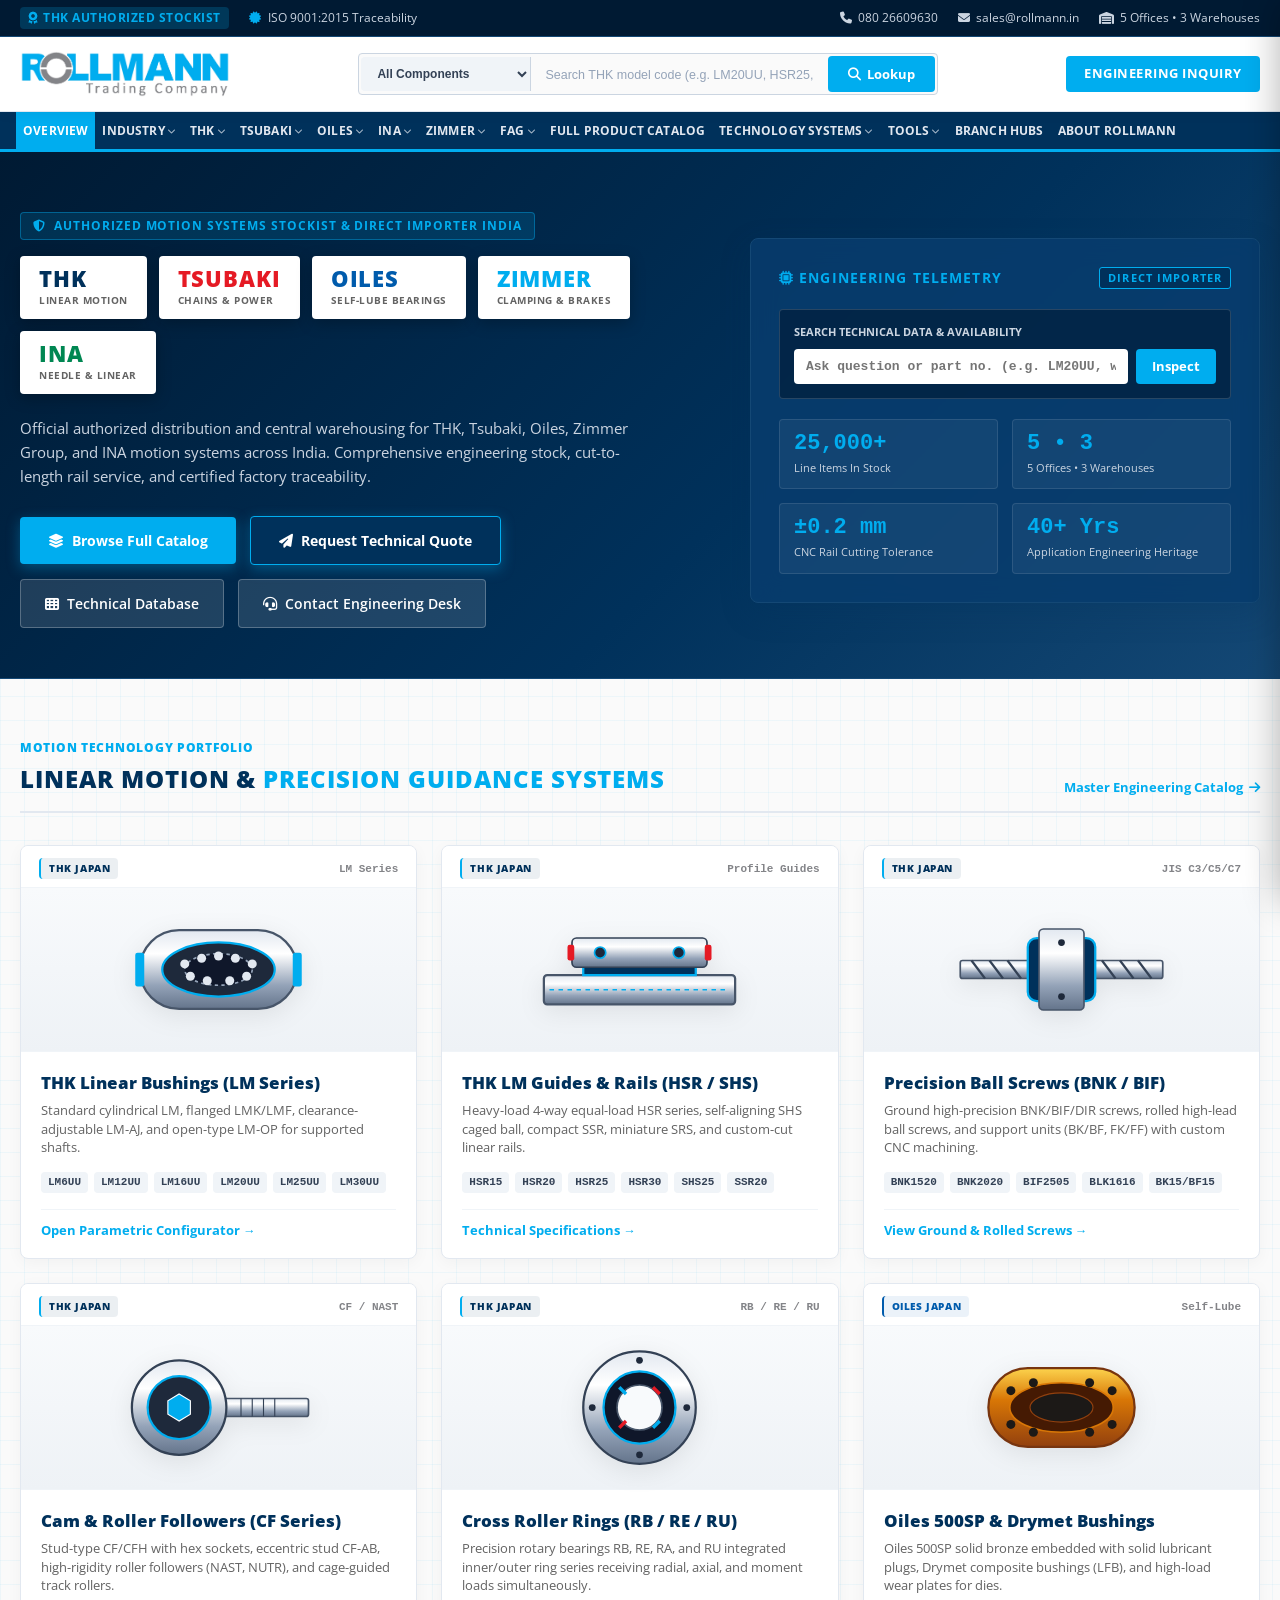
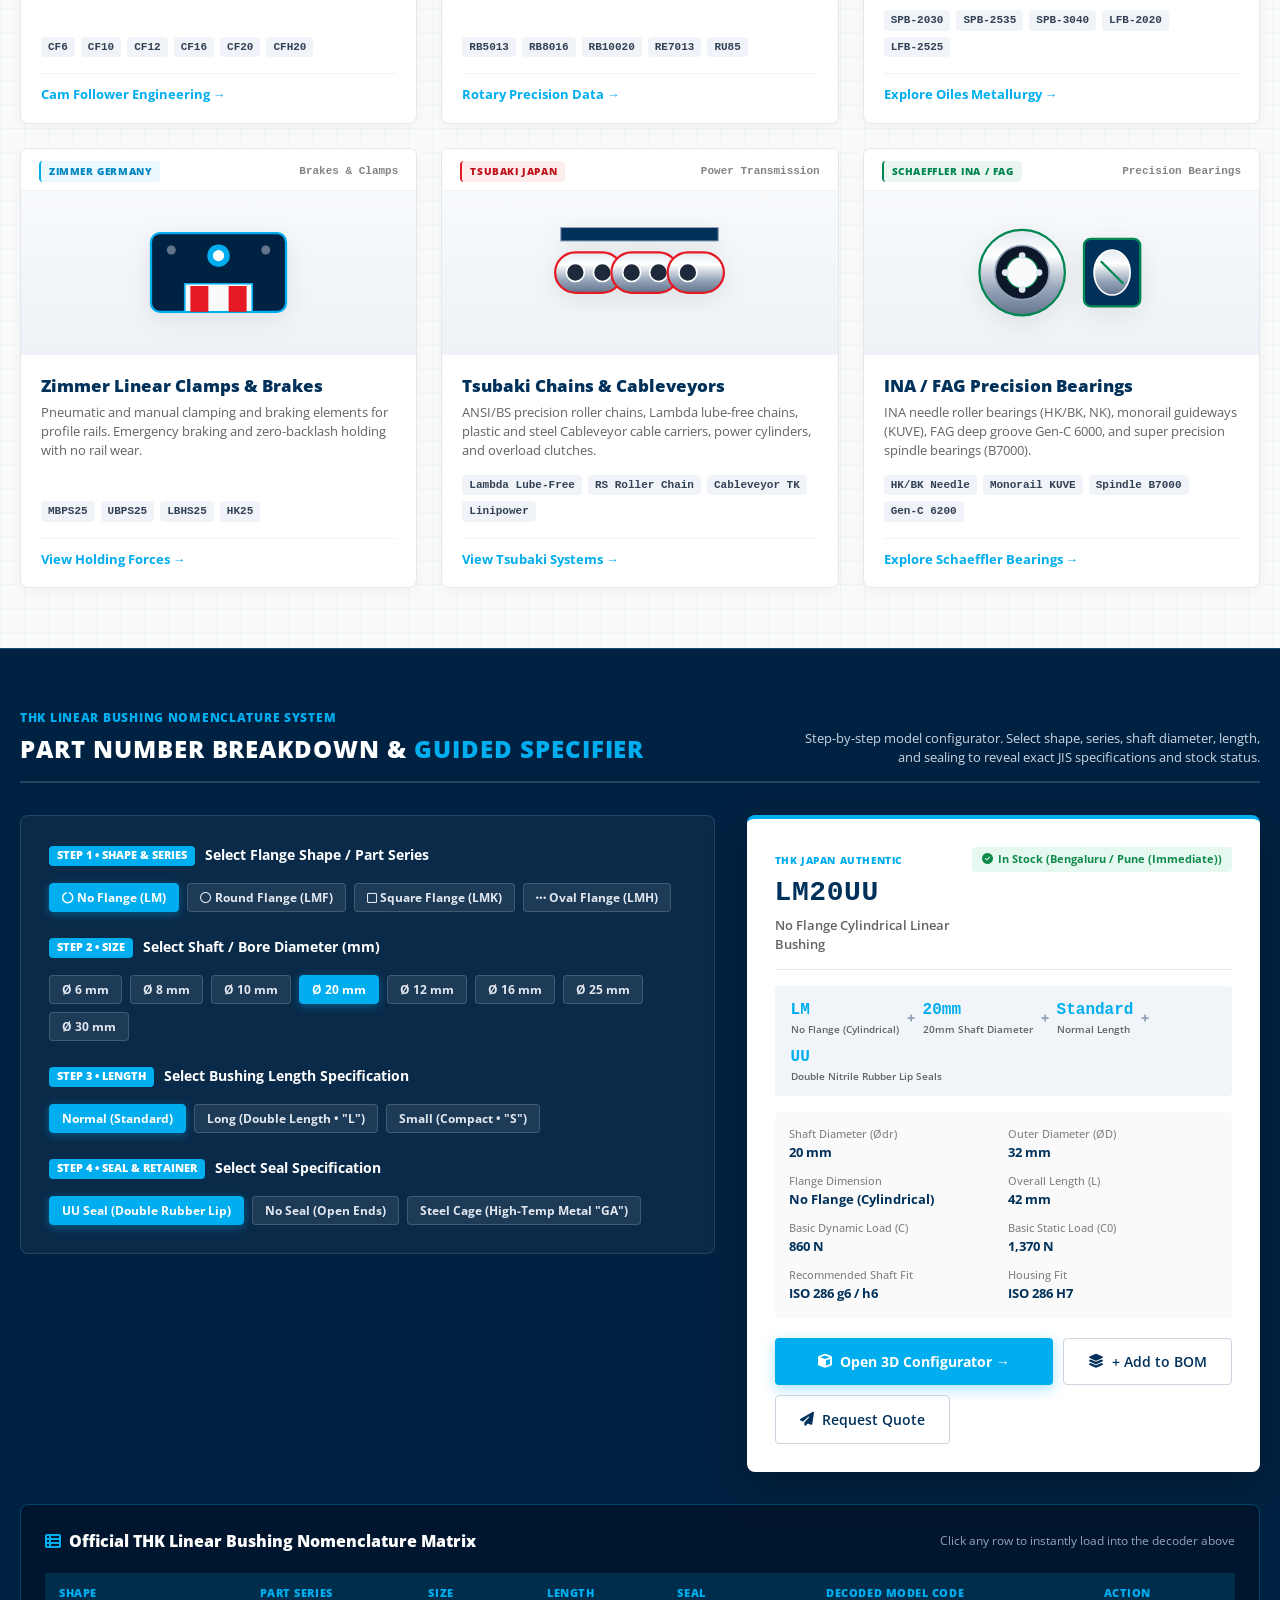
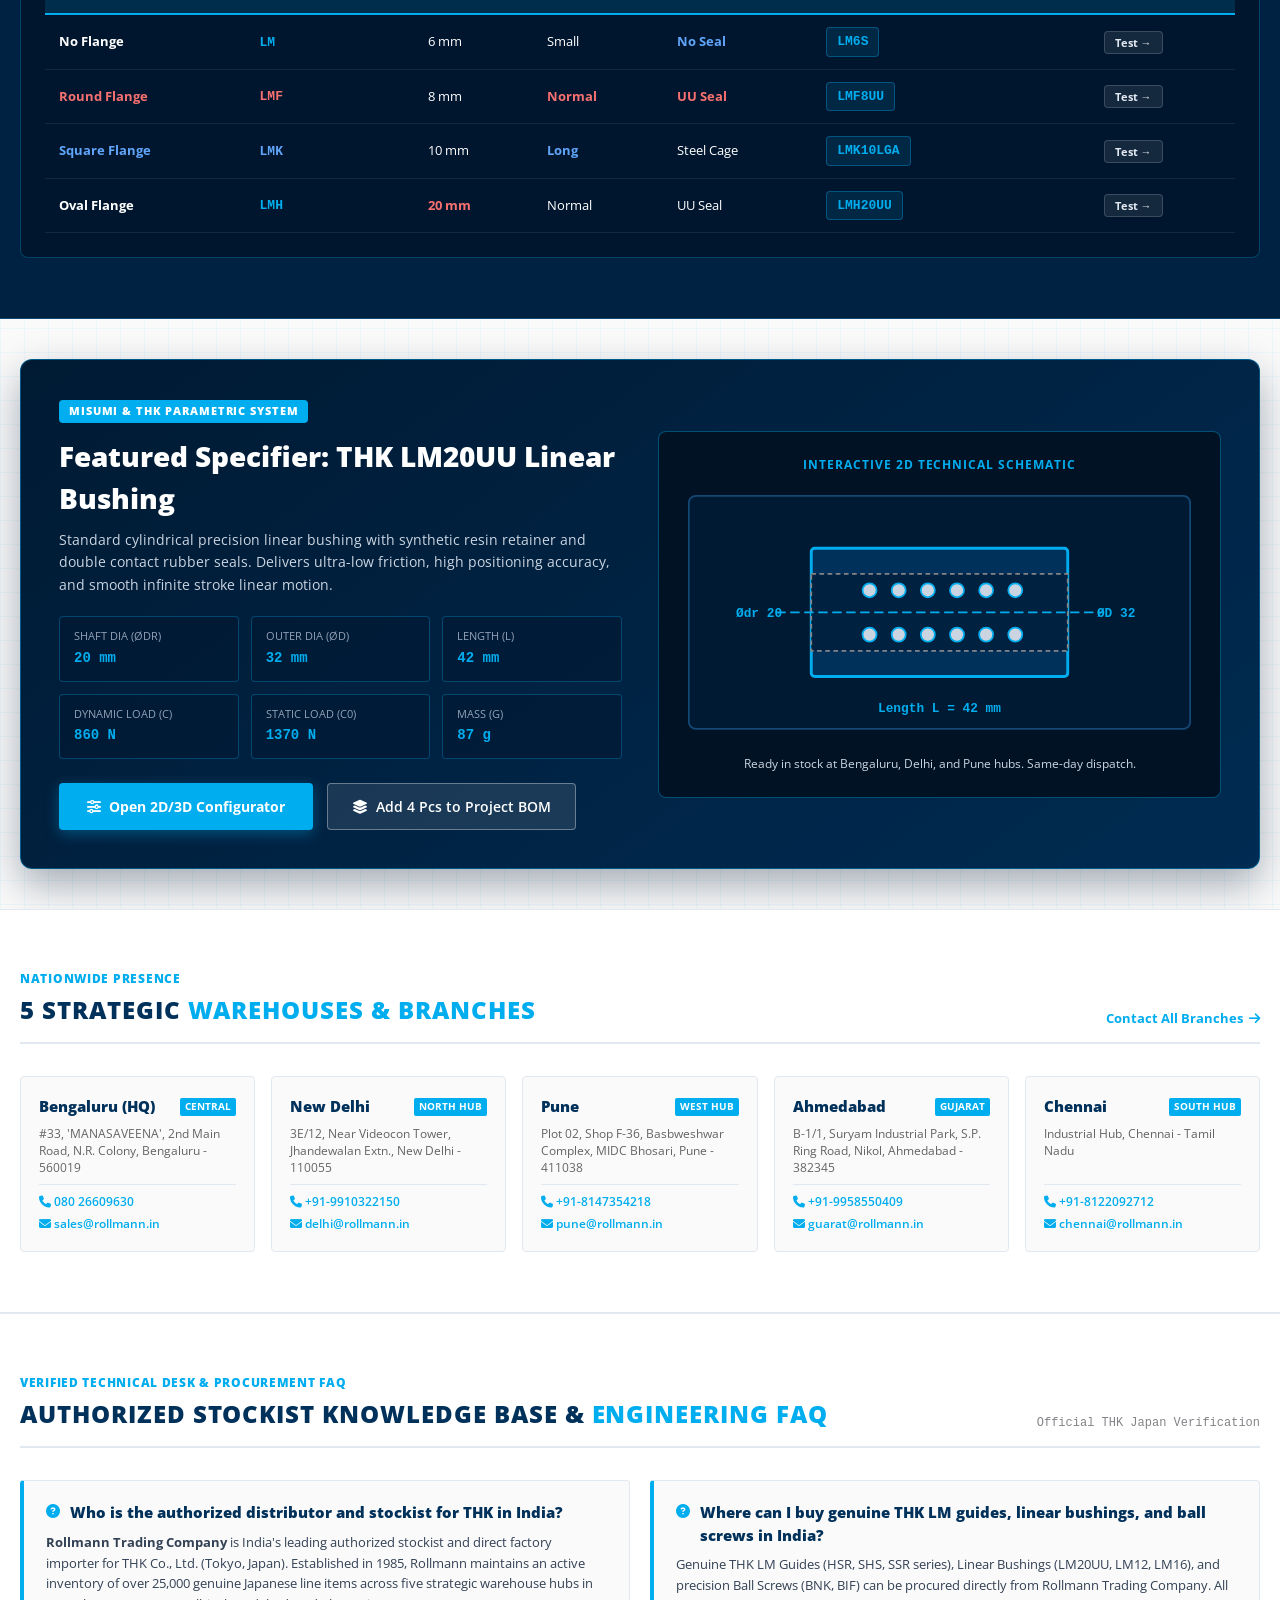
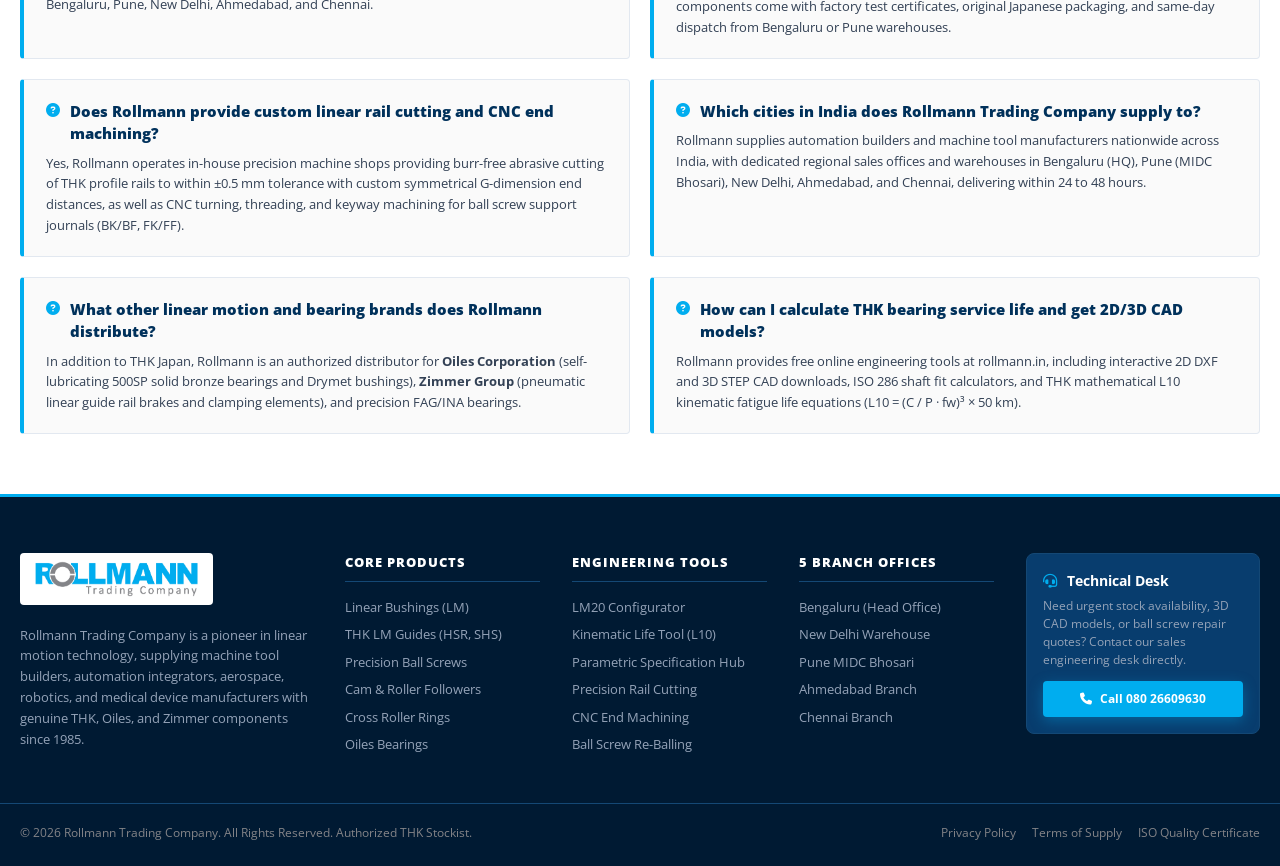
==== commit b8e63300: "Implement THK Linear Bushing nomenclature breakdown matrix with Shape, Size, Length, and Seal" ====
--- a/index.html
+++ b/index.html
@@ -795,15 +795,15 @@
     </div>
   </section>
 
-  <section class="section-breakdown" id="partBreakdownSection">
+    <section class="section-breakdown" id="partBreakdownSection">
     <div class="container">
       <div class="section-head-bar" style="border-bottom-color:rgba(255,255,255,0.15);">
         <div>
-          <div style="font-size:12px; font-weight:800; text-transform:uppercase; color:var(--rollmann-cyan); letter-spacing:0.06em; margin-bottom:4px;">Interactive Nomenclature Decoder</div>
+          <div style="font-size:12px; font-weight:800; text-transform:uppercase; color:var(--rollmann-cyan); letter-spacing:0.06em; margin-bottom:4px;">THK Linear Bushing Nomenclature System</div>
           <h2 class="section-title" style="color:var(--white);">Part Number Breakdown &amp; <span style="color:var(--rollmann-cyan);">Guided Specifier</span></h2>
         </div>
         <div style="font-size:12.5px; color:var(--gray-300); max-width:480px; text-align:right;">
-          Step-by-step model configurator. Input series, shaft diameter, and sealing to reveal exact JIS specifications and inventory status.
+          Step-by-step model configurator. Select shape, series, shaft diameter, length, and sealing to reveal exact JIS specifications and stock status.
         </div>
       </div>
 
@@ -811,41 +811,63 @@
         <div class="breakdown-wizard-card">
           <div class="wizard-step" id="step1Container">
             <div class="wizard-step-header">
-              <span class="wizard-step-badge">Step 1</span>
-              <span class="wizard-step-title">Enter or Select Component Series</span>
-            </div>
-            <div class="wizard-input-wrap">
-              <input type="text" id="breakdownSeriesInput" class="wizard-input" placeholder="Type series code (e.g. LM, HSR, BNK, CF)..." value="LM" autocomplete="off">
-            </div>
-            <div class="wizard-pills-row" id="seriesQuickPills">
-              <button type="button" class="wizard-pill active" data-series="LM">LM (Linear Bush)</button>
-              <button type="button" class="wizard-pill" data-series="HSR">HSR (LM Guide)</button>
-              <button type="button" class="wizard-pill" data-series="SHS">SHS (Caged Ball)</button>
-              <button type="button" class="wizard-pill" data-series="BNK">BNK (Ball Screw)</button>
-              <button type="button" class="wizard-pill" data-series="CF">CF (Cam Follower)</button>
-              <button type="button" class="wizard-pill" data-series="RB">RB (Cross Roller)</button>
-              <button type="button" class="wizard-pill" data-series="SPB">SPB (Oiles Bronze)</button>
+              <span class="wizard-step-badge">Step 1 &bull; Shape &amp; Series</span>
+              <span class="wizard-step-title">Select Flange Shape / Part Series</span>
+            </div>
+            <div class="wizard-pills-row" id="shapeQuickPills">
+              <button type="button" class="wizard-pill active" data-series="LM" data-shape="No Flange">
+                <i class="fa-solid fa-circle-notch"></i> No Flange (LM)
+              </button>
+              <button type="button" class="wizard-pill" data-series="LMF" data-shape="Round Flange">
+                <i class="fa-regular fa-circle"></i> Round Flange (LMF)
+              </button>
+              <button type="button" class="wizard-pill" data-series="LMK" data-shape="Square Flange">
+                <i class="fa-regular fa-square"></i> Square Flange (LMK)
+              </button>
+              <button type="button" class="wizard-pill" data-series="LMH" data-shape="Oval Flange">
+                <i class="fa-solid fa-ellipsis"></i> Oval Flange (LMH)
+              </button>
             </div>
           </div>
 
           <div class="wizard-step" id="step2Container">
             <div class="wizard-step-header">
-              <span class="wizard-step-badge">Step 2</span>
+              <span class="wizard-step-badge">Step 2 &bull; Size</span>
               <span class="wizard-step-title">Select Shaft / Bore Diameter (mm)</span>
             </div>
-            <div class="wizard-input-wrap">
-              <input type="text" id="breakdownDiaInput" class="wizard-input" placeholder="Type diameter (e.g. 20, 25, 30)..." value="20" autocomplete="off">
-            </div>
             <div class="wizard-pills-row" id="diaQuickPills">
+              <button type="button" class="wizard-pill" data-dia="6">&Oslash; 6 mm</button>
+              <button type="button" class="wizard-pill" data-dia="8">&Oslash; 8 mm</button>
+              <button type="button" class="wizard-pill" data-dia="10">&Oslash; 10 mm</button>
+              <button type="button" class="wizard-pill active" data-dia="20">&Oslash; 20 mm</button>
+              <button type="button" class="wizard-pill" data-dia="12">&Oslash; 12 mm</button>
+              <button type="button" class="wizard-pill" data-dia="16">&Oslash; 16 mm</button>
+              <button type="button" class="wizard-pill" data-dia="25">&Oslash; 25 mm</button>
+              <button type="button" class="wizard-pill" data-dia="30">&Oslash; 30 mm</button>
             </div>
           </div>
 
           <div class="wizard-step" id="step3Container">
             <div class="wizard-step-header">
-              <span class="wizard-step-badge">Step 3</span>
-              <span class="wizard-step-title">Select Seal &amp; Retainer Specification</span>
+              <span class="wizard-step-badge">Step 3 &bull; Length</span>
+              <span class="wizard-step-title">Select Bushing Length Specification</span>
+            </div>
+            <div class="wizard-pills-row" id="lengthQuickPills">
+              <button type="button" class="wizard-pill active" data-len="normal">Normal (Standard)</button>
+              <button type="button" class="wizard-pill" data-len="long">Long (Double Length &bull; "L")</button>
+              <button type="button" class="wizard-pill" data-len="small">Small (Compact &bull; "S")</button>
+            </div>
+          </div>
+
+          <div class="wizard-step" id="step4Container">
+            <div class="wizard-step-header">
+              <span class="wizard-step-badge">Step 4 &bull; Seal &amp; Retainer</span>
+              <span class="wizard-step-title">Select Seal Specification</span>
             </div>
             <div class="wizard-pills-row" id="sealQuickPills">
+              <button type="button" class="wizard-pill active" data-seal="UU">UU Seal (Double Rubber Lip)</button>
+              <button type="button" class="wizard-pill" data-seal="none">No Seal (Open Ends)</button>
+              <button type="button" class="wizard-pill" data-seal="cage">Steel Cage (High-Temp Metal "GA")</button>
             </div>
           </div>
         </div>
@@ -855,7 +877,7 @@
             <div>
               <span class="result-brand-tag" id="resBrandTag">THK JAPAN AUTHENTIC</span>
               <div class="result-part-code" id="resPartCode">LM20UU</div>
-              <div class="result-part-name" id="resPartName">Precision Cylindrical Linear Bushing</div>
+              <div class="result-part-name" id="resPartName">No Flange Cylindrical Linear Bushing</div>
             </div>
             <div class="result-status-pill" id="resStockPill">
               <i class="fa-solid fa-circle-check"></i> In Stock (Bengaluru / Pune)
@@ -865,7 +887,7 @@
           <div class="nomenclature-decoder-bar" id="resNomenclatureBar">
             <div class="nomen-token">
               <span class="nomen-val" id="nomToken1">LM</span>
-              <span class="nomen-lbl" id="nomLbl1">Linear Bushing Series</span>
+              <span class="nomen-lbl" id="nomLbl1">No Flange (Cylindrical)</span>
             </div>
             <div class="nomen-sep">+</div>
             <div class="nomen-token">
@@ -874,8 +896,13 @@
             </div>
             <div class="nomen-sep">+</div>
             <div class="nomen-token">
-              <span class="nomen-val" id="nomToken3">UU</span>
-              <span class="nomen-lbl" id="nomLbl3">Double Nitrile Rubber Seals</span>
+              <span class="nomen-val" id="nomToken3">Standard</span>
+              <span class="nomen-lbl" id="nomLbl3">Normal Length</span>
+            </div>
+            <div class="nomen-sep">+</div>
+            <div class="nomen-token">
+              <span class="nomen-val" id="nomToken4">UU</span>
+              <span class="nomen-lbl" id="nomLbl4">Double Nitrile Rubber Seals</span>
             </div>
           </div>
 
@@ -889,6 +916,10 @@
               <strong class="spec-val" id="specValD">32 mm</strong>
             </div>
             <div class="res-spec-item">
+              <span class="spec-label">Flange Dimension</span>
+              <strong class="spec-val" id="specValFlange">No Flange (Cylindrical)</strong>
+            </div>
+            <div class="res-spec-item">
               <span class="spec-label">Overall Length (L)</span>
               <strong class="spec-val" id="specValL">42 mm</strong>
             </div>
@@ -903,6 +934,10 @@
             <div class="res-spec-item">
               <span class="spec-label">Recommended Shaft Fit</span>
               <strong class="spec-val" id="specValFit">ISO 286 g6 / h6</strong>
+            </div>
+            <div class="res-spec-item">
+              <span class="spec-label">Housing Fit</span>
+              <strong class="spec-val" id="specValHousing">ISO 286 H7</strong>
             </div>
           </div>
 
@@ -917,6 +952,68 @@
               <i class="fa-solid fa-paper-plane"></i> Request Quote
             </a>
           </div>
+        </div>
+      </div>
+
+      <div class="nomen-ref-table-wrap">
+        <div style="display:flex; justify-content:space-between; align-items:center; flex-wrap:wrap; gap:10px; margin-bottom:6px;">
+          <h3 style="font-size:16px; font-weight:800; color:var(--white); display:flex; align-items:center; gap:8px;">
+            <i class="fa-solid fa-table-list" style="color:var(--rollmann-cyan);"></i> Official THK Linear Bushing Nomenclature Matrix
+          </h3>
+          <span style="font-size:12px; color:var(--gray-400);">Click any row to instantly load into the decoder above</span>
+        </div>
+        <div style="overflow-x:auto;">
+          <table class="nomen-table">
+            <thead>
+              <tr>
+                <th>Shape</th>
+                <th>Part Series</th>
+                <th>Size</th>
+                <th>Length</th>
+                <th>Seal</th>
+                <th>Decoded Model Code</th>
+                <th>Action</th>
+              </tr>
+            </thead>
+            <tbody>
+              <tr class="clickable-row" data-series="LM" data-dia="6" data-len="small" data-seal="none">
+                <td><strong>No Flange</strong></td>
+                <td><span style="color:var(--rollmann-cyan); font-weight:800; font-family:var(--font-mono);">LM</span></td>
+                <td>6 mm</td>
+                <td>Small</td>
+                <td><span style="color:#60A5FA; font-weight:700;">No Seal</span></td>
+                <td><span class="nomen-code-pill">LM6S</span></td>
+                <td><button type="button" class="wizard-pill" style="padding:3px 10px; font-size:11px;">Test &rarr;</button></td>
+              </tr>
+              <tr class="clickable-row" data-series="LMF" data-dia="8" data-len="normal" data-seal="UU">
+                <td><strong style="color:#F87171;">Round Flange</strong></td>
+                <td><span style="color:#F87171; font-weight:800; font-family:var(--font-mono);">LMF</span></td>
+                <td>8 mm</td>
+                <td><span style="color:#F87171; font-weight:700;">Normal</span></td>
+                <td><span style="color:#F87171; font-weight:700;">UU Seal</span></td>
+                <td><span class="nomen-code-pill">LMF8UU</span></td>
+                <td><button type="button" class="wizard-pill" style="padding:3px 10px; font-size:11px;">Test &rarr;</button></td>
+              </tr>
+              <tr class="clickable-row" data-series="LMK" data-dia="10" data-len="long" data-seal="cage">
+                <td><strong style="color:#60A5FA;">Square Flange</strong></td>
+                <td><span style="color:#60A5FA; font-weight:800; font-family:var(--font-mono);">LMK</span></td>
+                <td>10 mm</td>
+                <td><span style="color:#60A5FA; font-weight:700;">Long</span></td>
+                <td>Steel Cage</td>
+                <td><span class="nomen-code-pill">LMK10LGA</span></td>
+                <td><button type="button" class="wizard-pill" style="padding:3px 10px; font-size:11px;">Test &rarr;</button></td>
+              </tr>
+              <tr class="clickable-row" data-series="LMH" data-dia="20" data-len="normal" data-seal="UU">
+                <td><strong>Oval Flange</strong></td>
+                <td><span style="color:var(--rollmann-cyan); font-weight:800; font-family:var(--font-mono);">LMH</span></td>
+                <td><strong style="color:#F87171;">20 mm</strong></td>
+                <td>Normal</td>
+                <td>UU Seal</td>
+                <td><span class="nomen-code-pill">LMH20UU</span></td>
+                <td><button type="button" class="wizard-pill" style="padding:3px 10px; font-size:11px;">Test &rarr;</button></td>
+              </tr>
+            </tbody>
+          </table>
         </div>
       </div>
     </div>
--- a/styles.css
+++ b/styles.css
@@ -2752,3 +2752,57 @@
   }
 }
 
+
+
+.nomen-ref-table-wrap {
+  margin-top: 32px;
+  background: rgba(0, 18, 36, 0.65);
+  border: 1px solid rgba(0, 173, 239, 0.3);
+  border-radius: var(--radius-md);
+  padding: 24px;
+}
+
+.nomen-table {
+  width: 100%;
+  border-collapse: collapse;
+  font-size: 13px;
+  color: var(--white);
+  margin-top: 14px;
+}
+
+.nomen-table th {
+  background: rgba(0, 173, 239, 0.15);
+  color: var(--rollmann-cyan);
+  text-transform: uppercase;
+  font-size: 11px;
+  font-weight: 800;
+  letter-spacing: 0.05em;
+  padding: 12px 14px;
+  text-align: left;
+  border-bottom: 2px solid var(--rollmann-cyan);
+}
+
+.nomen-table td {
+  padding: 12px 14px;
+  border-bottom: 1px solid rgba(255, 255, 255, 0.08);
+}
+
+.nomen-table tr.clickable-row {
+  cursor: pointer;
+  transition: background 0.15s ease;
+}
+
+.nomen-table tr.clickable-row:hover {
+  background: rgba(0, 173, 239, 0.15);
+}
+
+.nomen-code-pill {
+  font-family: var(--font-mono);
+  font-weight: 800;
+  color: var(--rollmann-cyan);
+  background: rgba(0, 173, 239, 0.12);
+  padding: 4px 10px;
+  border-radius: 4px;
+  border: 1px solid rgba(0, 173, 239, 0.35);
+  display: inline-block;
+}
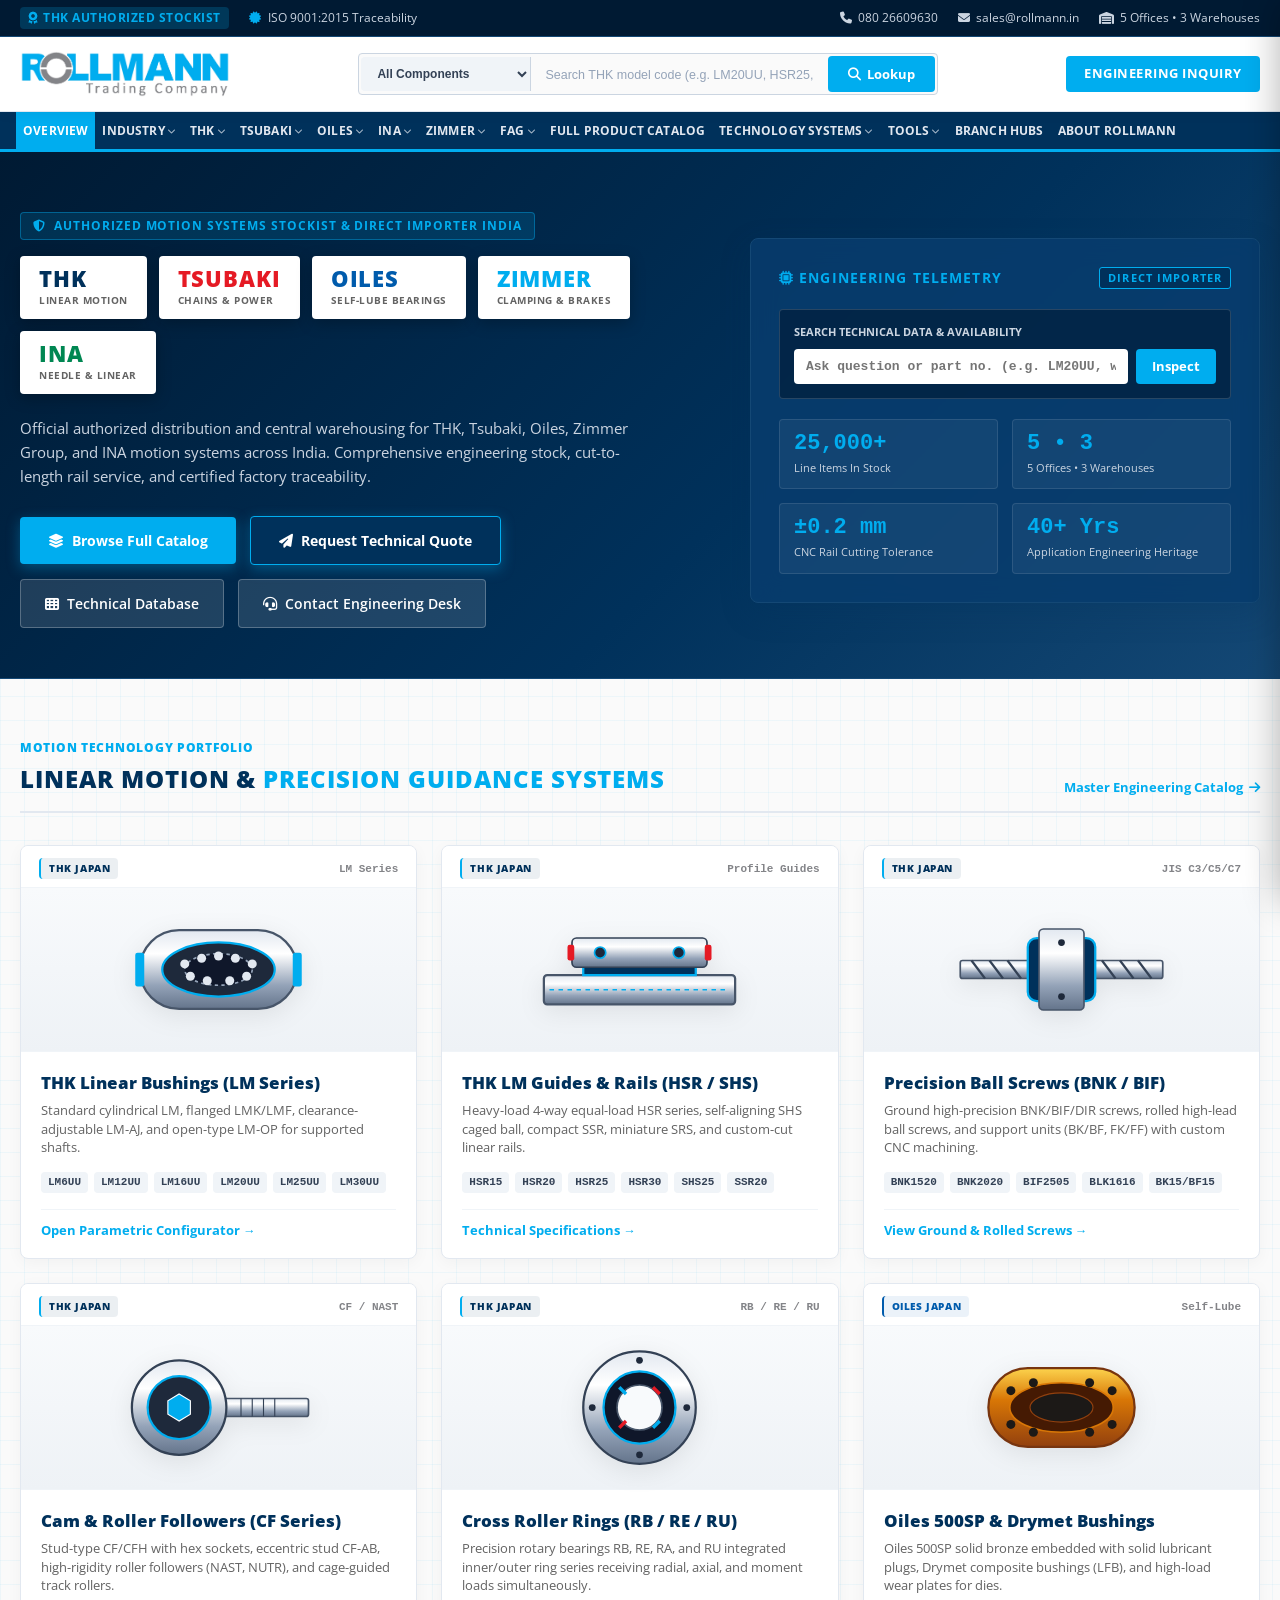
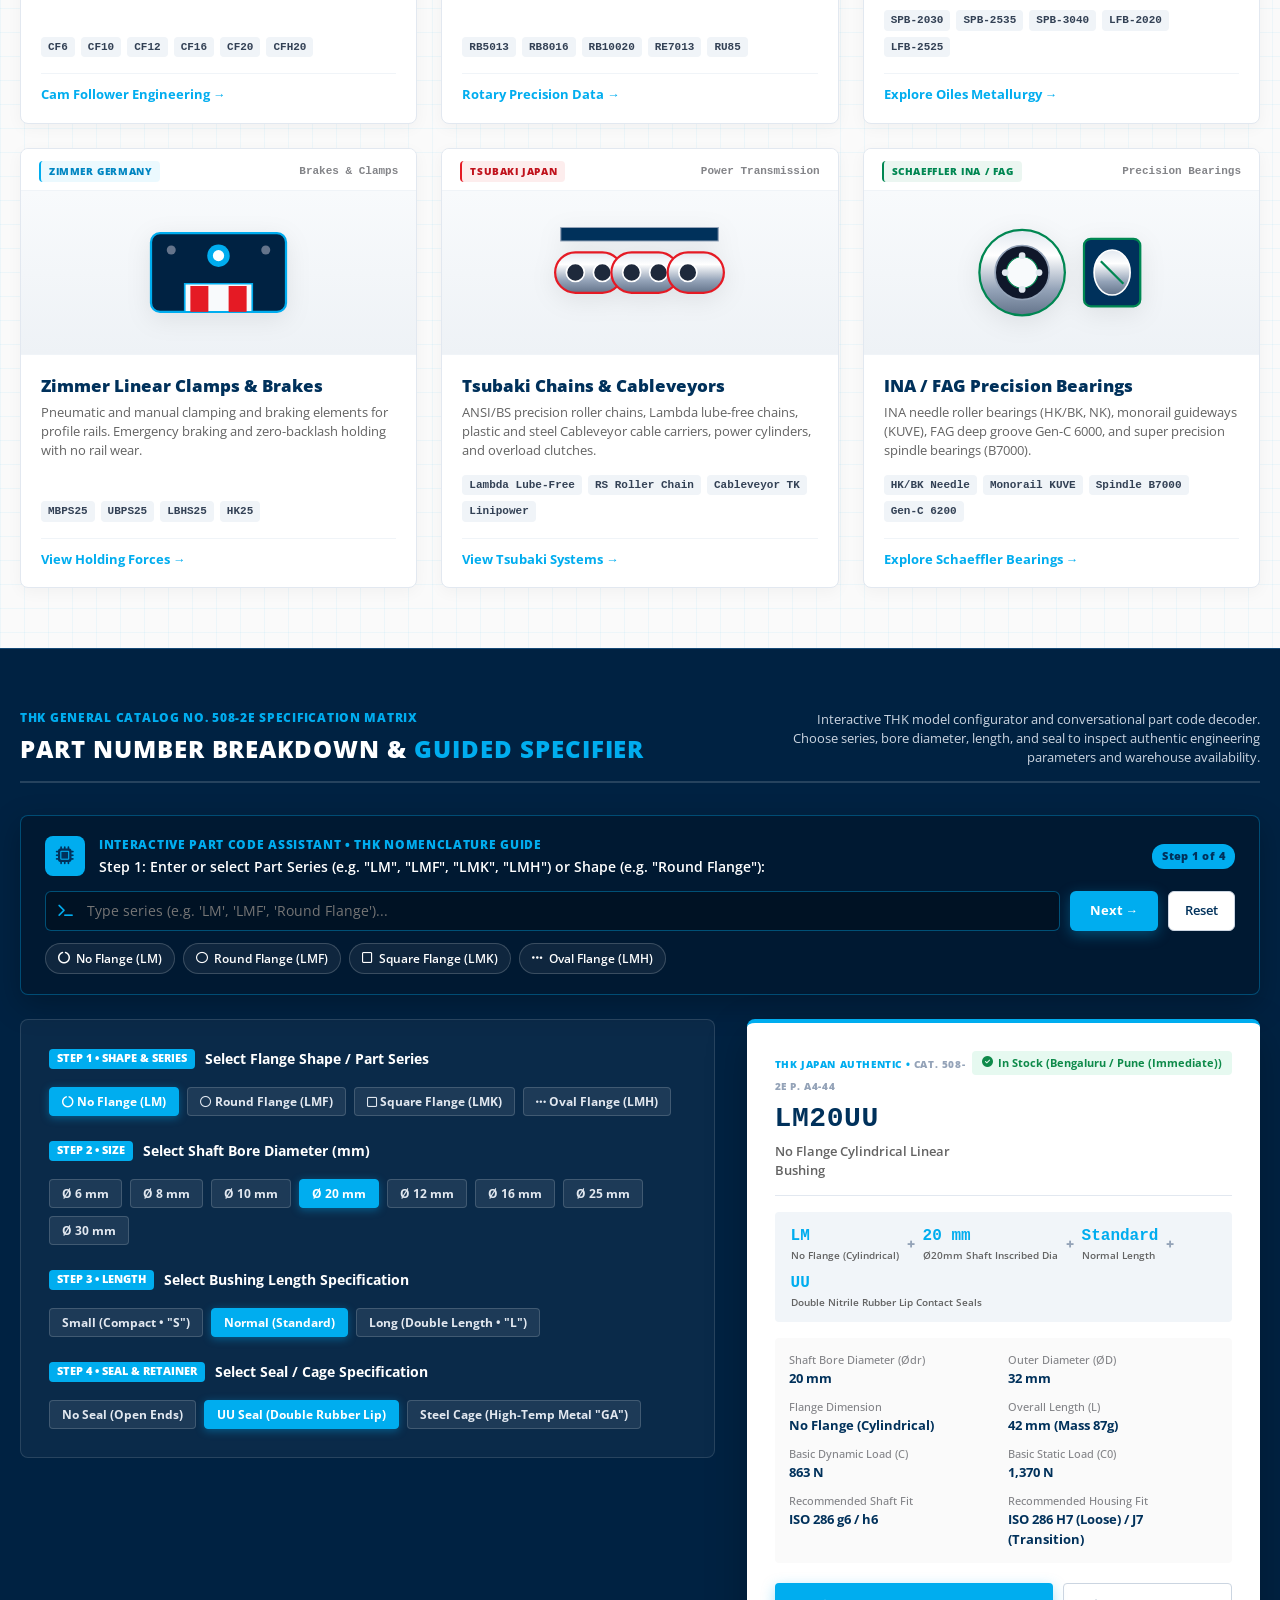
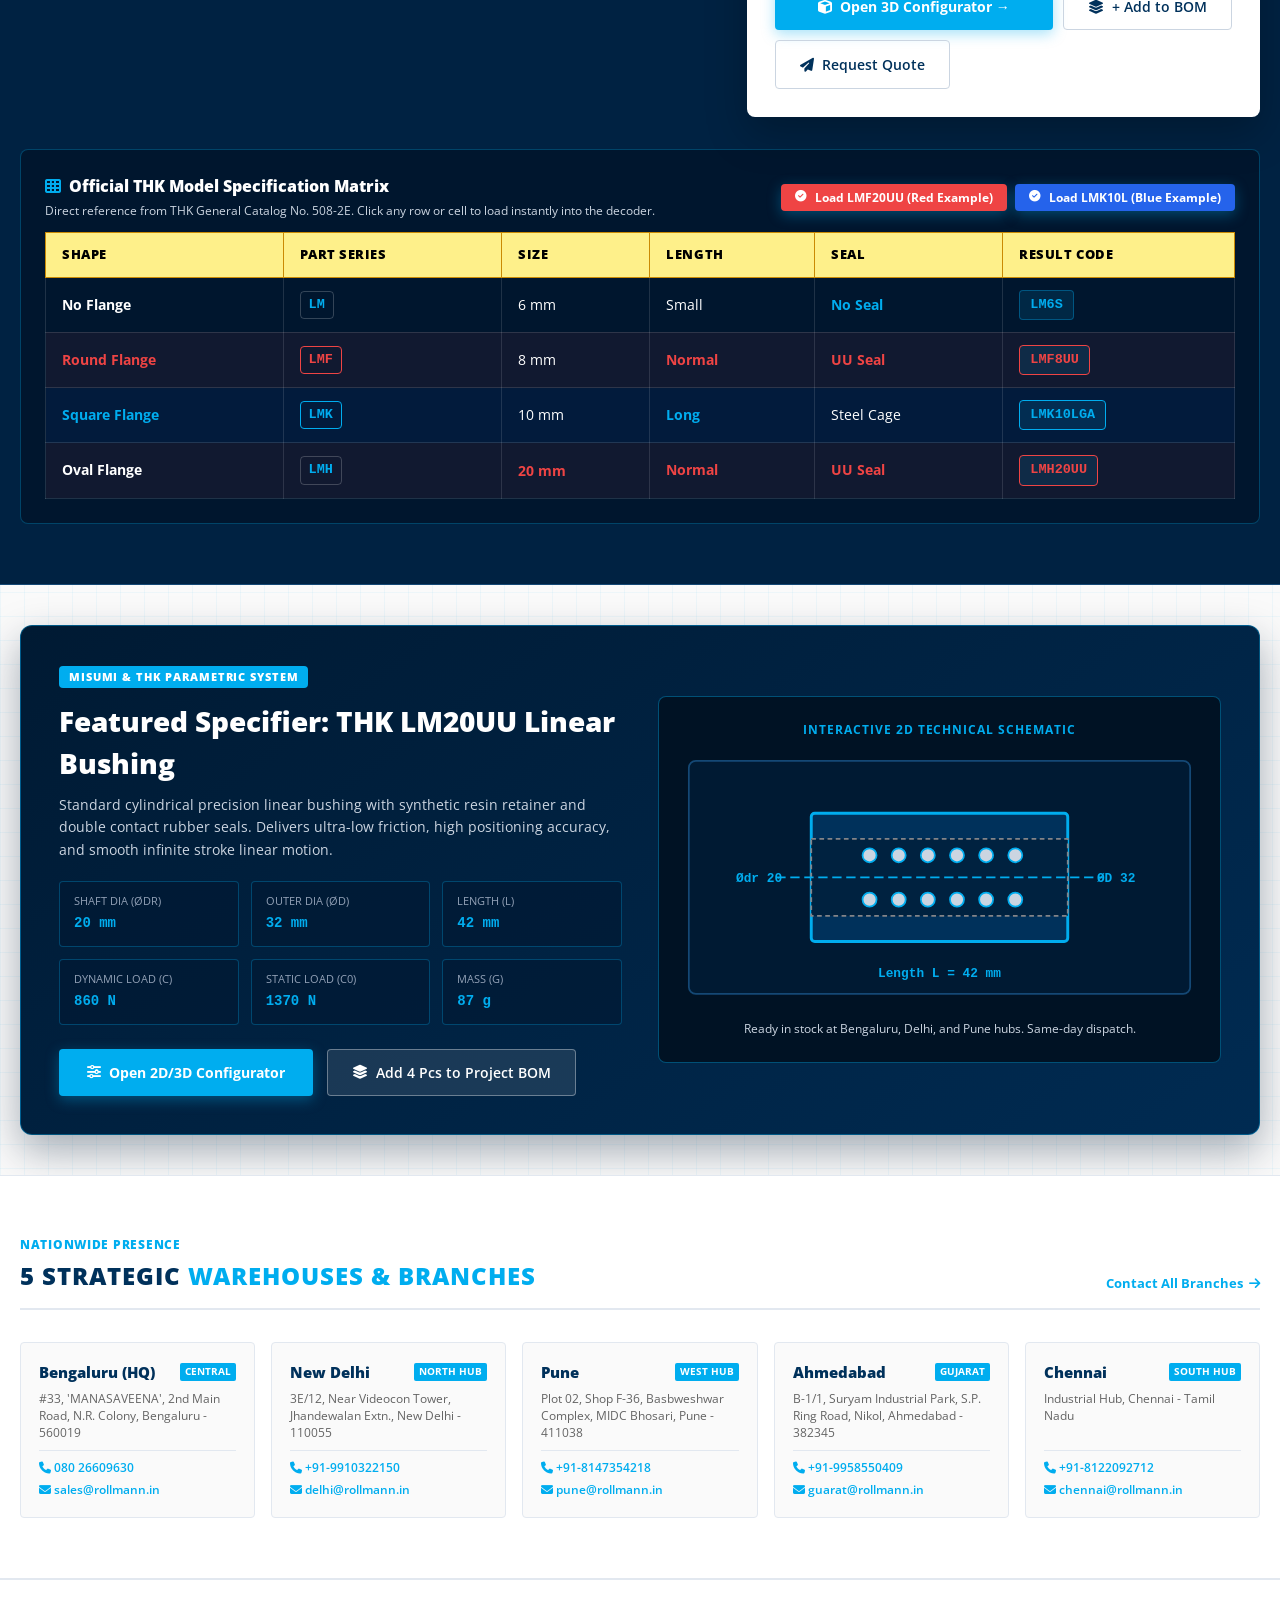
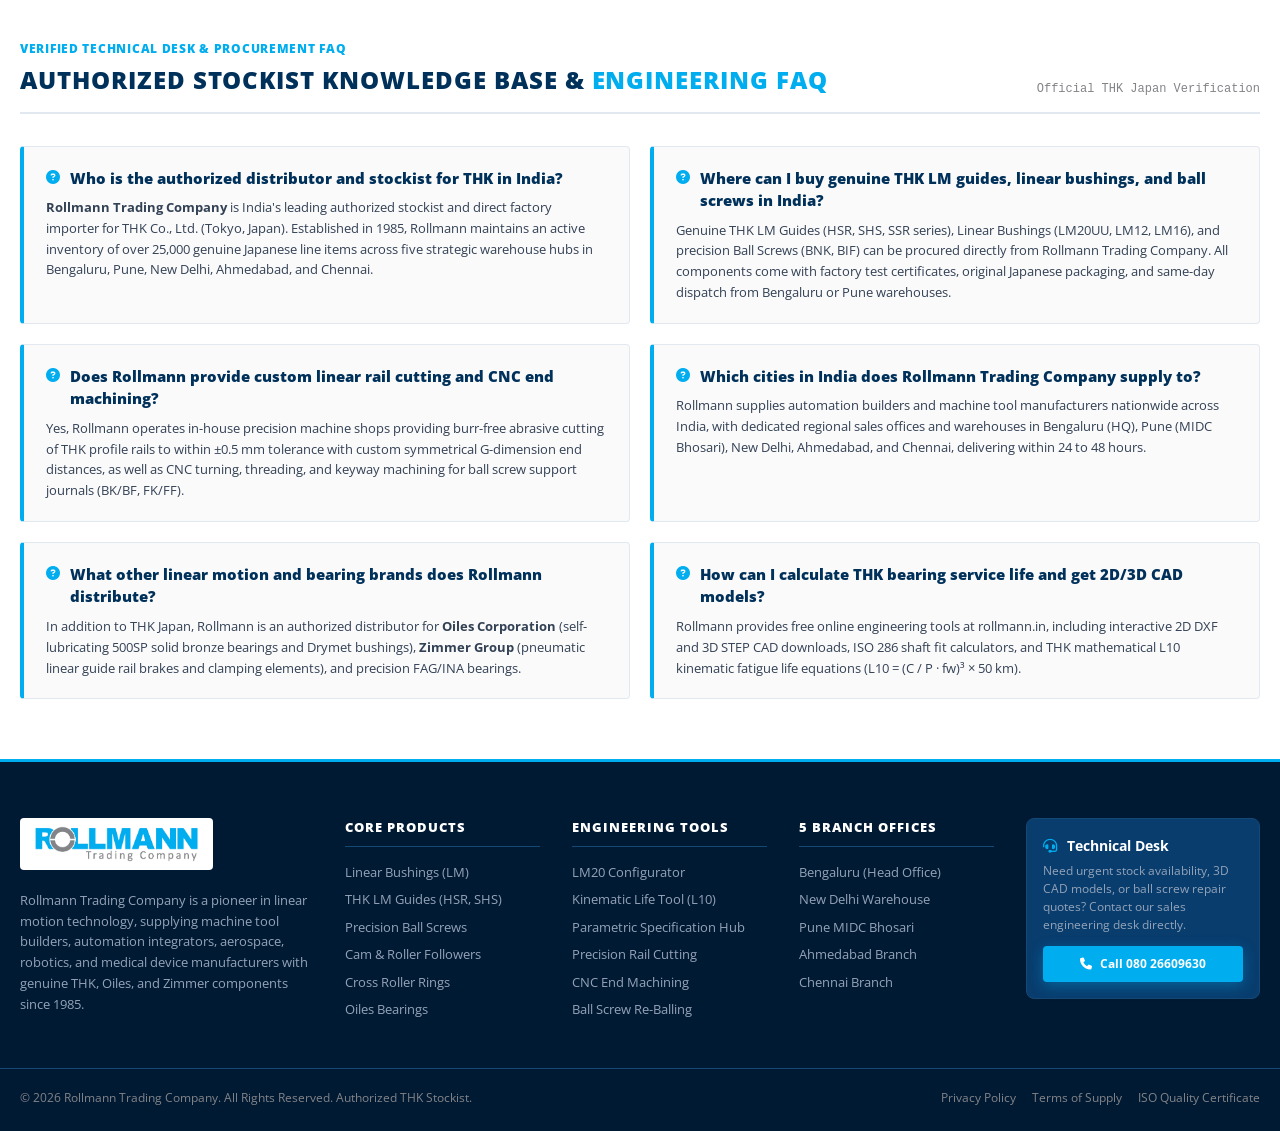
==== commit 23fd99f9: "Implement THK General Catalog 508-2E specification matrix table and interactive conversational part " ====
--- a/index.html
+++ b/index.html
@@ -795,15 +795,42 @@
     </div>
   </section>
 
-    <section class="section-breakdown" id="partBreakdownSection">
+        <section class="section-breakdown" id="partBreakdownSection">
     <div class="container">
       <div class="section-head-bar" style="border-bottom-color:rgba(255,255,255,0.15);">
         <div>
-          <div style="font-size:12px; font-weight:800; text-transform:uppercase; color:var(--rollmann-cyan); letter-spacing:0.06em; margin-bottom:4px;">THK Linear Bushing Nomenclature System</div>
+          <div style="font-size:12px; font-weight:800; text-transform:uppercase; color:var(--rollmann-cyan); letter-spacing:0.06em; margin-bottom:4px;">THK General Catalog No. 508-2E Specification Matrix</div>
           <h2 class="section-title" style="color:var(--white);">Part Number Breakdown &amp; <span style="color:var(--rollmann-cyan);">Guided Specifier</span></h2>
         </div>
         <div style="font-size:12.5px; color:var(--gray-300); max-width:480px; text-align:right;">
-          Step-by-step model configurator. Select shape, series, shaft diameter, length, and sealing to reveal exact JIS specifications and stock status.
+          Interactive THK model configurator and conversational part code decoder. Choose series, bore diameter, length, and seal to inspect authentic engineering parameters and warehouse availability.
+        </div>
+      </div>
+
+      <div class="guided-chat-wrapper">
+        <div class="guided-chat-header">
+          <div class="guided-bot-avatar">
+            <i class="fa-solid fa-microchip"></i>
+          </div>
+          <div style="flex:1;">
+            <div class="guided-bot-title">Interactive Part Code Assistant &bull; THK Nomenclature Guide</div>
+            <div class="guided-bot-prompt" id="guidedChatPrompt">Step 1: Enter or select Part Series (e.g. "LM", "LMF", "LMK", "LMH") or Shape (e.g. "Round Flange"):</div>
+          </div>
+          <span class="guided-step-badge" id="guidedStepBadge">Step 1 of 4</span>
+        </div>
+        <div class="guided-chat-input-row">
+          <div class="guided-input-inner">
+            <i class="fa-solid fa-terminal" style="color:var(--rollmann-cyan); font-size:13px; margin-left:12px;"></i>
+            <input type="text" id="guidedChatInput" class="guided-chat-input" placeholder="Type here (e.g. 'LM', 'LMF', 'Round Flange')..." autocomplete="off" />
+          </div>
+          <button type="button" id="guidedChatSubmit" class="btn-primary" style="padding:9px 20px; font-size:12.5px; border-radius:6px;">Next &rarr;</button>
+          <button type="button" id="guidedChatReset" class="btn-secondary" style="padding:9px 16px; font-size:12.5px; border-radius:6px; color:var(--navy-deep); border-color:var(--gray-300); background:#fff;">Reset</button>
+        </div>
+        <div class="guided-chips-row" id="guidedChatChips">
+          <button type="button" class="guided-chip" data-step="1" data-val="LM"><i class="fa-solid fa-circle-notch"></i> No Flange (LM)</button>
+          <button type="button" class="guided-chip" data-step="1" data-val="LMF"><i class="fa-regular fa-circle"></i> Round Flange (LMF)</button>
+          <button type="button" class="guided-chip" data-step="1" data-val="LMK"><i class="fa-regular fa-square"></i> Square Flange (LMK)</button>
+          <button type="button" class="guided-chip" data-step="1" data-val="LMH"><i class="fa-solid fa-ellipsis"></i> Oval Flange (LMH)</button>
         </div>
       </div>
 
@@ -833,7 +860,7 @@
           <div class="wizard-step" id="step2Container">
             <div class="wizard-step-header">
               <span class="wizard-step-badge">Step 2 &bull; Size</span>
-              <span class="wizard-step-title">Select Shaft / Bore Diameter (mm)</span>
+              <span class="wizard-step-title">Select Shaft Bore Diameter (mm)</span>
             </div>
             <div class="wizard-pills-row" id="diaQuickPills">
               <button type="button" class="wizard-pill" data-dia="6">&Oslash; 6 mm</button>
@@ -853,20 +880,20 @@
               <span class="wizard-step-title">Select Bushing Length Specification</span>
             </div>
             <div class="wizard-pills-row" id="lengthQuickPills">
+              <button type="button" class="wizard-pill" data-len="small">Small (Compact &bull; "S")</button>
               <button type="button" class="wizard-pill active" data-len="normal">Normal (Standard)</button>
               <button type="button" class="wizard-pill" data-len="long">Long (Double Length &bull; "L")</button>
-              <button type="button" class="wizard-pill" data-len="small">Small (Compact &bull; "S")</button>
             </div>
           </div>
 
           <div class="wizard-step" id="step4Container">
             <div class="wizard-step-header">
               <span class="wizard-step-badge">Step 4 &bull; Seal &amp; Retainer</span>
-              <span class="wizard-step-title">Select Seal Specification</span>
+              <span class="wizard-step-title">Select Seal / Cage Specification</span>
             </div>
             <div class="wizard-pills-row" id="sealQuickPills">
+              <button type="button" class="wizard-pill" data-seal="none">No Seal (Open Ends)</button>
               <button type="button" class="wizard-pill active" data-seal="UU">UU Seal (Double Rubber Lip)</button>
-              <button type="button" class="wizard-pill" data-seal="none">No Seal (Open Ends)</button>
               <button type="button" class="wizard-pill" data-seal="cage">Steel Cage (High-Temp Metal "GA")</button>
             </div>
           </div>
@@ -875,7 +902,7 @@
         <div class="breakdown-result-card" id="breakdownResultBox">
           <div class="result-header">
             <div>
-              <span class="result-brand-tag" id="resBrandTag">THK JAPAN AUTHENTIC</span>
+              <span class="result-brand-tag" id="resBrandTag">THK JAPAN AUTHENTIC &bull; Cat. 508-2E</span>
               <div class="result-part-code" id="resPartCode">LM20UU</div>
               <div class="result-part-name" id="resPartName">No Flange Cylindrical Linear Bushing</div>
             </div>
@@ -892,7 +919,7 @@
             <div class="nomen-sep">+</div>
             <div class="nomen-token">
               <span class="nomen-val" id="nomToken2">20</span>
-              <span class="nomen-lbl" id="nomLbl2">20mm Shaft Diameter</span>
+              <span class="nomen-lbl" id="nomLbl2">&Oslash;20mm Shaft Inscribed Dia</span>
             </div>
             <div class="nomen-sep">+</div>
             <div class="nomen-token">
@@ -908,7 +935,7 @@
 
           <div class="result-specs-grid" id="resSpecsGrid">
             <div class="res-spec-item">
-              <span class="spec-label">Shaft Diameter (&Oslash;dr)</span>
+              <span class="spec-label">Shaft Bore Diameter (&Oslash;dr)</span>
               <strong class="spec-val" id="specValDr">20 mm</strong>
             </div>
             <div class="res-spec-item">
@@ -921,11 +948,11 @@
             </div>
             <div class="res-spec-item">
               <span class="spec-label">Overall Length (L)</span>
-              <strong class="spec-val" id="specValL">42 mm</strong>
+              <strong class="spec-val" id="specValL">42 mm (Mass 87g)</strong>
             </div>
             <div class="res-spec-item">
               <span class="spec-label">Basic Dynamic Load (C)</span>
-              <strong class="spec-val" id="specValC">860 N</strong>
+              <strong class="spec-val" id="specValC">863 N</strong>
             </div>
             <div class="res-spec-item">
               <span class="spec-label">Basic Static Load (C0)</span>
@@ -936,13 +963,13 @@
               <strong class="spec-val" id="specValFit">ISO 286 g6 / h6</strong>
             </div>
             <div class="res-spec-item">
-              <span class="spec-label">Housing Fit</span>
-              <strong class="spec-val" id="specValHousing">ISO 286 H7</strong>
+              <span class="spec-label">Recommended Housing Fit</span>
+              <strong class="spec-val" id="specValHousing">ISO 286 H7 (Loose) / J7 (Transition)</strong>
             </div>
           </div>
 
           <div class="result-actions-row">
-            <a href="linear-bush.html" id="resCadLink" class="btn-primary" style="flex:1; justify-content:center;">
+            <a href="linear-bush.html?model=LM20UU" id="resCadLink" class="btn-primary" style="flex:1; justify-content:center;">
               <i class="fa-solid fa-cube"></i> Open 3D Configurator &rarr;
             </a>
             <button type="button" class="btn-secondary" id="resAddBomBtn" style="color:var(--navy-deep); border-color:var(--gray-300);">
@@ -956,14 +983,25 @@
       </div>
 
       <div class="nomen-ref-table-wrap">
-        <div style="display:flex; justify-content:space-between; align-items:center; flex-wrap:wrap; gap:10px; margin-bottom:6px;">
-          <h3 style="font-size:16px; font-weight:800; color:var(--white); display:flex; align-items:center; gap:8px;">
-            <i class="fa-solid fa-table-list" style="color:var(--rollmann-cyan);"></i> Official THK Linear Bushing Nomenclature Matrix
-          </h3>
-          <span style="font-size:12px; color:var(--gray-400);">Click any row to instantly load into the decoder above</span>
-        </div>
+        <div style="display:flex; justify-content:space-between; align-items:center; flex-wrap:wrap; gap:10px; margin-bottom:12px;">
+          <div>
+            <h3 style="font-size:16px; font-weight:800; color:var(--white); display:flex; align-items:center; gap:8px; margin:0 0 4px 0;">
+              <i class="fa-solid fa-table-cells" style="color:var(--rollmann-cyan);"></i> Official THK Model Specification Matrix
+            </h3>
+            <div style="font-size:12px; color:var(--gray-300);">Direct reference from THK General Catalog No. 508-2E. Click any row or cell to load instantly into the decoder.</div>
+          </div>
+          <div style="display:flex; gap:8px;">
+            <button type="button" class="btn-primary" id="btnQuickRedEx" style="padding:6px 14px; font-size:11.5px; background:#EF4444; border-color:#EF4444;">
+              <i class="fa-solid fa-circle-check"></i> Load LMF20UU (Red Example)
+            </button>
+            <button type="button" class="btn-primary" id="btnQuickBlueEx" style="padding:6px 14px; font-size:11.5px; background:#2563EB; border-color:#2563EB;">
+              <i class="fa-solid fa-circle-check"></i> Load LMK10L (Blue Example)
+            </button>
+          </div>
+        </div>
+
         <div style="overflow-x:auto;">
-          <table class="nomen-table">
+          <table class="user-spec-table">
             <thead>
               <tr>
                 <th>Shape</th>
@@ -971,46 +1009,41 @@
                 <th>Size</th>
                 <th>Length</th>
                 <th>Seal</th>
-                <th>Decoded Model Code</th>
-                <th>Action</th>
+                <th>Result Code</th>
               </tr>
             </thead>
             <tbody>
               <tr class="clickable-row" data-series="LM" data-dia="6" data-len="small" data-seal="none">
                 <td><strong>No Flange</strong></td>
-                <td><span style="color:var(--rollmann-cyan); font-weight:800; font-family:var(--font-mono);">LM</span></td>
+                <td><span class="series-tag">LM</span></td>
                 <td>6 mm</td>
                 <td>Small</td>
-                <td><span style="color:#60A5FA; font-weight:700;">No Seal</span></td>
+                <td><span style="color:#00ADEF; font-weight:700;">No Seal</span></td>
                 <td><span class="nomen-code-pill">LM6S</span></td>
-                <td><button type="button" class="wizard-pill" style="padding:3px 10px; font-size:11px;">Test &rarr;</button></td>
               </tr>
-              <tr class="clickable-row" data-series="LMF" data-dia="8" data-len="normal" data-seal="UU">
-                <td><strong style="color:#F87171;">Round Flange</strong></td>
-                <td><span style="color:#F87171; font-weight:800; font-family:var(--font-mono);">LMF</span></td>
+              <tr class="clickable-row highlight-red-row" data-series="LMF" data-dia="8" data-len="normal" data-seal="UU">
+                <td><strong style="color:#EF4444;">Round Flange</strong></td>
+                <td><span class="series-tag" style="color:#EF4444; border-color:#EF4444;">LMF</span></td>
                 <td>8 mm</td>
-                <td><span style="color:#F87171; font-weight:700;">Normal</span></td>
-                <td><span style="color:#F87171; font-weight:700;">UU Seal</span></td>
-                <td><span class="nomen-code-pill">LMF8UU</span></td>
-                <td><button type="button" class="wizard-pill" style="padding:3px 10px; font-size:11px;">Test &rarr;</button></td>
+                <td><span style="color:#EF4444; font-weight:700;">Normal</span></td>
+                <td><span style="color:#EF4444; font-weight:700;">UU Seal</span></td>
+                <td><span class="nomen-code-pill" style="border-color:#EF4444; color:#EF4444;">LMF8UU</span></td>
               </tr>
-              <tr class="clickable-row" data-series="LMK" data-dia="10" data-len="long" data-seal="cage">
-                <td><strong style="color:#60A5FA;">Square Flange</strong></td>
-                <td><span style="color:#60A5FA; font-weight:800; font-family:var(--font-mono);">LMK</span></td>
+              <tr class="clickable-row highlight-blue-row" data-series="LMK" data-dia="10" data-len="long" data-seal="cage">
+                <td><strong style="color:#00ADEF;">Square Flange</strong></td>
+                <td><span class="series-tag" style="color:#00ADEF; border-color:#00ADEF;">LMK</span></td>
                 <td>10 mm</td>
-                <td><span style="color:#60A5FA; font-weight:700;">Long</span></td>
+                <td><span style="color:#00ADEF; font-weight:700;">Long</span></td>
                 <td>Steel Cage</td>
-                <td><span class="nomen-code-pill">LMK10LGA</span></td>
-                <td><button type="button" class="wizard-pill" style="padding:3px 10px; font-size:11px;">Test &rarr;</button></td>
+                <td><span class="nomen-code-pill" style="border-color:#00ADEF; color:#00ADEF;">LMK10LGA</span></td>
               </tr>
-              <tr class="clickable-row" data-series="LMH" data-dia="20" data-len="normal" data-seal="UU">
+              <tr class="clickable-row highlight-red-row" data-series="LMH" data-dia="20" data-len="normal" data-seal="UU">
                 <td><strong>Oval Flange</strong></td>
-                <td><span style="color:var(--rollmann-cyan); font-weight:800; font-family:var(--font-mono);">LMH</span></td>
-                <td><strong style="color:#F87171;">20 mm</strong></td>
-                <td>Normal</td>
-                <td>UU Seal</td>
-                <td><span class="nomen-code-pill">LMH20UU</span></td>
-                <td><button type="button" class="wizard-pill" style="padding:3px 10px; font-size:11px;">Test &rarr;</button></td>
+                <td><span class="series-tag">LMH</span></td>
+                <td><strong style="color:#EF4444; font-size:14px;">20 mm</strong></td>
+                <td><span style="color:#EF4444; font-weight:700;">Normal</span></td>
+                <td><span style="color:#EF4444; font-weight:700;">UU Seal</span></td>
+                <td><span class="nomen-code-pill" style="border-color:#EF4444; color:#EF4444;">LMH20UU</span></td>
               </tr>
             </tbody>
           </table>
--- a/styles.css
+++ b/styles.css
@@ -2806,3 +2806,172 @@
   border: 1px solid rgba(0, 173, 239, 0.35);
   display: inline-block;
 }
+
+
+.guided-chat-wrapper {
+  background: rgba(0, 24, 48, 0.85);
+  border: 1px solid rgba(0, 173, 239, 0.35);
+  border-radius: var(--radius-md);
+  padding: 20px 24px;
+  margin-bottom: 24px;
+  box-shadow: 0 10px 30px rgba(0, 0, 0, 0.25);
+}
+
+.guided-chat-header {
+  display: flex;
+  align-items: center;
+  gap: 14px;
+  margin-bottom: 14px;
+}
+
+.guided-bot-avatar {
+  width: 40px;
+  height: 40px;
+  border-radius: 8px;
+  background: var(--rollmann-cyan);
+  color: var(--navy-deep);
+  display: flex;
+  align-items: center;
+  justify-content: center;
+  font-size: 18px;
+  flex-shrink: 0;
+}
+
+.guided-bot-title {
+  font-size: 11.5px;
+  font-weight: 800;
+  text-transform: uppercase;
+  letter-spacing: 0.06em;
+  color: var(--rollmann-cyan);
+  margin-bottom: 2px;
+}
+
+.guided-bot-prompt {
+  font-size: 14px;
+  font-weight: 600;
+  color: var(--white);
+}
+
+.guided-step-badge {
+  font-size: 11px;
+  font-weight: 800;
+  color: var(--navy-deep);
+  background: var(--rollmann-cyan);
+  padding: 4px 10px;
+  border-radius: 12px;
+  letter-spacing: 0.04em;
+  white-space: nowrap;
+}
+
+.guided-chat-input-row {
+  display: flex;
+  gap: 10px;
+  margin-bottom: 12px;
+}
+
+.guided-input-inner {
+  flex: 1;
+  display: flex;
+  align-items: center;
+  background: #001224;
+  border: 1px solid rgba(0, 173, 239, 0.4);
+  border-radius: 6px;
+  transition: border-color 0.15s ease, box-shadow 0.15s ease;
+}
+
+.guided-input-inner:focus-within {
+  border-color: var(--rollmann-cyan);
+  box-shadow: 0 0 0 3px rgba(0, 173, 239, 0.2);
+}
+
+.guided-chat-input {
+  width: 100%;
+  padding: 10px 14px;
+  background: transparent;
+  border: none;
+  color: var(--white);
+  font-size: 13.5px;
+  font-family: inherit;
+  outline: none;
+}
+
+.guided-chips-row {
+  display: flex;
+  flex-wrap: wrap;
+  gap: 8px;
+  align-items: center;
+}
+
+.guided-chip {
+  background: rgba(255, 255, 255, 0.06);
+  border: 1px solid rgba(255, 255, 255, 0.18);
+  color: var(--white);
+  padding: 6px 12px;
+  border-radius: 20px;
+  font-size: 12px;
+  font-weight: 600;
+  cursor: pointer;
+  display: inline-flex;
+  align-items: center;
+  gap: 6px;
+  transition: all 0.15s ease;
+}
+
+.guided-chip:hover {
+  background: var(--rollmann-cyan);
+  color: var(--navy-deep);
+  border-color: var(--rollmann-cyan);
+}
+
+.user-spec-table {
+  width: 100%;
+  border-collapse: collapse;
+  font-size: 13.5px;
+  color: var(--white);
+  border: 1px solid rgba(255, 255, 255, 0.2);
+}
+
+.user-spec-table thead th {
+  background: #FEF08A;
+  color: #000000;
+  font-weight: 900;
+  font-size: 13px;
+  text-transform: uppercase;
+  letter-spacing: 0.04em;
+  padding: 12px 16px;
+  text-align: left;
+  border: 1px solid #CA8A04;
+}
+
+.user-spec-table tbody td {
+  padding: 12px 16px;
+  border: 1px solid rgba(255, 255, 255, 0.12);
+  vertical-align: middle;
+}
+
+.user-spec-table tr.clickable-row {
+  cursor: pointer;
+  transition: background 0.15s ease;
+}
+
+.user-spec-table tr.clickable-row:hover {
+  background: rgba(0, 173, 239, 0.15) !important;
+}
+
+.user-spec-table tr.highlight-red-row {
+  background: rgba(239, 68, 68, 0.07);
+}
+
+.user-spec-table tr.highlight-blue-row {
+  background: rgba(37, 99, 235, 0.07);
+}
+
+.series-tag {
+  font-family: var(--font-mono);
+  font-weight: 800;
+  padding: 3px 8px;
+  border-radius: 4px;
+  border: 1px solid rgba(255, 255, 255, 0.2);
+  display: inline-block;
+  color: var(--rollmann-cyan);
+}
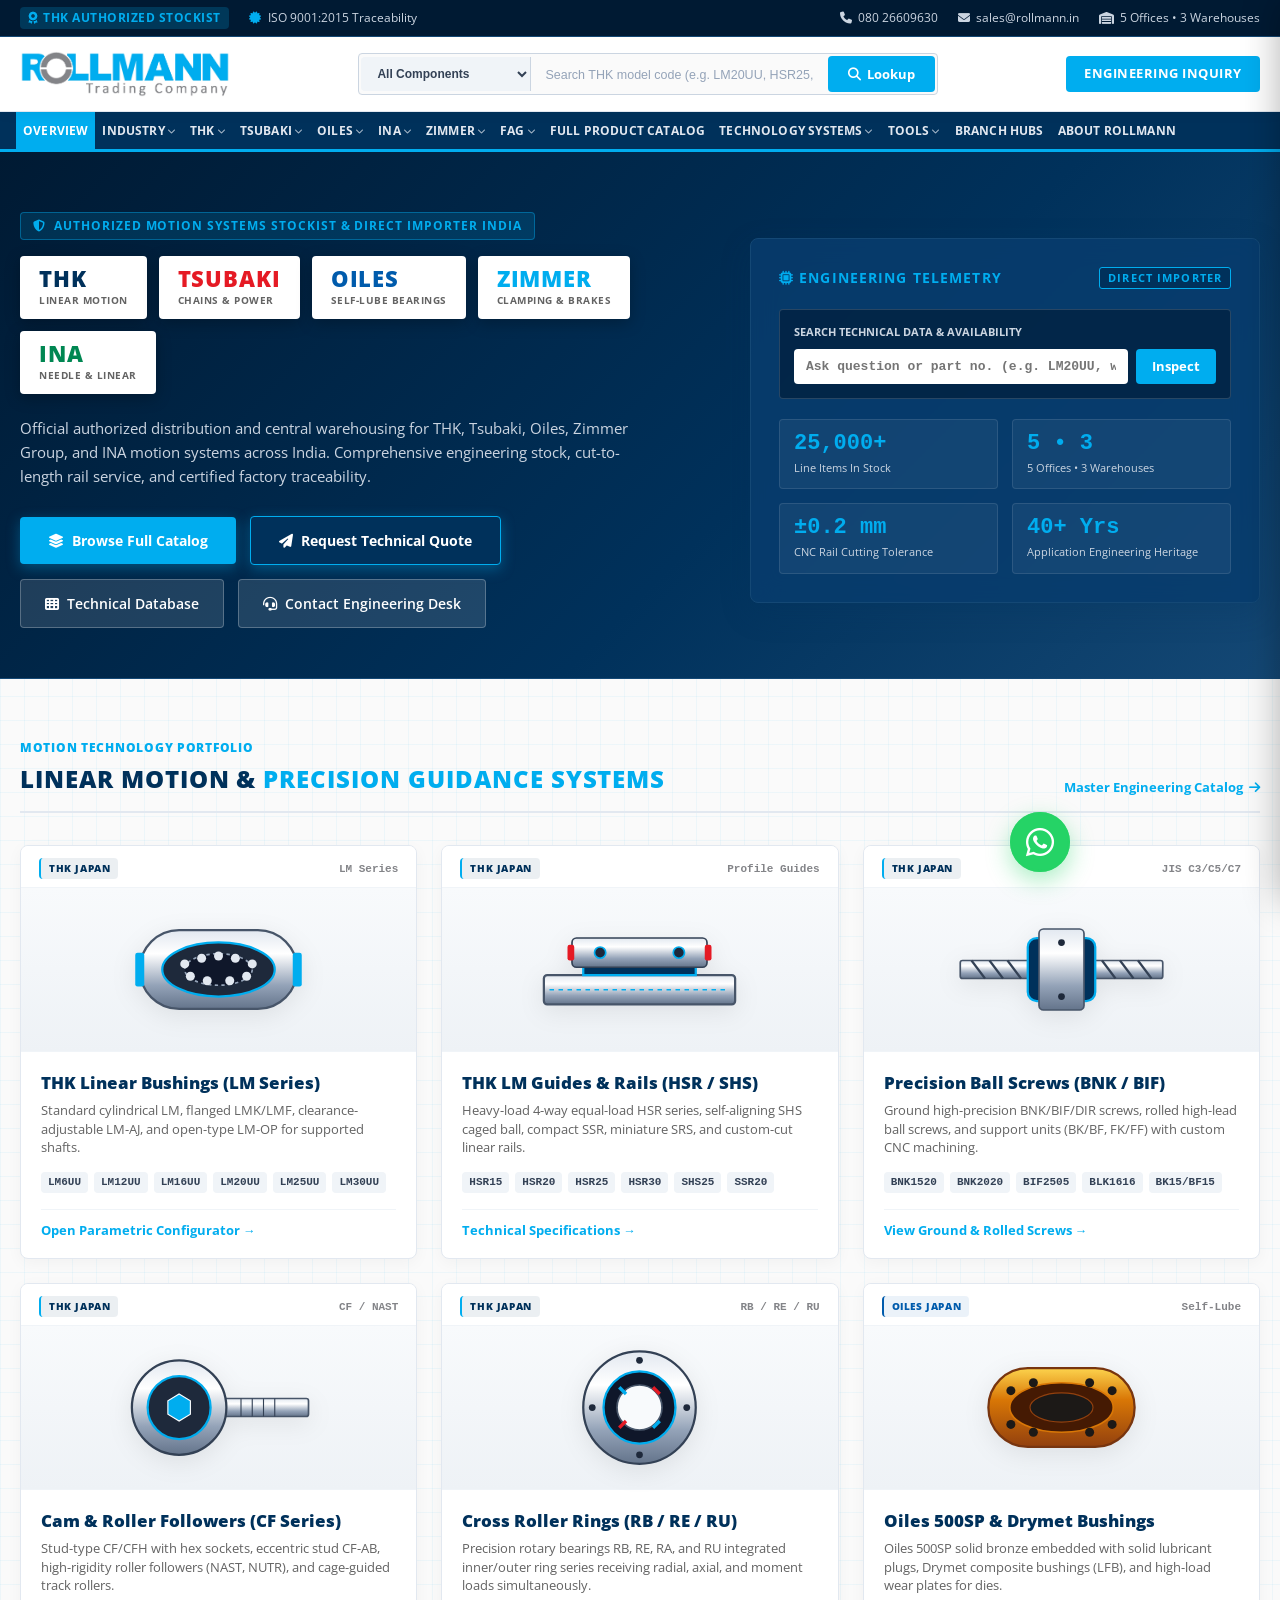
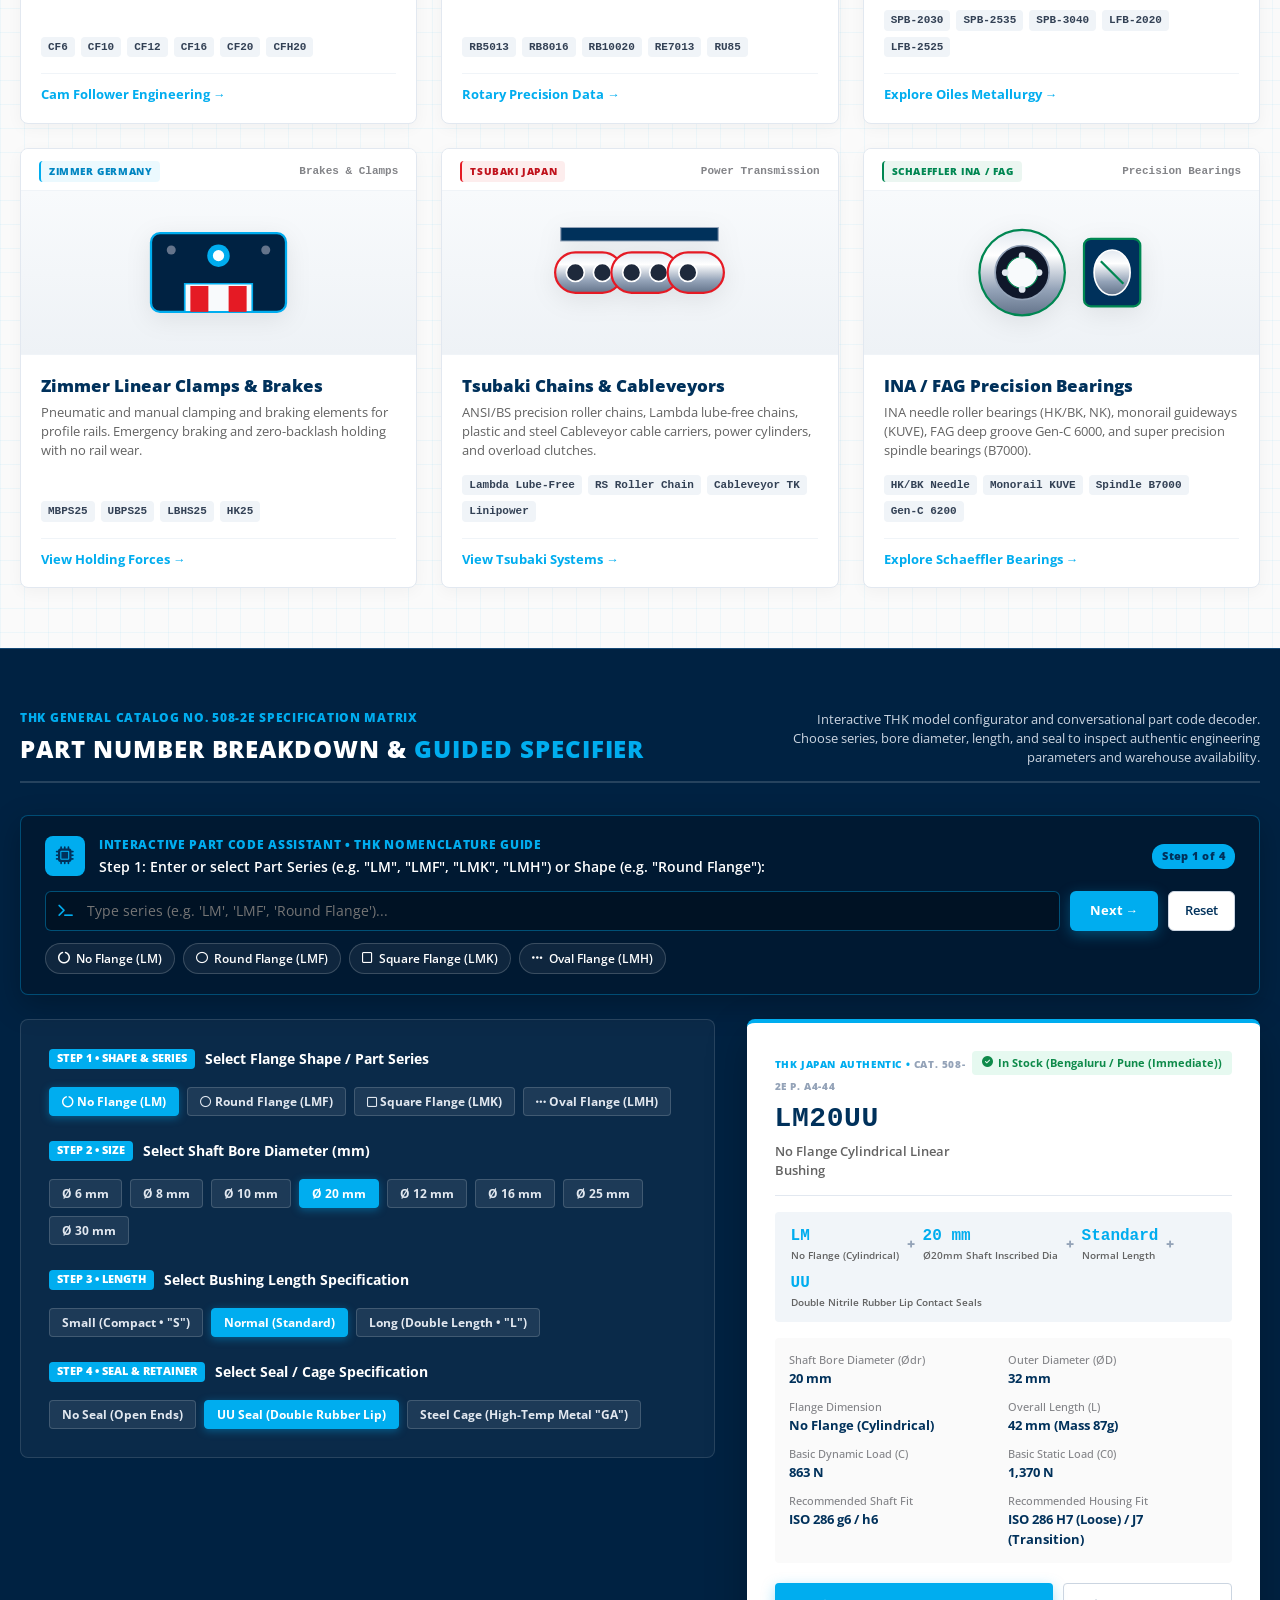
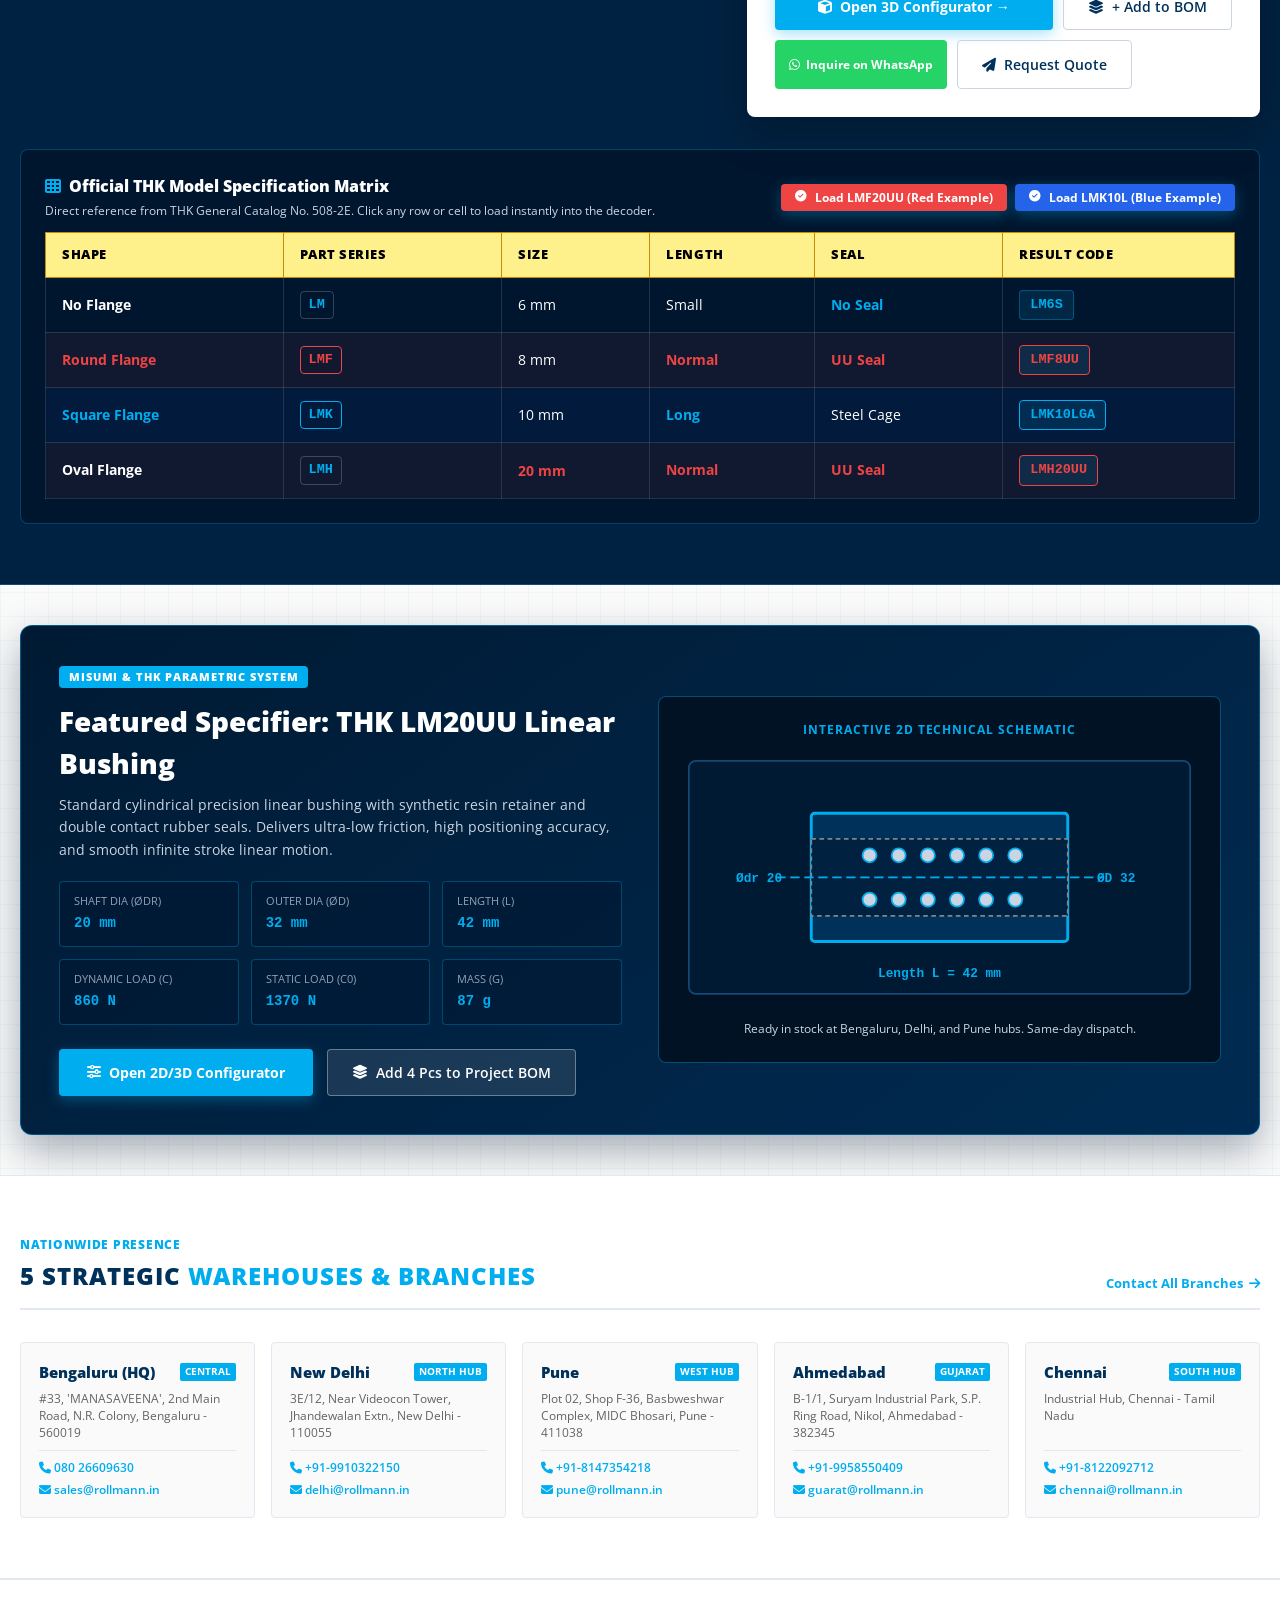
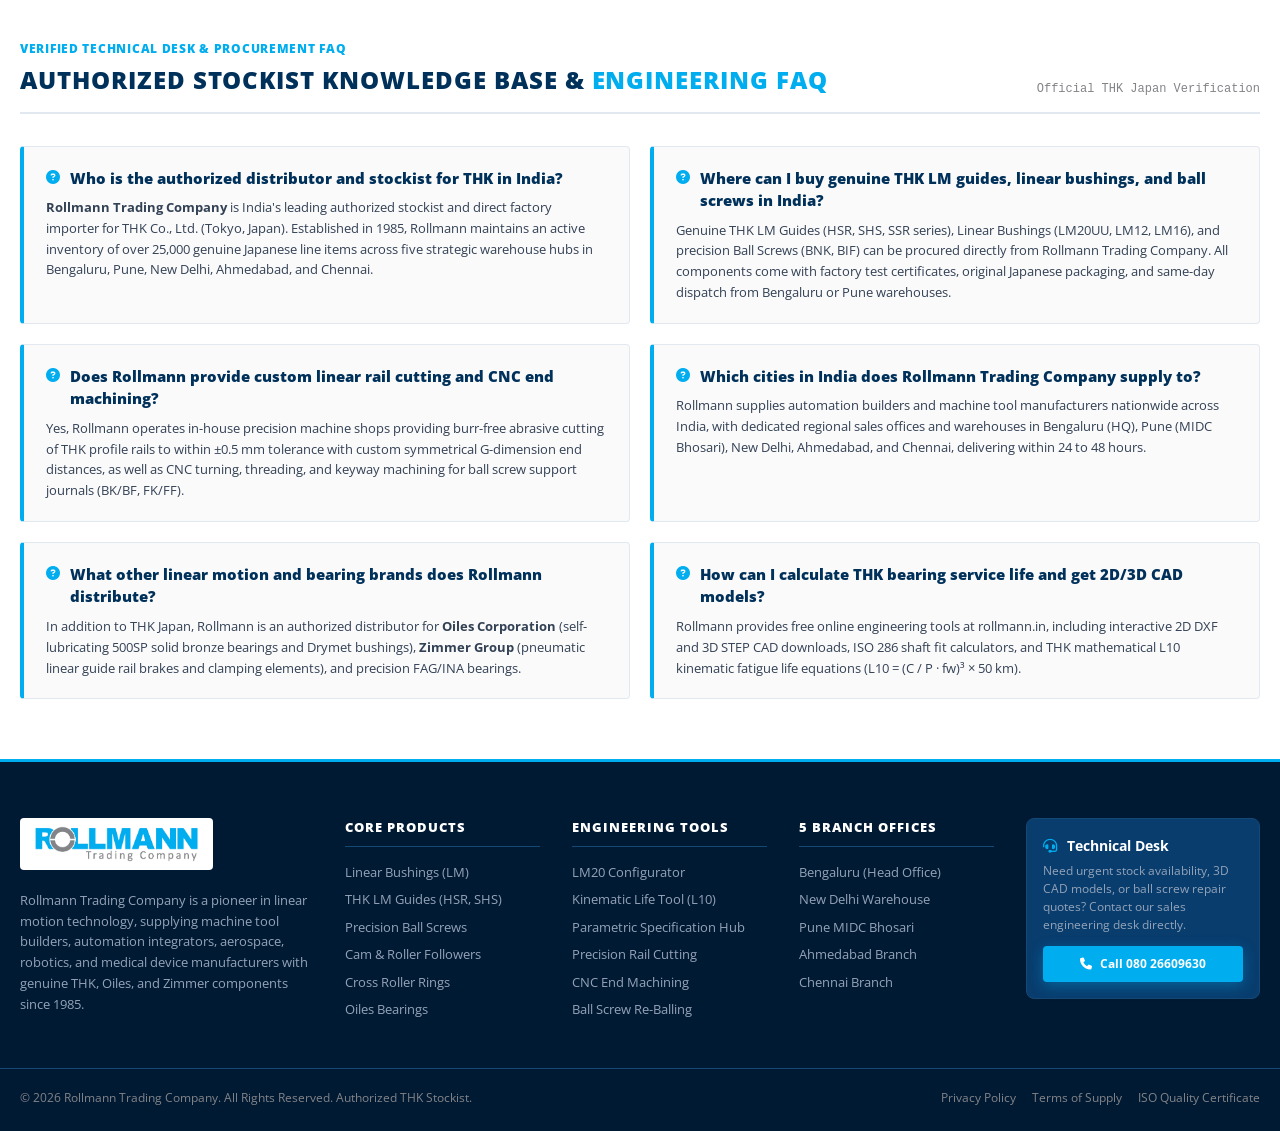
==== commit 8017ba9d: "Implement Brand Directory, Brand Pages, WhatsApp City Routing, Catalogues and Downloads structure" ====
--- a/index.html
+++ b/index.html
@@ -975,6 +975,9 @@
             <button type="button" class="btn-secondary" id="resAddBomBtn" style="color:var(--navy-deep); border-color:var(--gray-300);">
               <i class="fa-solid fa-layer-group"></i> + Add to BOM
             </button>
+            <button type="button" class="btn-whatsapp-ask" id="resWaAskBtn" data-wa-brand="THK" data-wa-part="LM20UU" data-wa-qty="1" style="width:auto; padding:9px 14px;">
+              <i class="fa-brands fa-whatsapp"></i> Inquire on WhatsApp
+            </button>
             <a href="contact-us.html" class="btn-secondary" style="color:var(--navy-deep); border-color:var(--gray-300);">
               <i class="fa-solid fa-paper-plane"></i> Request Quote
             </a>
@@ -1359,6 +1362,8 @@
     </div>
   </footer>
 
+  <script src="whatsapp-config.js"></script>
+  <script src="whatsapp-router.js"></script>
   <script src="app.js"></script>
 </body>
 </html>
--- a/styles.css
+++ b/styles.css
@@ -2975,3 +2975,613 @@
   display: inline-block;
   color: var(--rollmann-cyan);
 }
+
+
+.brand-directory-section {
+  margin-bottom: 48px;
+}
+
+.brand-directory-grid {
+  display: grid;
+  grid-template-columns: repeat(3, 1fr);
+  gap: 24px;
+}
+
+@media (max-width: 992px) {
+  .brand-directory-grid {
+    grid-template-columns: repeat(2, 1fr);
+  }
+}
+
+@media (max-width: 640px) {
+  .brand-directory-grid {
+    grid-template-columns: 1fr;
+  }
+}
+
+.brand-dir-card {
+  background: var(--white);
+  border: 1px solid var(--gray-200);
+  border-radius: var(--radius-md);
+  padding: 24px;
+  display: flex;
+  flex-direction: column;
+  transition: transform 0.2s ease, box-shadow 0.2s ease, border-color 0.2s ease;
+  box-shadow: 0 4px 12px rgba(0, 0, 0, 0.04);
+}
+
+.brand-dir-card:hover {
+  transform: translateY(-4px);
+  box-shadow: 0 12px 28px rgba(0, 49, 91, 0.12);
+  border-color: var(--rollmann-cyan);
+}
+
+.brand-logo-container {
+  height: 80px;
+  background: #FFFFFF;
+  border: 1px solid var(--gray-200);
+  border-radius: var(--radius-sm);
+  display: flex;
+  align-items: center;
+  justify-content: center;
+  padding: 12px 20px;
+  margin-bottom: 16px;
+}
+
+.brand-logo-container img {
+  max-height: 100%;
+  max-width: 100%;
+  object-fit: contain;
+}
+
+.brand-badges-row {
+  display: flex;
+  gap: 8px;
+  flex-wrap: wrap;
+  margin-bottom: 12px;
+}
+
+.brand-dir-badge {
+  font-size: 11px;
+  font-weight: 700;
+  padding: 3px 8px;
+  border-radius: 4px;
+  letter-spacing: 0.02em;
+}
+
+.brand-dir-badge.badge-auth {
+  background: rgba(0, 173, 239, 0.12);
+  color: #007BB5;
+  border: 1px solid rgba(0, 173, 239, 0.3);
+}
+
+.brand-dir-badge.badge-loc {
+  background: rgba(0, 49, 91, 0.08);
+  color: var(--navy-deep);
+  border: 1px solid rgba(0, 49, 91, 0.2);
+}
+
+.brand-dir-title {
+  font-size: 18px;
+  font-weight: 800;
+  color: var(--navy-deep);
+  margin-bottom: 8px;
+}
+
+.brand-dir-desc {
+  font-size: 13px;
+  color: var(--gray-600);
+  line-height: 1.5;
+  margin-bottom: 20px;
+  flex: 1;
+}
+
+.brand-dir-actions {
+  display: flex;
+  flex-direction: column;
+  gap: 8px;
+}
+
+.brand-action-row {
+  display: flex;
+  gap: 8px;
+}
+
+.brand-dir-btn-read {
+  flex: 1;
+  background: var(--rollmann-cyan);
+  color: var(--navy-deep);
+  font-weight: 700;
+  font-size: 12.5px;
+  padding: 9px 12px;
+  border-radius: 4px;
+  text-align: center;
+  text-decoration: none;
+  display: inline-flex;
+  align-items: center;
+  justify-content: center;
+  gap: 6px;
+  transition: all 0.15s ease;
+}
+
+.brand-dir-btn-read:hover {
+  background: #0098D3;
+  color: #FFFFFF;
+}
+
+.brand-dir-btn-pdf {
+  flex: 1;
+  background: #FFFFFF;
+  color: var(--navy-deep);
+  border: 1px solid var(--gray-300);
+  font-weight: 700;
+  font-size: 12px;
+  padding: 9px 12px;
+  border-radius: 4px;
+  text-align: center;
+  text-decoration: none;
+  display: inline-flex;
+  align-items: center;
+  justify-content: center;
+  gap: 6px;
+  transition: all 0.15s ease;
+}
+
+.brand-dir-btn-pdf:hover {
+  border-color: var(--rollmann-cyan);
+  color: var(--rollmann-cyan);
+  background: rgba(0, 173, 239, 0.05);
+}
+
+.btn-whatsapp-ask {
+  background: #25D366;
+  color: #FFFFFF;
+  border: none;
+  font-weight: 700;
+  font-size: 12px;
+  padding: 8px 12px;
+  border-radius: 4px;
+  cursor: pointer;
+  display: inline-flex;
+  align-items: center;
+  justify-content: center;
+  gap: 6px;
+  width: 100%;
+  transition: background 0.15s ease;
+}
+
+.btn-whatsapp-ask:hover {
+  background: #1EBE5D;
+}
+
+.rollmann-floating-wa {
+  position: fixed;
+  bottom: 28px;
+  right: 28px;
+  z-index: 9999;
+  display: flex;
+  align-items: center;
+  gap: 12px;
+}
+
+.floating-wa-circle {
+  width: 60px;
+  height: 60px;
+  border-radius: 50%;
+  background: #25D366;
+  color: #FFFFFF;
+  border: none;
+  font-size: 32px;
+  display: flex;
+  align-items: center;
+  justify-content: center;
+  cursor: pointer;
+  box-shadow: 0 8px 24px rgba(37, 211, 102, 0.4);
+  position: relative;
+  transition: transform 0.2s ease, box-shadow 0.2s ease;
+}
+
+.floating-wa-circle:hover {
+  transform: scale(1.08);
+  box-shadow: 0 12px 30px rgba(37, 211, 102, 0.55);
+}
+
+.floating-wa-ping {
+  position: absolute;
+  width: 100%;
+  height: 100%;
+  border-radius: 50%;
+  border: 2px solid #25D366;
+  opacity: 0.7;
+  animation: waPing 2s cubic-bezier(0, 0, 0.2, 1) infinite;
+}
+
+@keyframes waPing {
+  0% { transform: scale(1); opacity: 0.8; }
+  100% { transform: scale(1.5); opacity: 0; }
+}
+
+.floating-wa-tooltip {
+  background: var(--navy-deep);
+  color: #FFFFFF;
+  padding: 8px 14px;
+  border-radius: 6px;
+  box-shadow: 0 4px 16px rgba(0, 0, 0, 0.2);
+  display: flex;
+  flex-direction: column;
+  border: 1px solid rgba(0, 173, 239, 0.4);
+  pointer-events: none;
+  opacity: 0;
+  transform: translateX(10px);
+  transition: opacity 0.2s ease, transform 0.2s ease;
+}
+
+.rollmann-floating-wa:hover .floating-wa-tooltip {
+  opacity: 1;
+  transform: translateX(0);
+}
+
+.floating-wa-tooltip strong {
+  font-size: 12px;
+  color: var(--rollmann-cyan);
+}
+
+.floating-wa-tooltip span {
+  font-size: 11px;
+  color: var(--gray-300);
+}
+
+.rollmann-wa-modal,
+.rollmann-download-modal {
+  position: fixed;
+  inset: 0;
+  z-index: 10000;
+  display: none;
+  align-items: center;
+  justify-content: center;
+  padding: 16px;
+}
+
+.rollmann-wa-modal.active,
+.rollmann-download-modal.active {
+  display: flex;
+}
+
+.wa-modal-backdrop,
+.dl-modal-backdrop {
+  position: absolute;
+  inset: 0;
+  background: rgba(0, 24, 48, 0.7);
+  backdrop-filter: blur(4px);
+}
+
+.wa-modal-box,
+.dl-modal-box {
+  position: relative;
+  background: #FFFFFF;
+  border-radius: var(--radius-md);
+  width: 100%;
+  max-width: 480px;
+  box-shadow: 0 20px 50px rgba(0, 0, 0, 0.35);
+  overflow: hidden;
+  z-index: 1;
+  animation: modalPop 0.25s cubic-bezier(0.16, 1, 0.3, 1);
+}
+
+@keyframes modalPop {
+  0% { transform: scale(0.95); opacity: 0; }
+  100% { transform: scale(1); opacity: 1; }
+}
+
+.wa-modal-header,
+.dl-modal-header {
+  background: var(--navy-deep);
+  color: #FFFFFF;
+  padding: 16px 20px;
+  display: flex;
+  align-items: center;
+  justify-content: space-between;
+  border-bottom: 2px solid var(--rollmann-cyan);
+}
+
+.wa-header-left {
+  display: flex;
+  align-items: center;
+  gap: 12px;
+}
+
+.wa-avatar {
+  width: 38px;
+  height: 38px;
+  background: #25D366;
+  color: #FFFFFF;
+  border-radius: 50%;
+  display: flex;
+  align-items: center;
+  justify-content: center;
+  font-size: 22px;
+}
+
+.wa-header-title,
+.dl-modal-title {
+  font-size: 15px;
+  font-weight: 800;
+  color: #FFFFFF;
+}
+
+.wa-header-sub,
+.dl-modal-sub {
+  font-size: 11.5px;
+  color: var(--rollmann-cyan);
+}
+
+.wa-close-btn,
+.dl-close-btn {
+  background: transparent;
+  border: none;
+  color: #FFFFFF;
+  font-size: 24px;
+  cursor: pointer;
+  padding: 0 4px;
+  line-height: 1;
+  transition: color 0.15s ease;
+}
+
+.wa-close-btn:hover,
+.dl-close-btn:hover {
+  color: var(--rollmann-cyan);
+}
+
+.wa-modal-body,
+.dl-modal-body {
+  padding: 20px;
+}
+
+.wa-form-row,
+.dl-form-row {
+  margin-bottom: 14px;
+}
+
+.wa-label,
+.dl-label {
+  display: block;
+  font-size: 12px;
+  font-weight: 700;
+  color: var(--navy-deep);
+  margin-bottom: 6px;
+}
+
+.wa-select,
+.wa-input,
+.dl-input,
+.wa-textarea {
+  width: 100%;
+  padding: 10px 12px;
+  border: 1px solid var(--gray-300);
+  border-radius: var(--radius-sm);
+  font-size: 13px;
+  font-family: inherit;
+  color: var(--navy-deep);
+  outline: none;
+  transition: border-color 0.15s ease, box-shadow 0.15s ease;
+}
+
+.wa-select:focus,
+.wa-input:focus,
+.dl-input:focus,
+.wa-textarea:focus {
+  border-color: var(--rollmann-cyan);
+  box-shadow: 0 0 0 3px rgba(0, 173, 239, 0.15);
+}
+
+.wa-context-box {
+  background: rgba(0, 173, 239, 0.08);
+  border: 1px solid rgba(0, 173, 239, 0.3);
+  border-radius: var(--radius-sm);
+  padding: 10px 12px;
+  margin-bottom: 14px;
+}
+
+.wa-context-label {
+  font-size: 10.5px;
+  font-weight: 800;
+  text-transform: uppercase;
+  color: var(--rollmann-cyan);
+}
+
+.wa-context-text {
+  font-size: 12.5px;
+  font-weight: 700;
+  color: var(--navy-deep);
+}
+
+.wa-preview-msg-box {
+  background: var(--gray-50);
+  border: 1px solid var(--gray-200);
+  border-radius: var(--radius-sm);
+  padding: 10px 12px;
+  margin-bottom: 16px;
+}
+
+.wa-msg-label {
+  font-size: 10.5px;
+  font-weight: 700;
+  text-transform: uppercase;
+  color: var(--gray-500);
+  margin-bottom: 4px;
+}
+
+.wa-msg-text {
+  font-size: 12px;
+  color: var(--gray-700);
+  line-height: 1.4;
+  font-style: italic;
+}
+
+.wa-submit-btn {
+  width: 100%;
+  background: #25D366;
+  color: #FFFFFF;
+  border: none;
+  font-weight: 700;
+  font-size: 14px;
+  padding: 12px;
+  border-radius: var(--radius-sm);
+  cursor: pointer;
+  display: flex;
+  align-items: center;
+  justify-content: center;
+  gap: 8px;
+  transition: background 0.15s ease, transform 0.15s ease;
+}
+
+.wa-submit-btn:hover {
+  background: #1EBE5D;
+}
+
+.dl-info-banner {
+  font-size: 12px;
+  color: var(--gray-600);
+  background: var(--gray-50);
+  border: 1px solid var(--gray-200);
+  padding: 10px 12px;
+  border-radius: var(--radius-sm);
+  margin-bottom: 16px;
+  line-height: 1.4;
+}
+
+.btn-branch-wa {
+  background: #25D366;
+  color: #FFFFFF;
+  border: none;
+  font-size: 11.5px;
+  font-weight: 700;
+  padding: 7px 12px;
+  border-radius: 4px;
+  display: inline-flex;
+  align-items: center;
+  gap: 6px;
+  cursor: pointer;
+  text-decoration: none;
+  transition: background 0.15s ease;
+}
+
+.btn-branch-wa:hover {
+  background: #1EBE5D;
+}
+
+
+.rollmann-3d-modal {
+  position: fixed;
+  inset: 0;
+  z-index: 10001;
+  display: none;
+  align-items: center;
+  justify-content: center;
+  padding: 16px;
+}
+
+.rollmann-3d-modal.active {
+  display: flex;
+}
+
+.modal-3d-backdrop {
+  position: absolute;
+  inset: 0;
+  background: rgba(0, 18, 36, 0.8);
+  backdrop-filter: blur(5px);
+}
+
+.modal-3d-box {
+  position: relative;
+  background: var(--navy-deep);
+  border: 1px solid rgba(0, 173, 239, 0.4);
+  border-radius: var(--radius-md);
+  width: 100%;
+  max-width: 640px;
+  box-shadow: 0 25px 60px rgba(0, 0, 0, 0.5);
+  overflow: hidden;
+  z-index: 1;
+  animation: modalPop 0.25s cubic-bezier(0.16, 1, 0.3, 1);
+  color: #FFFFFF;
+}
+
+.modal-3d-header {
+  padding: 16px 20px;
+  background: rgba(0, 24, 48, 0.9);
+  border-bottom: 1px solid rgba(0, 173, 239, 0.25);
+  display: flex;
+  align-items: center;
+  justify-content: space-between;
+}
+
+.modal-3d-icon {
+  width: 36px;
+  height: 36px;
+  background: var(--rollmann-cyan);
+  color: var(--navy-deep);
+  border-radius: 6px;
+  display: flex;
+  align-items: center;
+  justify-content: center;
+  font-size: 18px;
+}
+
+.modal-3d-title {
+  font-size: 15px;
+  font-weight: 800;
+  color: #FFFFFF;
+}
+
+.modal-3d-sub {
+  font-size: 11px;
+  color: var(--rollmann-cyan);
+}
+
+.modal-3d-body {
+  padding: 20px;
+}
+
+.modal-3d-telemetry {
+  background: rgba(0, 18, 36, 0.6);
+  border: 1px solid rgba(255, 255, 255, 0.1);
+  border-radius: var(--radius-sm);
+  padding: 12px 14px;
+  margin-top: 14px;
+  margin-bottom: 16px;
+}
+
+.modal-3d-actions {
+  display: flex;
+  gap: 10px;
+}
+
+.btn-preview-3d {
+  background: rgba(0, 173, 239, 0.12);
+  border: 1px solid var(--rollmann-cyan);
+  color: var(--rollmann-cyan);
+  font-weight: 700;
+  font-size: 11.5px;
+  padding: 6px 12px;
+  border-radius: 4px;
+  cursor: pointer;
+  display: inline-flex;
+  align-items: center;
+  gap: 6px;
+  transition: all 0.15s ease;
+  white-space: nowrap;
+}
+
+.btn-preview-3d:hover {
+  background: var(--rollmann-cyan);
+  color: var(--navy-deep);
+}
+
+.disabled-btn {
+  opacity: 0.55;
+  cursor: not-allowed;
+  pointer-events: none;
+  background: var(--gray-100) !important;
+  color: var(--gray-400) !important;
+  border-color: var(--gray-300) !important;
+}
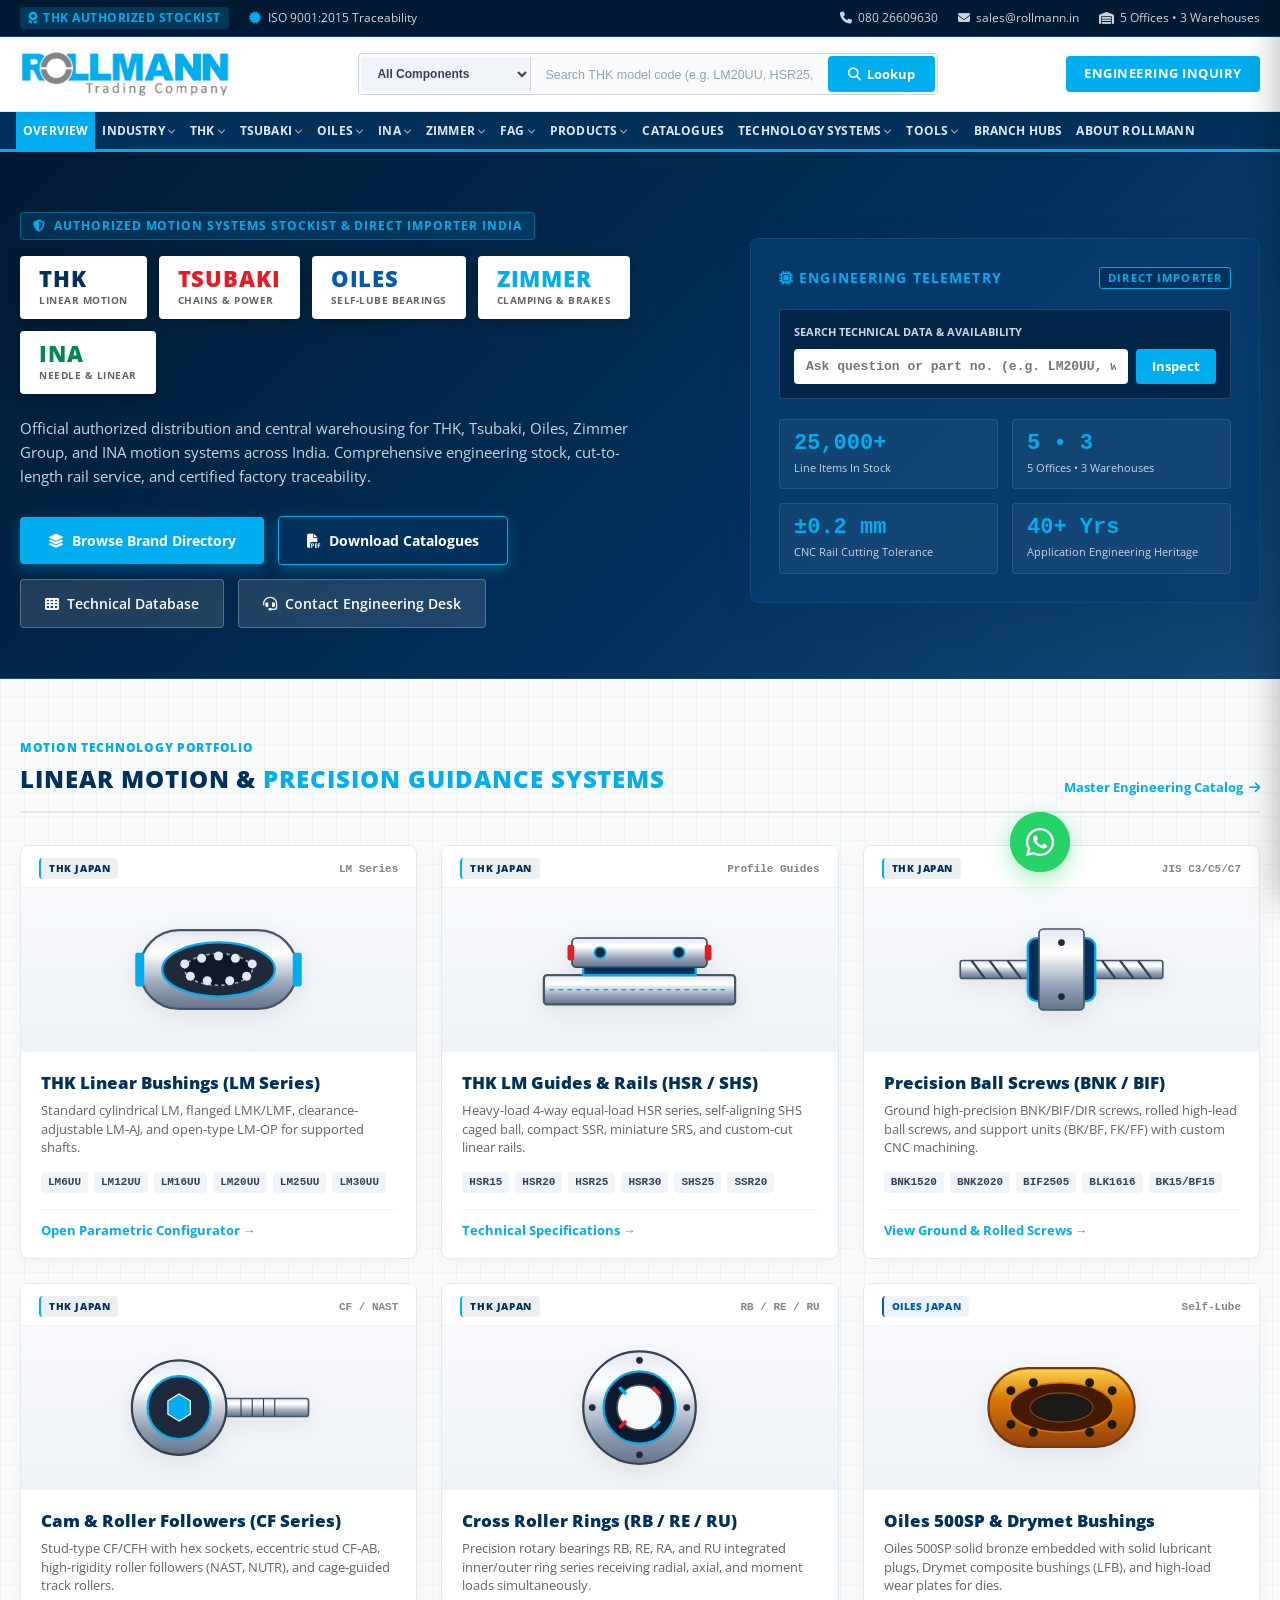
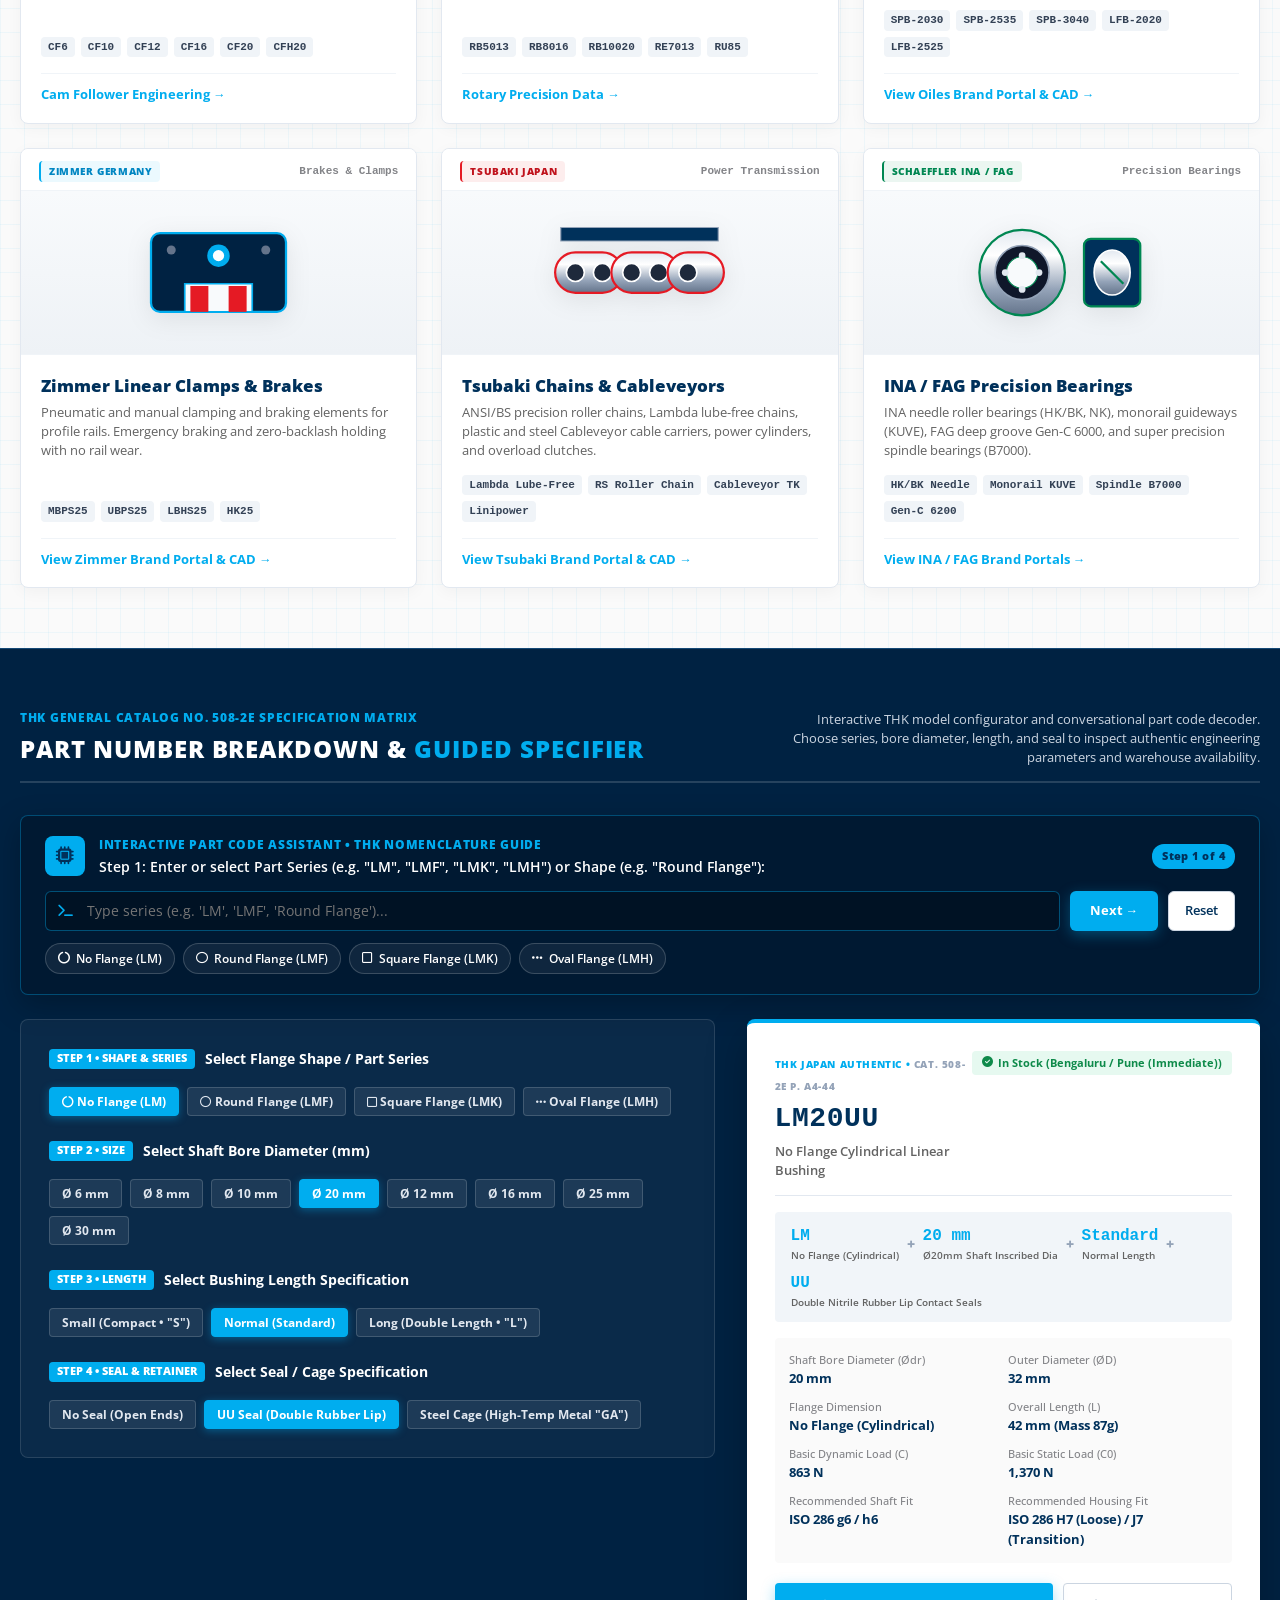
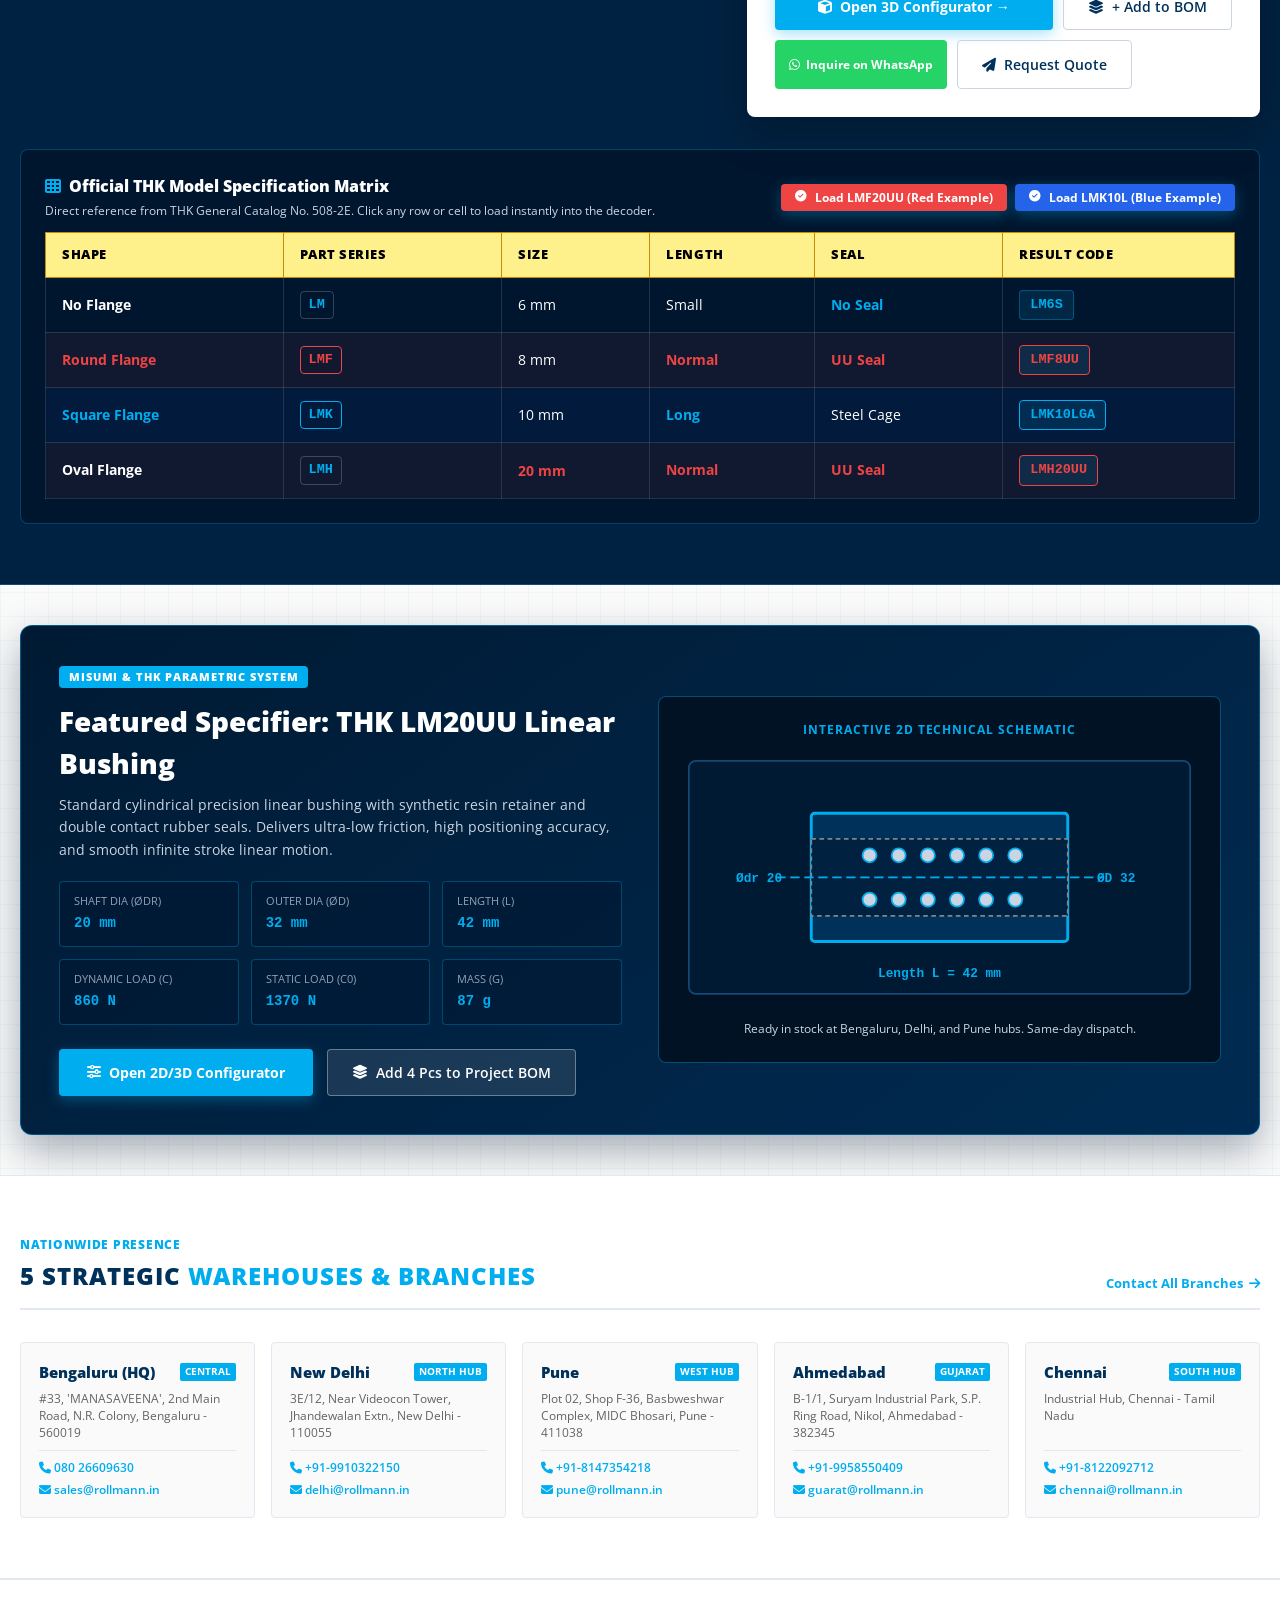
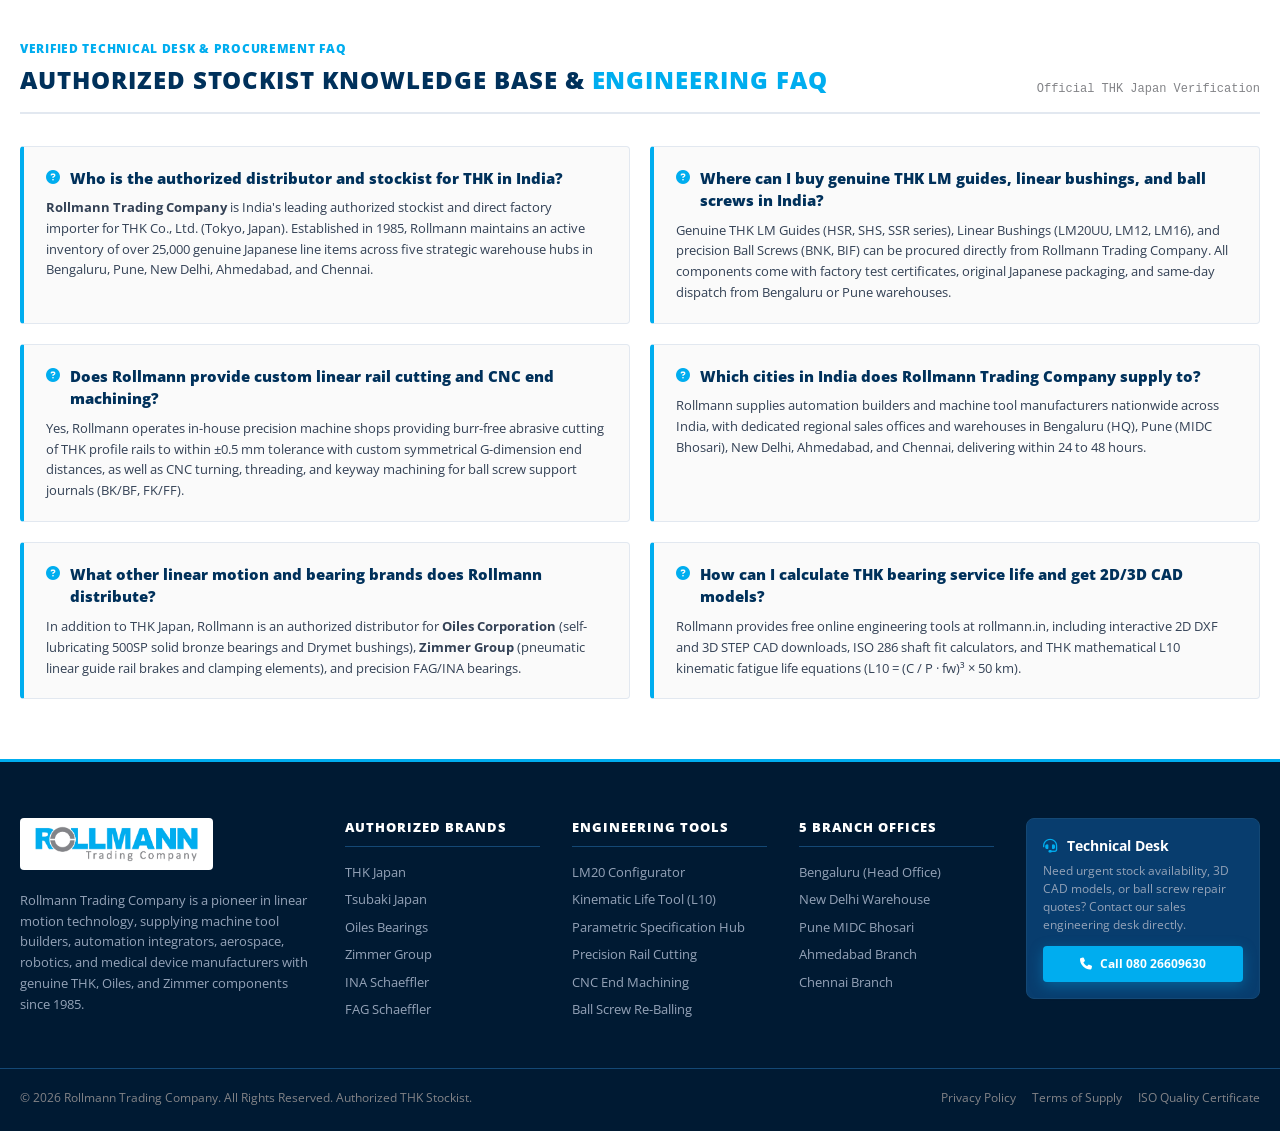
==== commit 39052dc7: "Link brand directory, brand portals, and catalogue downloads to homepage" ====
--- a/index.html
+++ b/index.html
@@ -228,6 +228,7 @@
             <li><a href="ball-screws.html">Precision Ball Screws<span class="nav-dropdown-sub">Ground JIS C3/C5 BNK/BIF &amp; Rolled BTK/MTF</span></a></li>
             <li><a href="cam-followers.html">Cam &amp; Roller Followers<span class="nav-dropdown-sub">CF, CFH High-Rigidity, CF-AB Eccentric</span></a></li>
             <li><a href="cross-roller.html">Cross Roller Rings<span class="nav-dropdown-sub">RB, RE, RU Integrated High-Rigidity Rings</span></a></li>
+            <li><a href="brand.html?b=thk">Full THK Brand Catalog<span class="nav-dropdown-sub">CAD Models &amp; Specifications</span></a></li>
             <li><a href="products.html?brand=THK">Linear Actuators &amp; Stages<span class="nav-dropdown-sub">KR, SKR Compact Caged Ball Modules</span></a></li>
             <li><a href="products.html?brand=THK">Ball Splines &amp; Rotary Bushings<span class="nav-dropdown-sub">LBS, LBST High-Torque Zero-Backlash</span></a></li>
           </ul>
@@ -238,6 +239,7 @@
             Tsubaki <i class="fa-solid fa-chevron-down"></i>
           </a>
           <ul class="nav-dropdown">
+            <li><a href="brand.html?b=tsubaki">Full Tsubaki Brand Catalog<span class="nav-dropdown-sub">CAD Models &amp; Specifications</span></a></li>
             <li><a href="products.html?brand=Tsubaki">Drive &amp; Roller Chains<span class="nav-dropdown-sub">ANSI/BS Standard &amp; Lambda Lube-Free</span></a></li>
             <li><a href="products.html?brand=Tsubaki">Cable Carriers &amp; Cableveyors<span class="nav-dropdown-sub">Plastic &amp; Steel Cable Protection Tracks</span></a></li>
             <li><a href="products.html?brand=Tsubaki">Power Cylinders &amp; Actuators<span class="nav-dropdown-sub">Linipower &amp; Multi-Cylinder Screw Jacks</span></a></li>
@@ -251,6 +253,7 @@
             Oiles <i class="fa-solid fa-chevron-down"></i>
           </a>
           <ul class="nav-dropdown">
+            <li><a href="brand.html?b=oiles">Full Oiles Brand Catalog<span class="nav-dropdown-sub">CAD Models &amp; Specifications</span></a></li>
             <li><a href="products.html?brand=Oiles">Oiles 500SP Bronze Bearings<span class="nav-dropdown-sub">Solid Bronze with Graphite Lubricant Plugs</span></a></li>
             <li><a href="products.html?brand=Oiles">Oiles Drymet LF / LFB Bushings<span class="nav-dropdown-sub">PTFE Layered Self-Lubricating Composite</span></a></li>
             <li><a href="products.html?brand=Oiles">Oiles Fiberflon Bearings<span class="nav-dropdown-sub">Filament Wound High-Load Bushings</span></a></li>
@@ -264,6 +267,7 @@
             INA <i class="fa-solid fa-chevron-down"></i>
           </a>
           <ul class="nav-dropdown">
+            <li><a href="brand.html?b=ina">Full INA Brand Catalog<span class="nav-dropdown-sub">CAD Models &amp; Specifications</span></a></li>
             <li><a href="products.html?brand=INA">Needle Roller Bearings<span class="nav-dropdown-sub">Drawn Cup HK/BK &amp; Machined Ring NK/RNA</span></a></li>
             <li><a href="products.html?brand=INA">Monorail Guidance Systems<span class="nav-dropdown-sub">KUVE, KUSE &amp; Roller Guideways RUE</span></a></li>
             <li><a href="products.html?brand=INA">Track Rollers &amp; Cam Followers<span class="nav-dropdown-sub">Stud Type KR/NUKR &amp; Yoke Type NUTR</span></a></li>
@@ -277,6 +281,7 @@
             Zimmer <i class="fa-solid fa-chevron-down"></i>
           </a>
           <ul class="nav-dropdown">
+            <li><a href="brand.html?b=zimmer">Full Zimmer Brand Catalog<span class="nav-dropdown-sub">CAD Models &amp; Specifications</span></a></li>
             <li><a href="products.html?brand=Zimmer">Pneumatic Rail Clamps &amp; Brakes<span class="nav-dropdown-sub">MBPS, UBPS, LBHS Safety Holding Elements</span></a></li>
             <li><a href="products.html?brand=Zimmer">Manual Clamping Elements<span class="nav-dropdown-sub">HK, MK Series with Fast Locking Lever</span></a></li>
             <li><a href="products.html?brand=Zimmer">Hydraulic Guide Rail Clamps<span class="nav-dropdown-sub">KBHS, LBHS High-Capacity Clamping</span></a></li>
@@ -290,6 +295,7 @@
             FAG <i class="fa-solid fa-chevron-down"></i>
           </a>
           <ul class="nav-dropdown">
+            <li><a href="brand.html?b=fag">Full FAG Brand Catalog<span class="nav-dropdown-sub">CAD Models &amp; Specifications</span></a></li>
             <li><a href="products.html?brand=FAG">Deep Groove Ball Bearings<span class="nav-dropdown-sub">Generation C 6000, 6200, 6300 Series</span></a></li>
             <li><a href="products.html?brand=FAG">Precision Spindle Bearings<span class="nav-dropdown-sub">B7000 High-Speed Ceramic Hybrid Sets</span></a></li>
             <li><a href="products.html?brand=FAG">Cylindrical Roller Bearings<span class="nav-dropdown-sub">NU, NJ, NUP Heavy Radial Load E-XL</span></a></li>
@@ -299,7 +305,16 @@
           </ul>
         </li>
 
-        <li class="nav-item"><a href="products.html" class="nav-link">Full Product Catalog</a></li>
+        <li class="nav-item">
+          <a href="products.html" class="nav-link">
+            Products <i class="fa-solid fa-chevron-down"></i>
+          </a>
+          <ul class="nav-dropdown">
+            <li><a href="products.html">Brand Directory<span class="nav-dropdown-sub">All 6 Authorized Brands</span></a></li>
+            <li><a href="catalogues.html">Download Catalogues<span class="nav-dropdown-sub">Master Engineering PDF Handbooks</span></a></li>
+          </ul>
+        </li>
+        <li class="nav-item"><a href="catalogues.html" class="nav-link">Catalogues</a></li>
 
         <li class="nav-item">
           <a href="products.html" class="nav-link">
@@ -398,10 +413,10 @@
         </p>
         <div class="hero-cta-group">
           <a href="products.html" class="btn-primary">
-            <i class="fa-solid fa-layer-group"></i> Browse Full Catalog
-          </a>
-          <a href="contact-us.html" class="btn-primary" style="background:var(--rollmann-navy); border:1px solid var(--rollmann-cyan);">
-            <i class="fa-solid fa-paper-plane"></i> Request Technical Quote
+            <i class="fa-solid fa-layer-group"></i> Browse Brand Directory
+          </a>
+          <a href="catalogues.html" class="btn-primary" style="background:var(--navy-deep); border:1px solid var(--rollmann-cyan);">
+            <i class="fa-solid fa-file-pdf"></i> Download Catalogues
           </a>
           <a href="products.html" class="btn-secondary">
             <i class="fa-solid fa-table-cells"></i> Technical Database
@@ -695,7 +710,7 @@
               <span class="cat-model-pill">LFB-2020</span>
               <span class="cat-model-pill">LFB-2525</span>
             </div>
-            <a href="products.html?brand=Oiles" class="cat-card-action">Explore Oiles Metallurgy &rarr;</a>
+            <a href="brand.html?b=oiles" class="cat-card-action">View Oiles Brand Portal &amp; CAD &rarr;</a>
           </div>
         </div>
 
@@ -725,7 +740,7 @@
               <span class="cat-model-pill">LBHS25</span>
               <span class="cat-model-pill">HK25</span>
             </div>
-            <a href="products.html?brand=Zimmer" class="cat-card-action">View Holding Forces &rarr;</a>
+            <a href="brand.html?b=zimmer" class="cat-card-action">View Zimmer Brand Portal &amp; CAD &rarr;</a>
           </div>
         </div>
 
@@ -756,7 +771,7 @@
               <span class="cat-model-pill">Cableveyor TK</span>
               <span class="cat-model-pill">Linipower</span>
             </div>
-            <a href="products.html?brand=Tsubaki" class="cat-card-action">View Tsubaki Systems &rarr;</a>
+            <a href="brand.html?b=tsubaki" class="cat-card-action">View Tsubaki Brand Portal &amp; CAD &rarr;</a>
           </div>
         </div>
 
@@ -788,7 +803,7 @@
               <span class="cat-model-pill">Spindle B7000</span>
               <span class="cat-model-pill">Gen-C 6200</span>
             </div>
-            <a href="products.html?brand=INA" class="cat-card-action">Explore Schaeffler Bearings &rarr;</a>
+            <a href="brand.html?b=ina" class="cat-card-action">View INA / FAG Brand Portals &rarr;</a>
           </div>
         </div>
       </div>
@@ -1307,14 +1322,14 @@
       </div>
 
       <div>
-        <h4 class="footer-col-head">Core Products</h4>
+        <h4 class="footer-col-head">Authorized Brands</h4>
         <ul class="footer-links-list">
-          <li><a href="linear-bush.html">Linear Bushings (LM)</a></li>
-          <li><a href="lm-guide.html">THK LM Guides (HSR, SHS)</a></li>
-          <li><a href="ball-screws.html">Precision Ball Screws</a></li>
-          <li><a href="cam-followers.html">Cam &amp; Roller Followers</a></li>
-          <li><a href="cross-roller.html">Cross Roller Rings</a></li>
-          <li><a href="products.html?brand=Oiles">Oiles Bearings</a></li>
+          <li><a href="brand.html?b=thk">THK Japan</a></li>
+          <li><a href="brand.html?b=tsubaki">Tsubaki Japan</a></li>
+          <li><a href="brand.html?b=oiles">Oiles Bearings</a></li>
+          <li><a href="brand.html?b=zimmer">Zimmer Group</a></li>
+          <li><a href="brand.html?b=ina">INA Schaeffler</a></li>
+          <li><a href="brand.html?b=fag">FAG Schaeffler</a></li>
         </ul>
       </div>
 
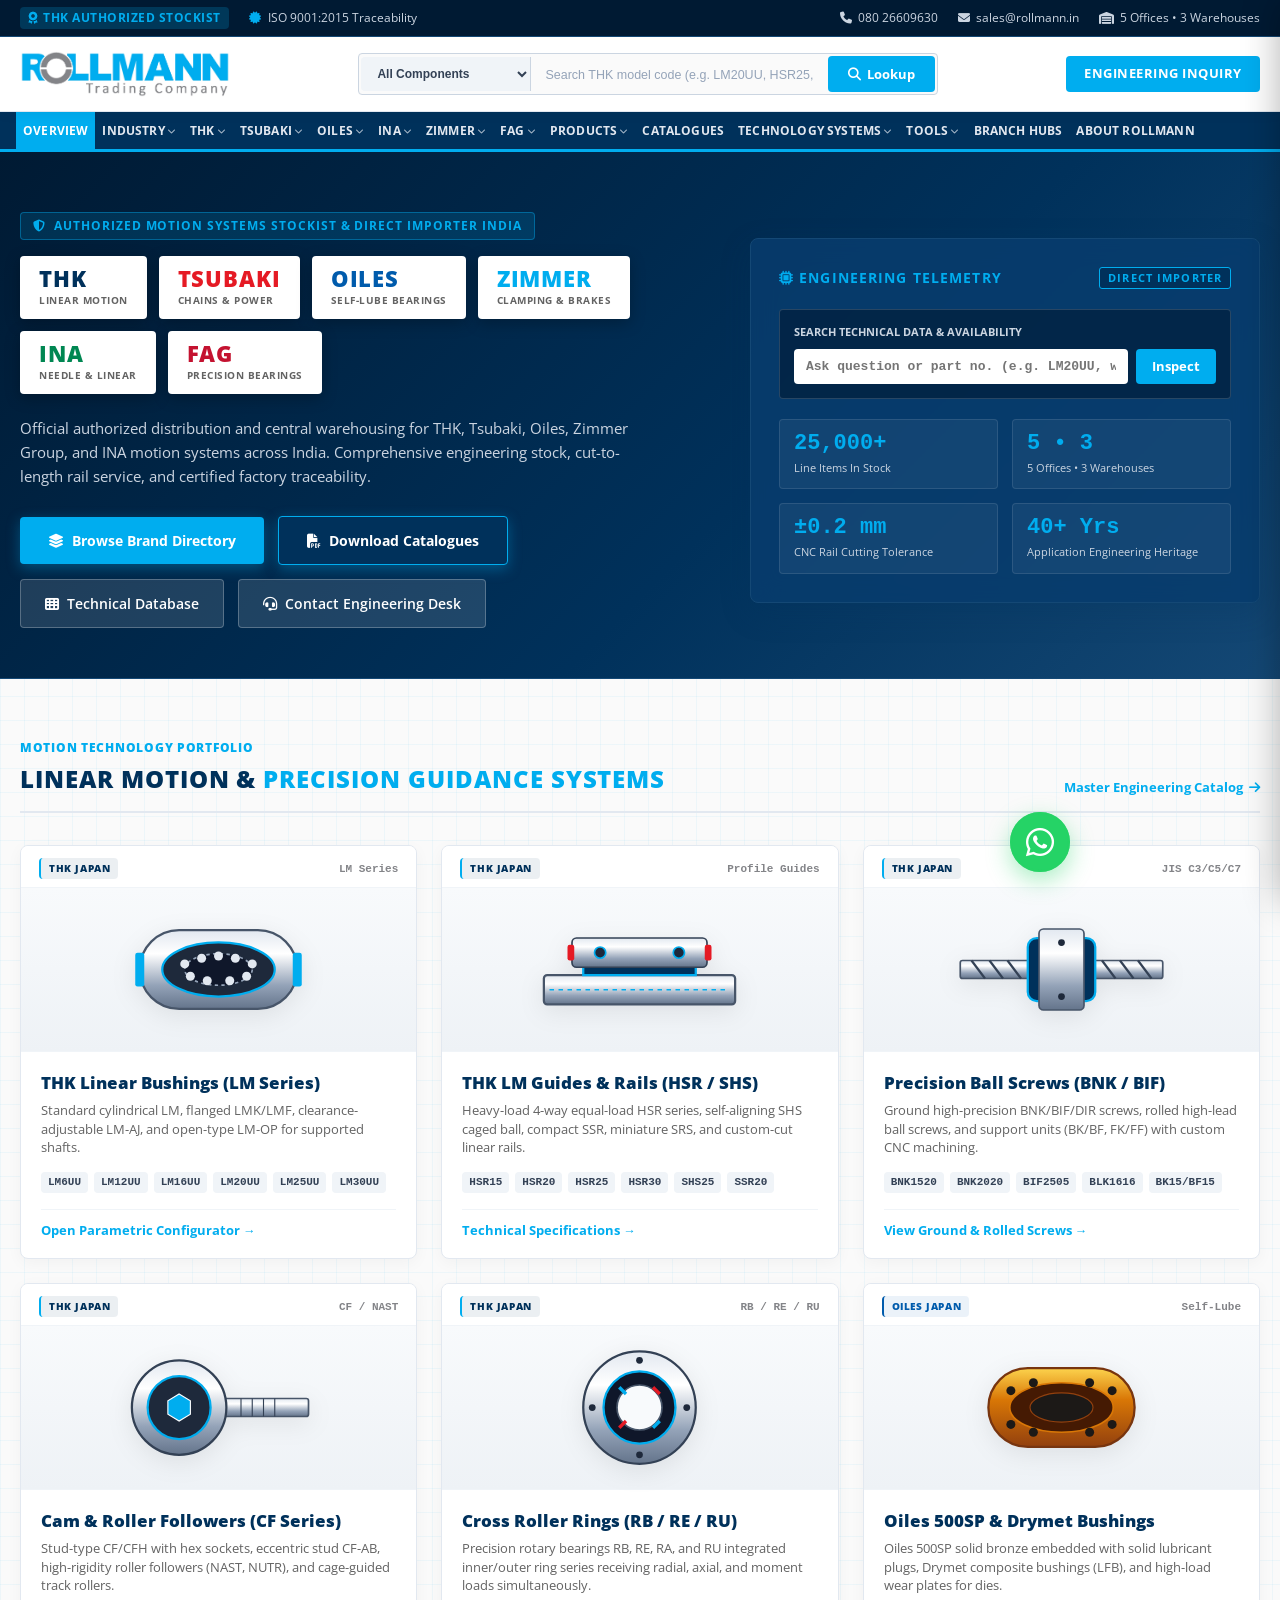
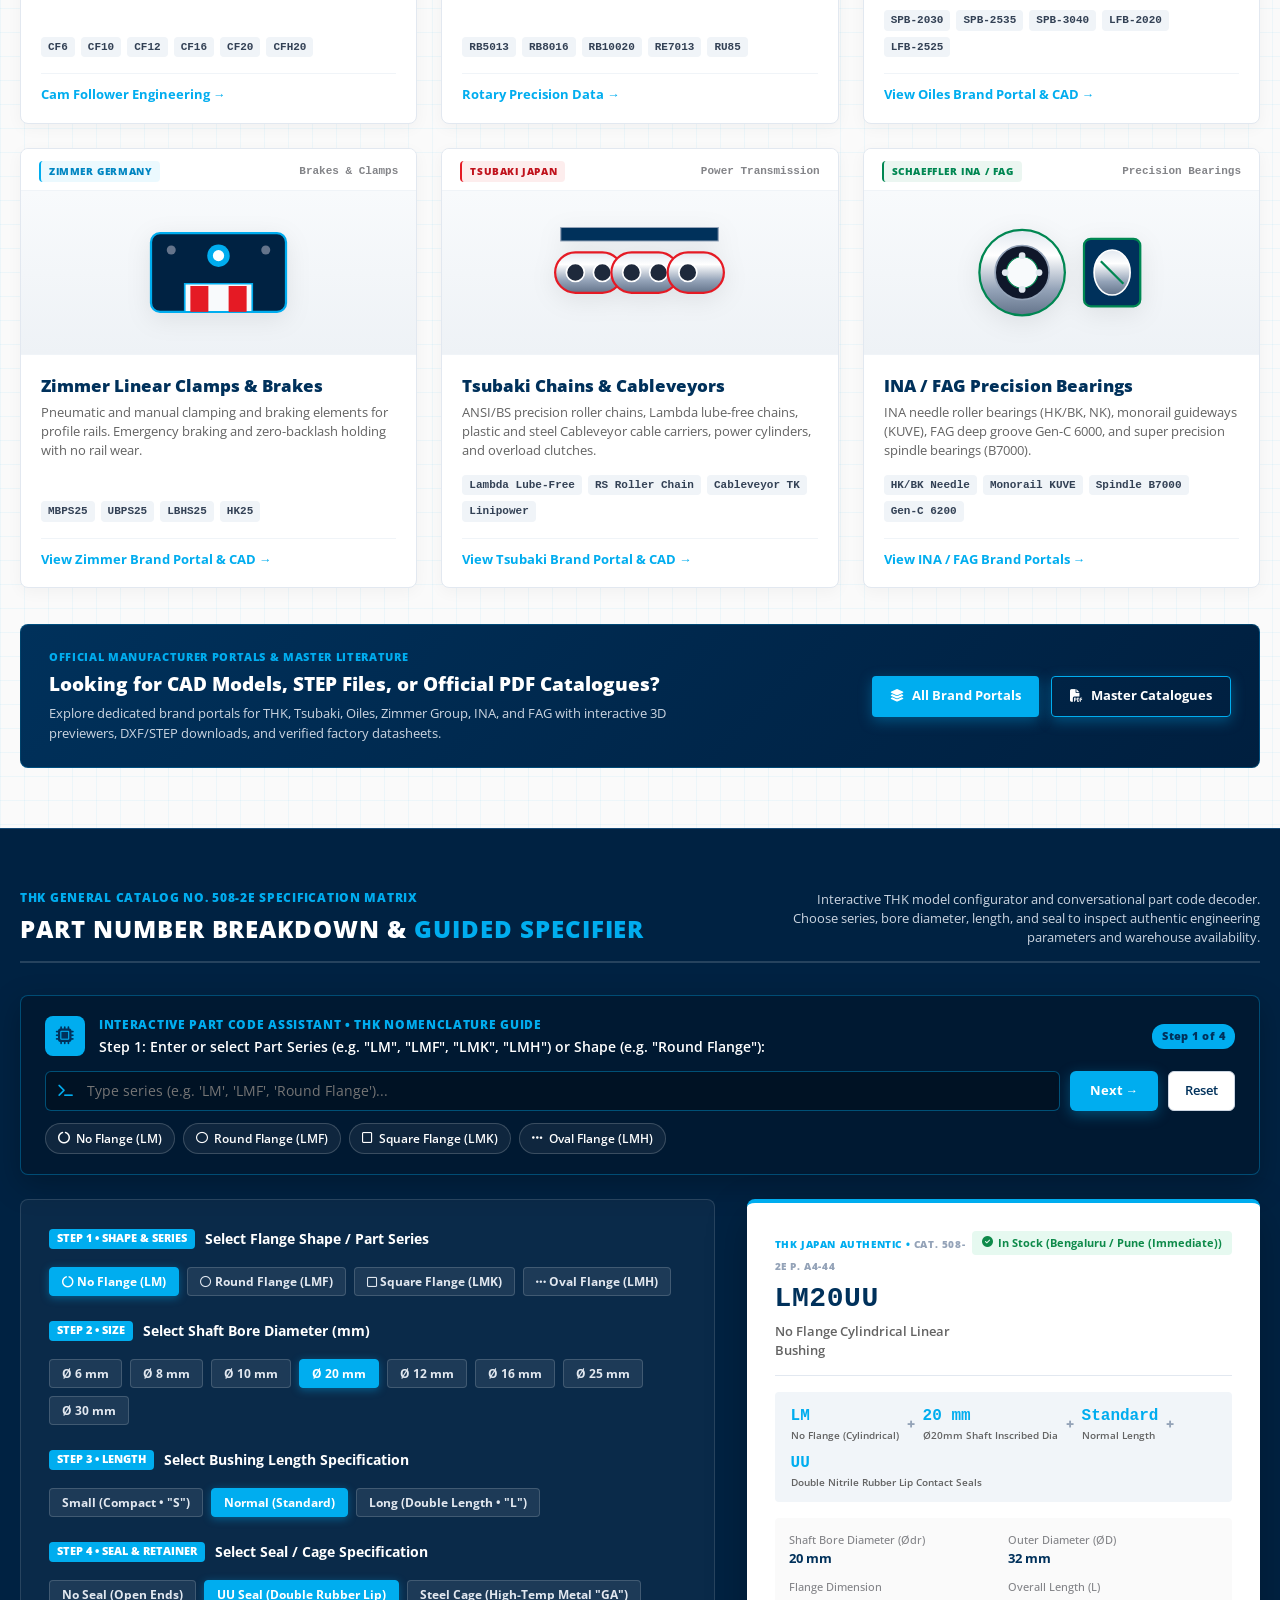
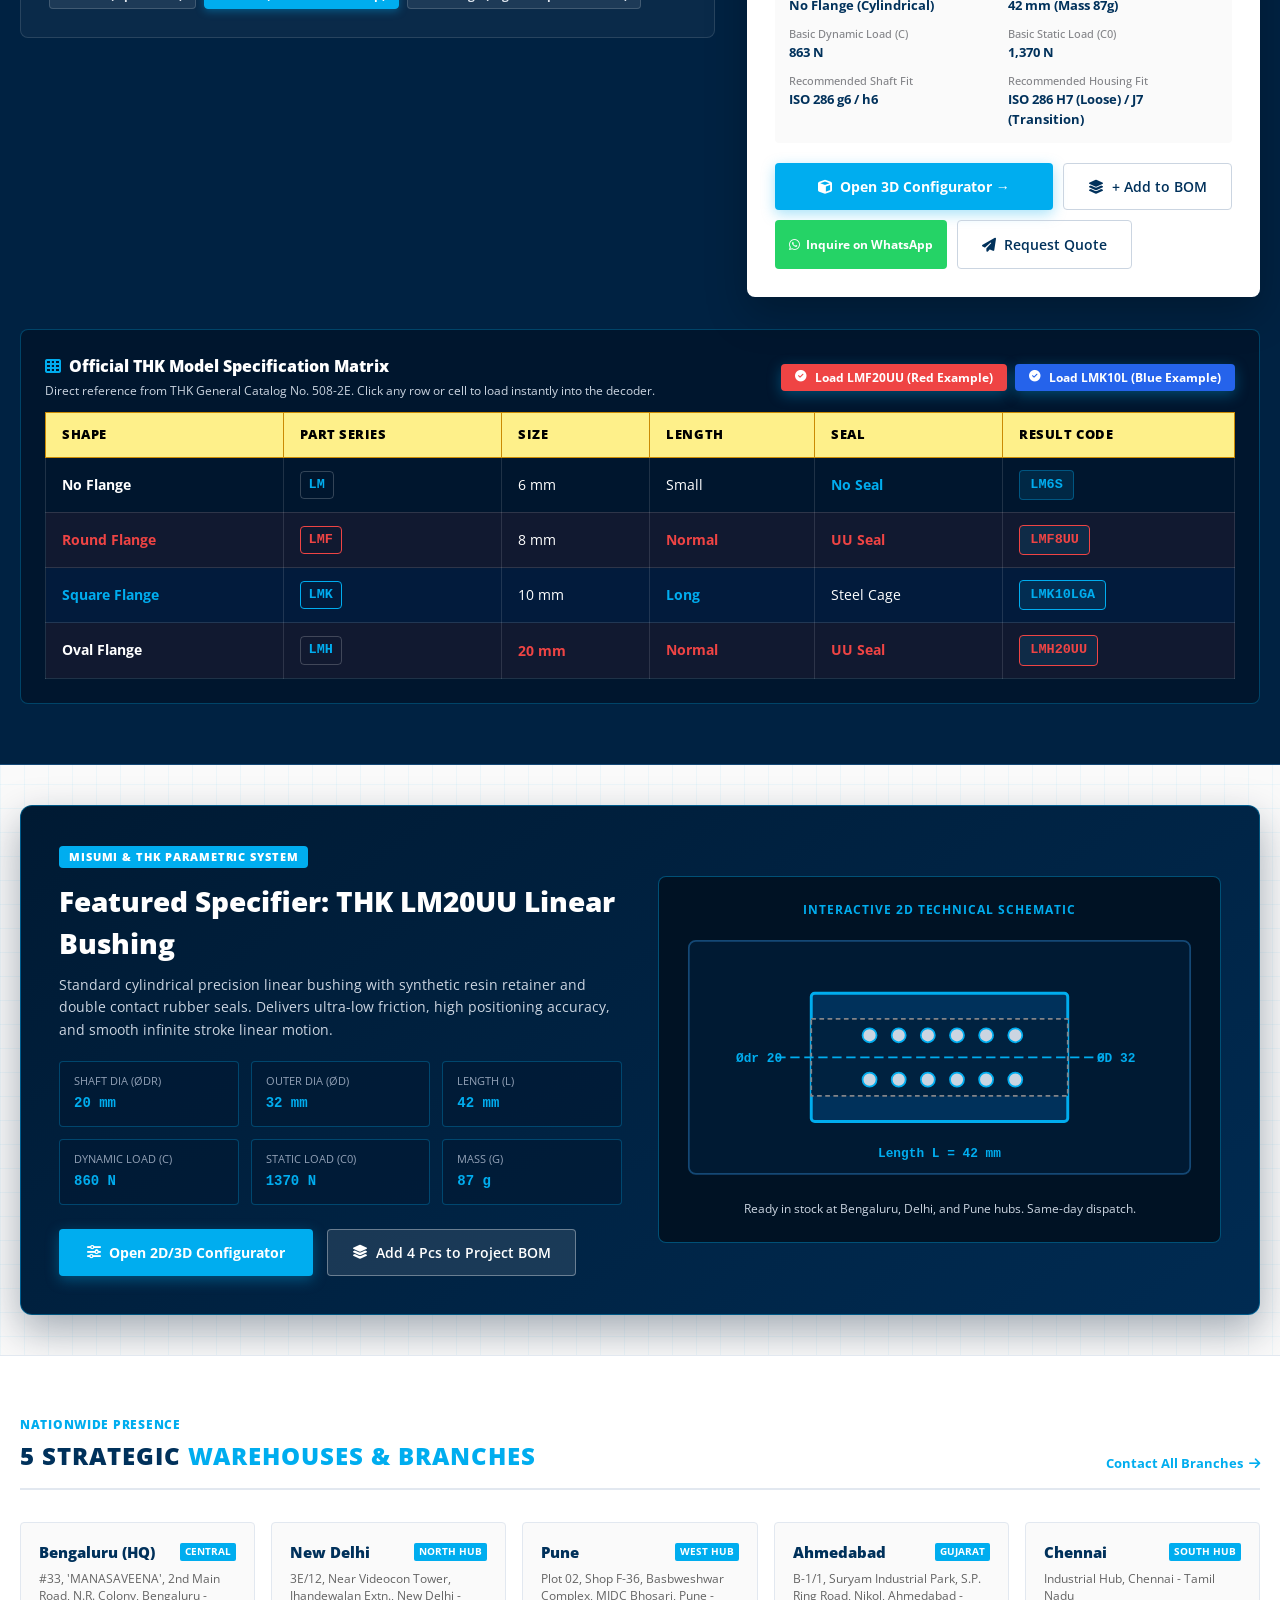
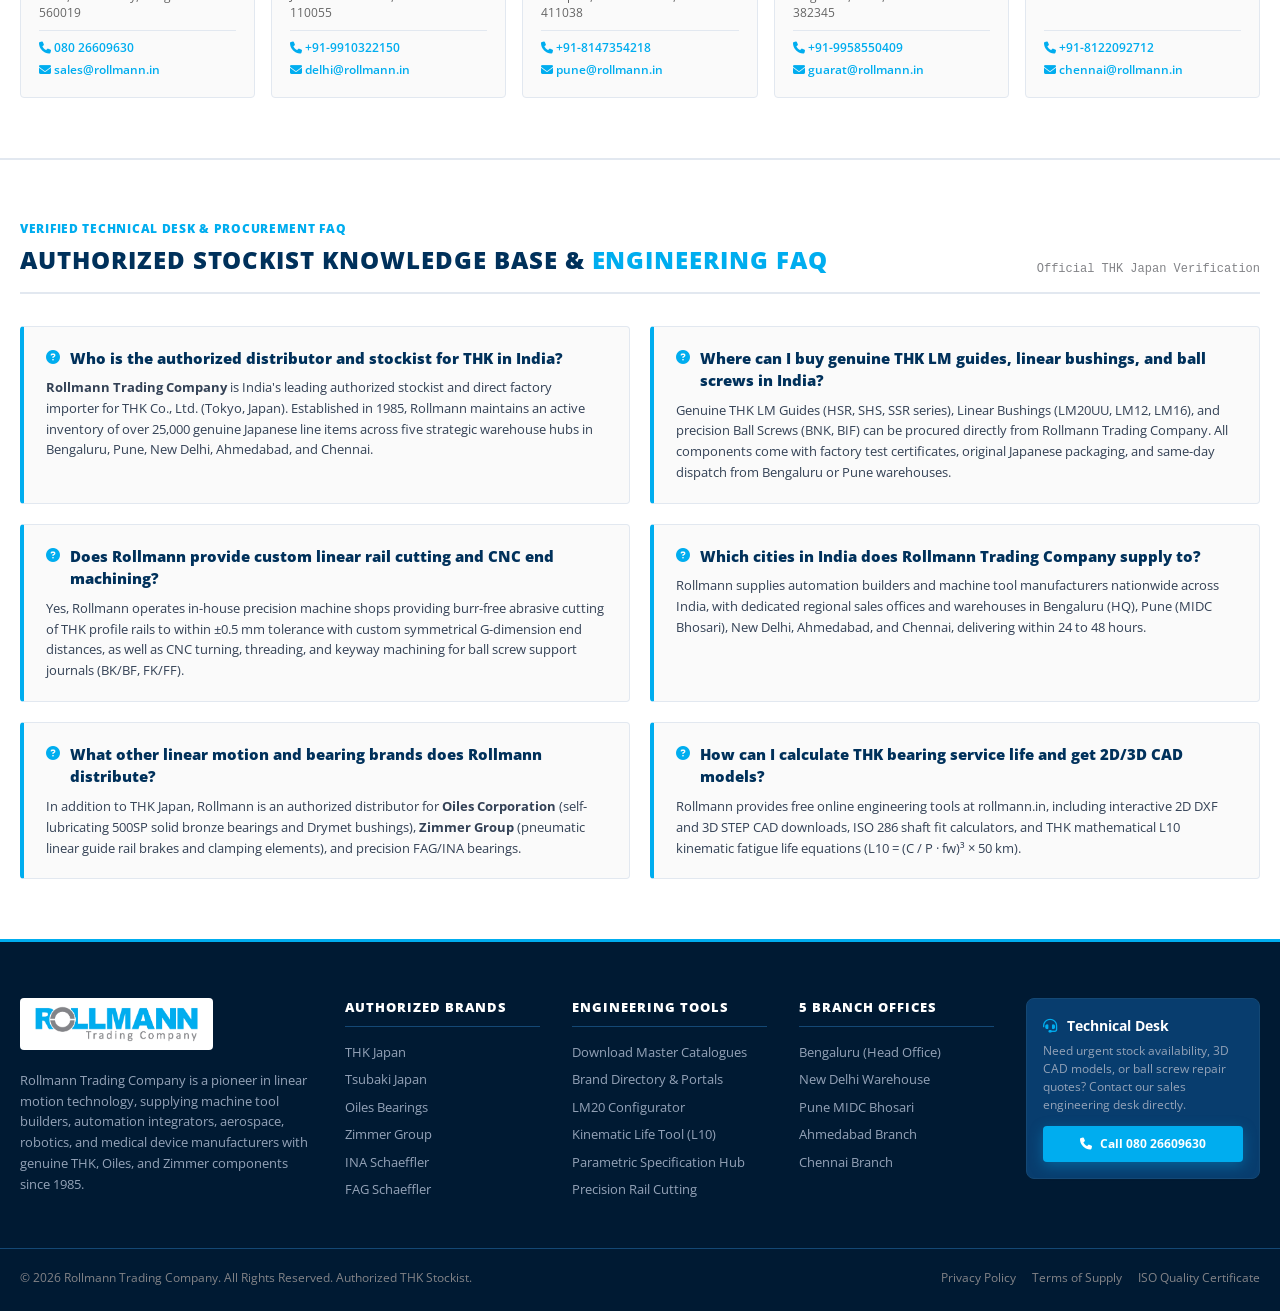
==== commit 065b39b0: "Add interactive hero brand badges and engineering portals banner to homepage" ====
--- a/index.html
+++ b/index.html
@@ -386,26 +386,30 @@
         <div class="hero-brand-logos-headline">
           <h1 class="sr-only">THK, Tsubaki, Oiles, Zimmer, INA Authorized Motion Components India</h1>
           <div class="hero-brand-badges-row">
-            <div class="hero-brand-pill">
+            <a href="brand.html?b=thk" class="hero-brand-pill" style="text-decoration:none; cursor:pointer;">
               <span class="brand-name-bold" style="color:#00315B;">THK</span>
               <span class="brand-sub-tag">Linear Motion</span>
-            </div>
-            <div class="hero-brand-pill">
+            </a>
+            <a href="brand.html?b=tsubaki" class="hero-brand-pill" style="text-decoration:none; cursor:pointer;">
               <span class="brand-name-bold" style="color:#E51A24;">TSUBAKI</span>
               <span class="brand-sub-tag">Chains &amp; Power</span>
-            </div>
-            <div class="hero-brand-pill">
+            </a>
+            <a href="brand.html?b=oiles" class="hero-brand-pill" style="text-decoration:none; cursor:pointer;">
               <span class="brand-name-bold" style="color:#005BAC;">OILES</span>
               <span class="brand-sub-tag">Self-Lube Bearings</span>
-            </div>
-            <div class="hero-brand-pill">
+            </a>
+            <a href="brand.html?b=zimmer" class="hero-brand-pill" style="text-decoration:none; cursor:pointer;">
               <span class="brand-name-bold" style="color:#00ADEF;">ZIMMER</span>
               <span class="brand-sub-tag">Clamping &amp; Brakes</span>
-            </div>
-            <div class="hero-brand-pill">
+            </a>
+            <a href="brand.html?b=ina" class="hero-brand-pill" style="text-decoration:none; cursor:pointer;">
               <span class="brand-name-bold" style="color:#008752;">INA</span>
               <span class="brand-sub-tag">Needle &amp; Linear</span>
-            </div>
+            </a>
+            <a href="brand.html?b=fag" class="hero-brand-pill" style="text-decoration:none; cursor:pointer;">
+              <span class="brand-name-bold" style="color:#C41230;">FAG</span>
+              <span class="brand-sub-tag">Precision Bearings</span>
+            </a>
           </div>
         </div>
         <p class="hero-desc">
@@ -805,6 +809,22 @@
             </div>
             <a href="brand.html?b=ina" class="cat-card-action">View INA / FAG Brand Portals &rarr;</a>
           </div>
+        </div>
+      </div>
+
+      <div style="margin-top:36px; background:linear-gradient(135deg, var(--navy-deep) 0%, #001f3f 100%); border-radius:var(--radius-md); padding:24px 28px; display:flex; flex-wrap:wrap; align-items:center; justify-content:space-between; gap:20px; border:1px solid rgba(0, 173, 239, 0.25);">
+        <div>
+          <div style="font-size:11px; font-weight:800; text-transform:uppercase; color:var(--rollmann-cyan); letter-spacing:0.06em; margin-bottom:4px;">Official Manufacturer Portals &amp; Master Literature</div>
+          <h3 style="color:var(--white); font-size:19px; font-weight:800; margin:0 0 6px 0;">Looking for CAD Models, STEP Files, or Official PDF Catalogues?</h3>
+          <p style="color:var(--gray-300); font-size:13px; margin:0; max-width:640px;">Explore dedicated brand portals for THK, Tsubaki, Oiles, Zimmer Group, INA, and FAG with interactive 3D previewers, DXF/STEP downloads, and verified factory datasheets.</p>
+        </div>
+        <div style="display:flex; gap:12px; flex-wrap:wrap;">
+          <a href="products.html" class="btn-primary" style="padding:10px 18px; font-size:12.5px;">
+            <i class="fa-solid fa-layer-group"></i> All Brand Portals
+          </a>
+          <a href="catalogues.html" class="btn-primary" style="background:transparent; border:1px solid var(--rollmann-cyan); color:var(--white); padding:10px 18px; font-size:12.5px;">
+            <i class="fa-solid fa-file-pdf"></i> Master Catalogues
+          </a>
         </div>
       </div>
     </div>
@@ -1336,12 +1356,12 @@
       <div>
         <h4 class="footer-col-head">Engineering Tools</h4>
         <ul class="footer-links-list">
+          <li><a href="catalogues.html">Download Master Catalogues</a></li>
+          <li><a href="products.html">Brand Directory &amp; Portals</a></li>
           <li><a href="linear-bush.html">LM20 Configurator</a></li>
           <li><a href="#calcSection">Kinematic Life Tool (L10)</a></li>
           <li><a href="products.html">Parametric Specification Hub</a></li>
           <li><a href="services.html">Precision Rail Cutting</a></li>
-          <li><a href="services.html">CNC End Machining</a></li>
-          <li><a href="services.html">Ball Screw Re-Balling</a></li>
         </ul>
       </div>
 
